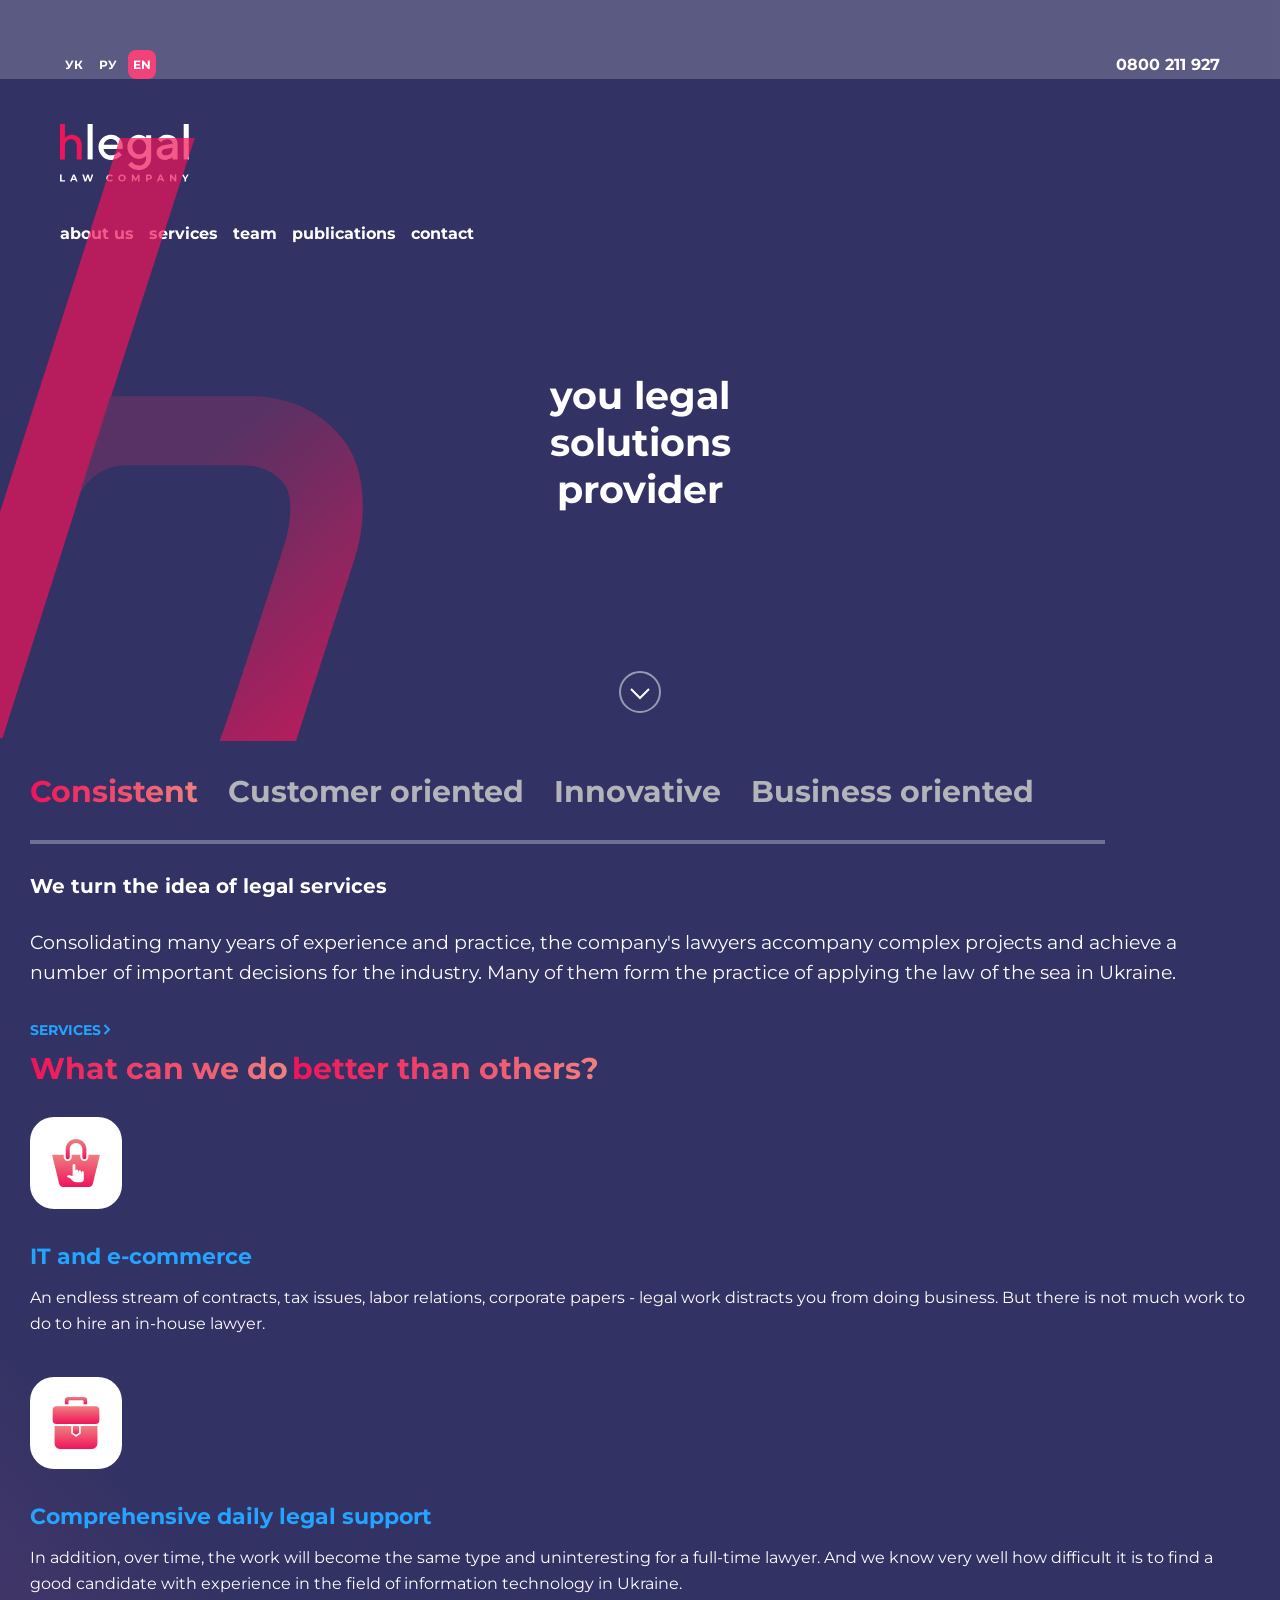
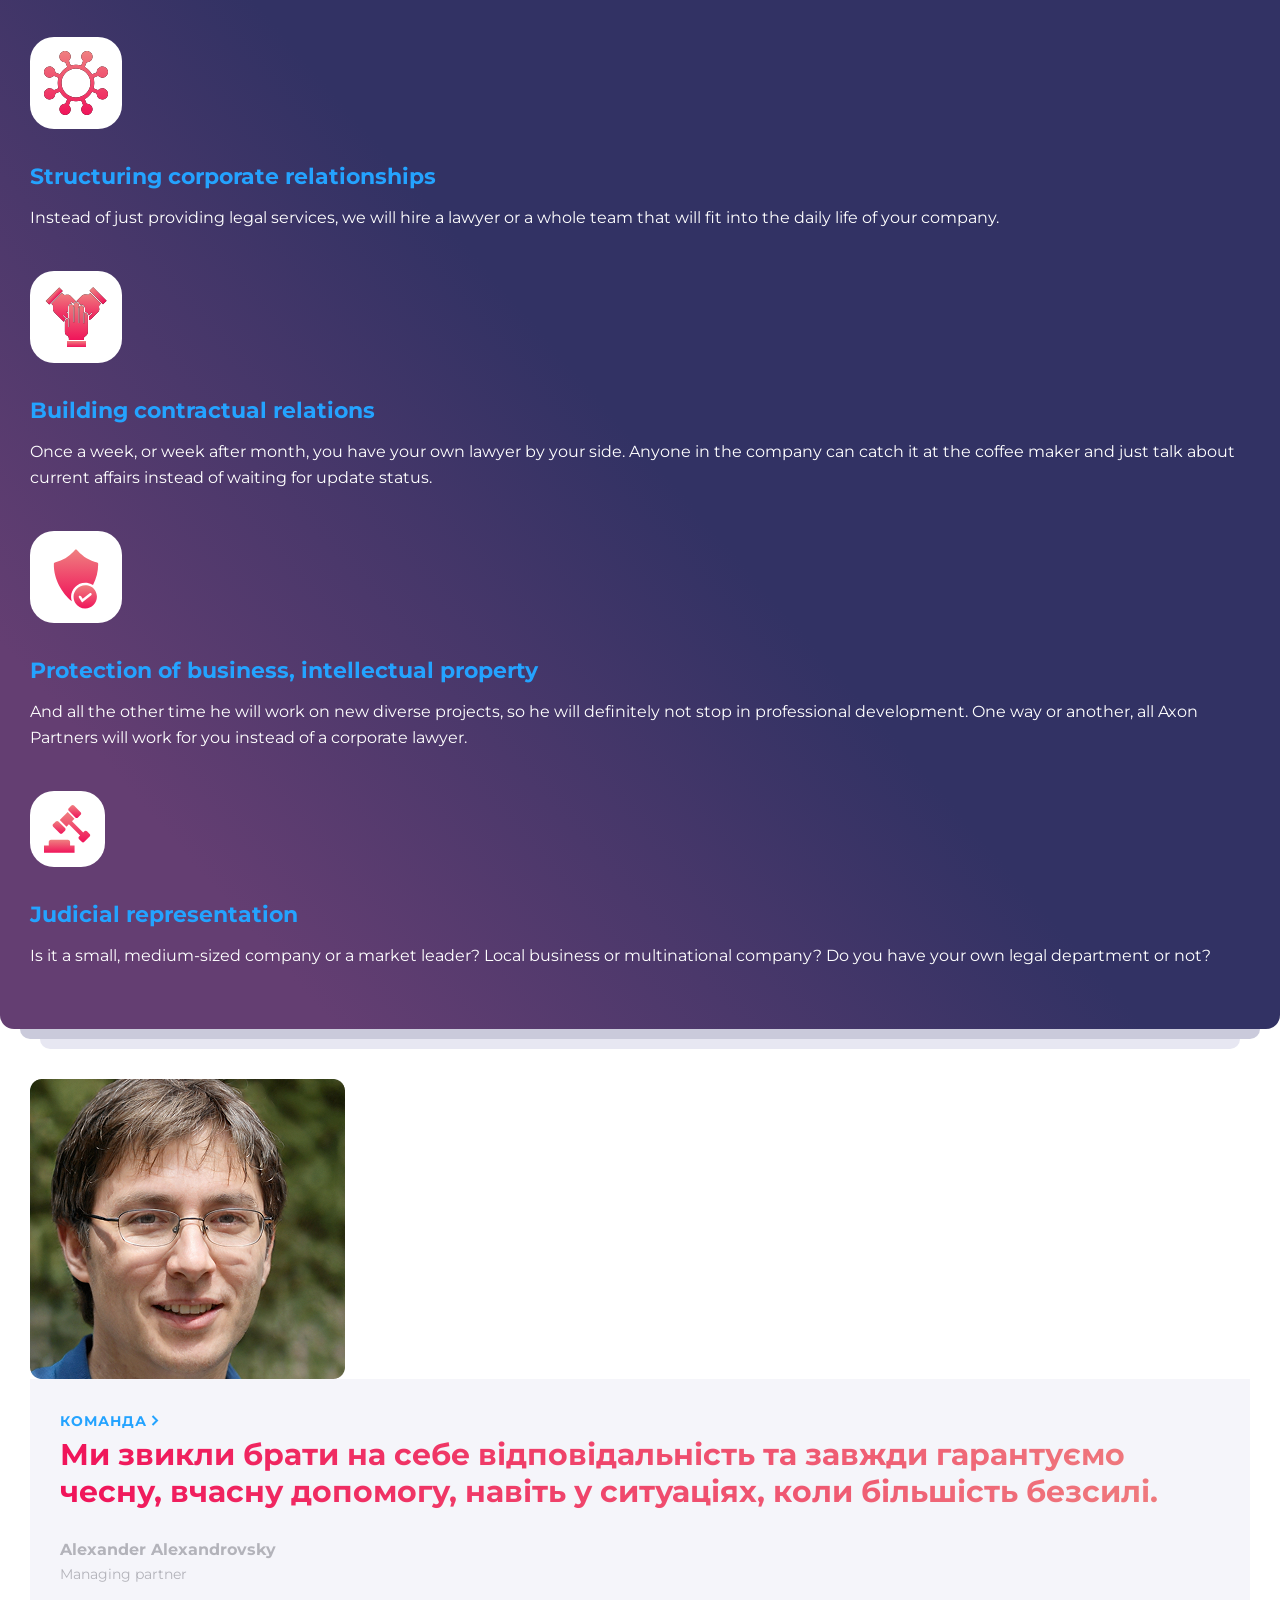
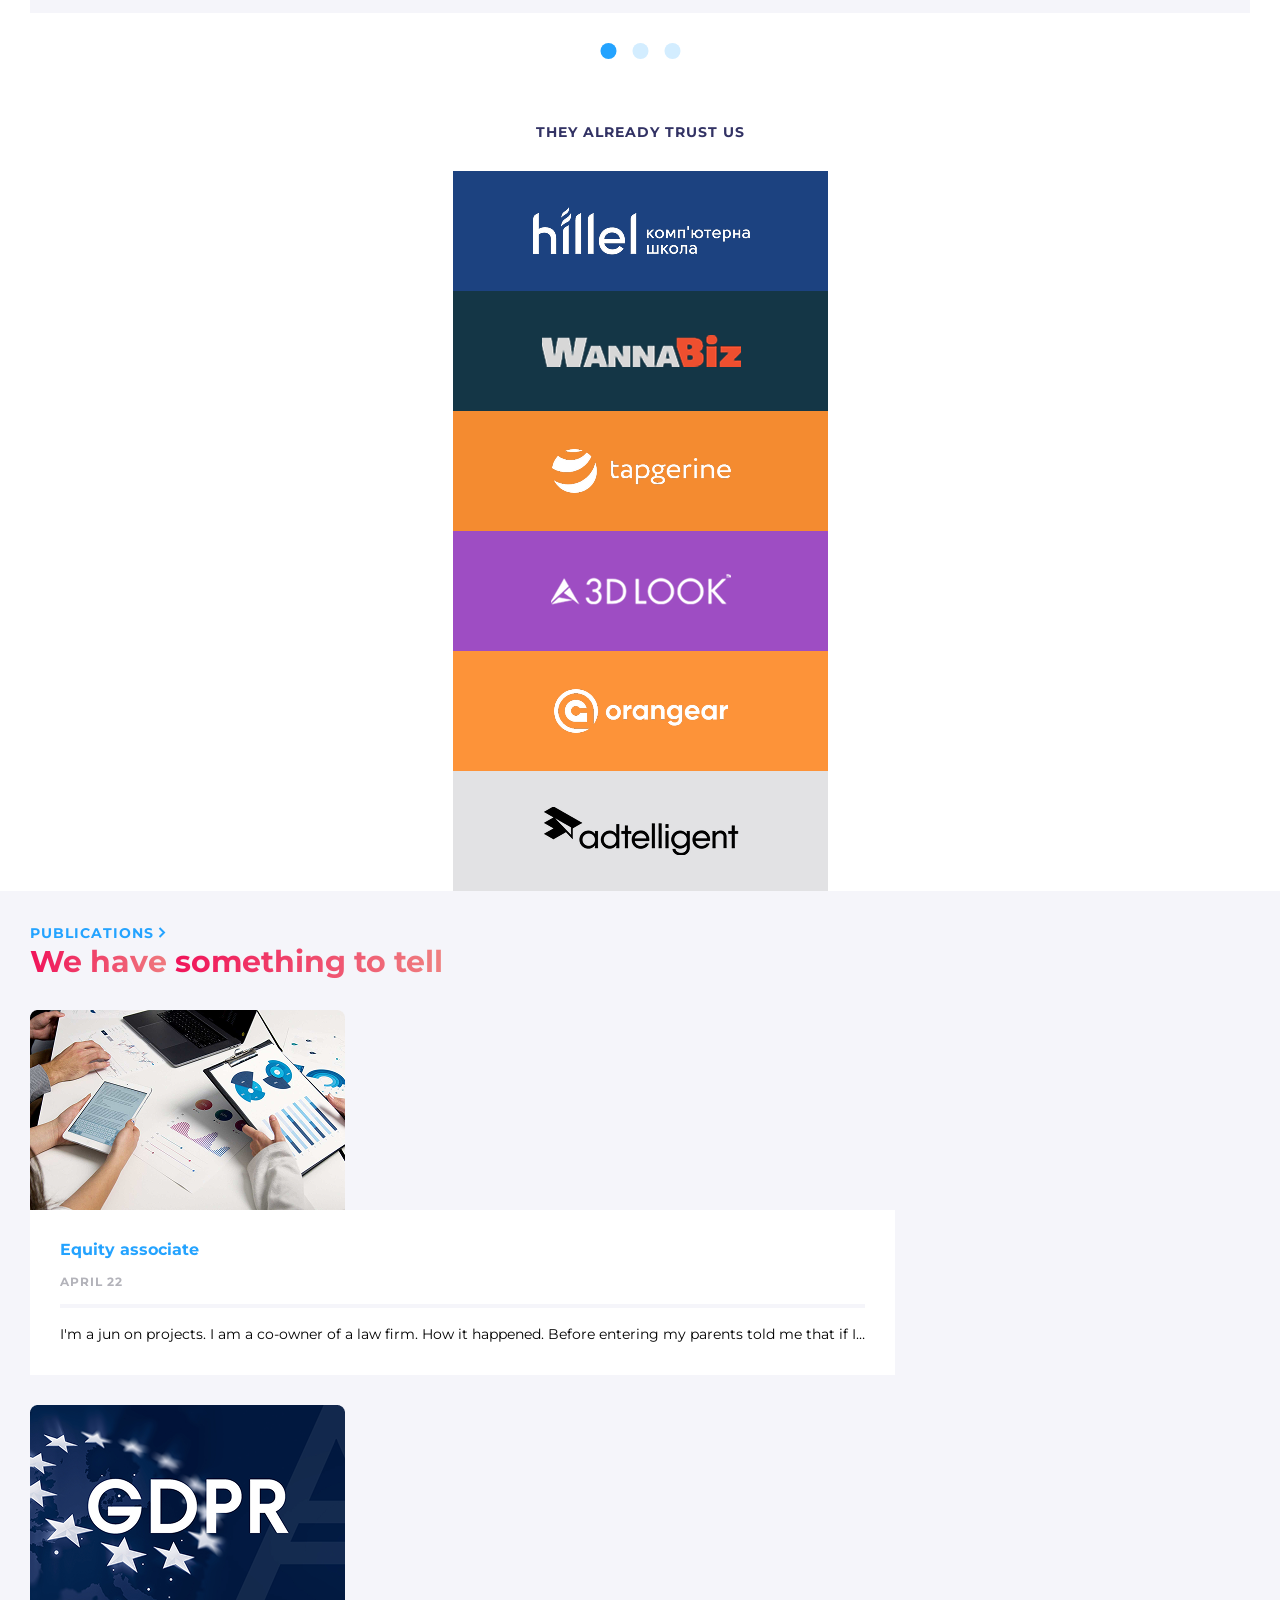
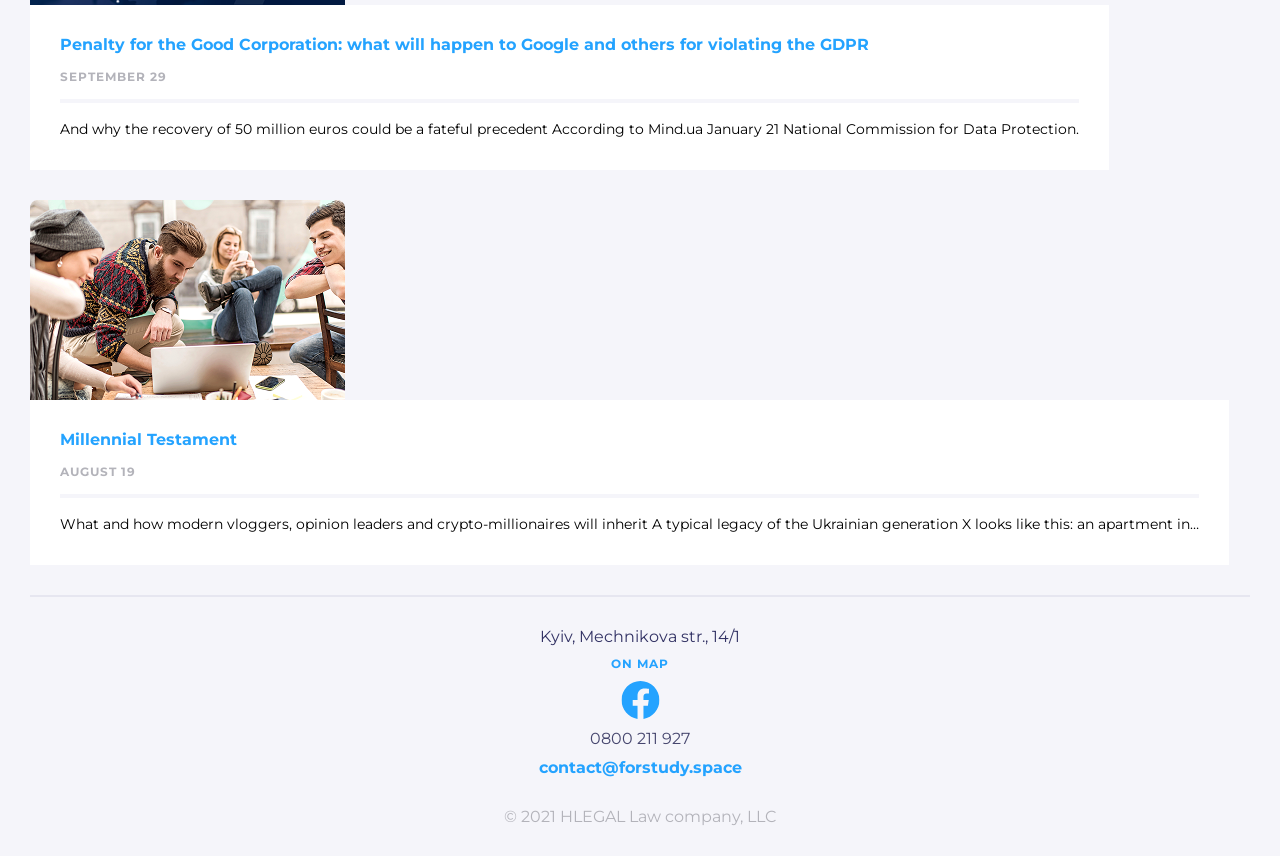
==== index.html @ 3825d6c9 "fix: restore hero svg letter positioning, replace two-part SVG with single home-symbol.svg fix: upda" ====
<!DOCTYPE html>
<html lang="en">

<head>
  <meta charset="UTF-8">
  <meta name="viewport" content="width=device-width, initial-scale=1.0">
  <title>hlegal</title>
  <link rel="stylesheet" href="./styles/style.css">
</head>

<body class="dark-theme">
  <header class="header">
    <div class="header__wrapper">
      <div class="header__lang">
        <a class="header__lang-link" href="#">УК</a>
        <a class="header__lang-link" href="#">РУ</a>
        <a class="header__lang-link active" href="#">EN</a>
      </div>
      <a class="header__phone" href="tel:+0800 211 927">0800 211 927</a>
    </div>
    <div class="header__logo">
      <div class="header__logo-wrapper">
        <div class="header__logo-svg">
          <svg class="header__logo-svg--a" xmlns="http://www.w3.org/2000/svg" width="70" height="25" viewBox="0 0 70 25"
            fill="none">
            <path
              d="M2.64358 0H0V19.0926H2.64358V12.0094C2.64358 10.8111 2.94164 9.86583 3.53774 9.20012C4.13384 8.53441 4.95024 8.18824 5.96102 8.18824C6.82926 8.18824 7.55495 8.50778 8.13809 9.12024C8.72124 9.74601 9.01929 10.5315 9.01929 11.4769V19.1059H11.6758V11.4769C11.6758 9.71938 11.1964 8.3347 10.2374 7.29619C9.27846 6.25768 8.02146 5.73843 6.49233 5.73843C6.05173 5.73843 5.61114 5.79168 5.1835 5.91151C4.7429 6.03134 4.39301 6.16448 4.10792 6.31094C3.82283 6.45739 3.5507 6.61717 3.30448 6.80356C3.05826 6.98996 2.8898 7.12311 2.81205 7.20299C2.7343 7.28288 2.6695 7.33613 2.64358 7.37608V0Z"
              fill="#F0145A" />
            <path d="M17.5856 0H14.8604V19.0767H17.5856V0Z" fill="white" />
            <path
              d="M33.6598 13.4896L33.796 12.127C33.796 10.3011 33.1965 8.77493 31.9701 7.54857C30.7438 6.32221 29.2176 5.72266 27.3917 5.72266C25.5658 5.72266 23.9851 6.37672 22.677 7.68483C21.3689 8.99295 20.7148 10.5463 20.7148 12.3995C20.7148 14.3072 21.3962 15.9423 22.7315 17.305C24.0669 18.6676 25.6748 19.3489 27.528 19.3489C28.2365 19.3489 28.8906 19.2399 29.5446 19.0491C30.1987 18.8311 30.7438 18.6131 31.1253 18.3951C31.5341 18.1498 31.9429 17.8773 32.2971 17.5775C32.6514 17.2777 32.8967 17.0597 33.0057 16.9234C33.1147 16.7872 33.1965 16.7054 33.251 16.6236L31.4796 14.8522L31.0708 15.37C30.7983 15.6971 30.335 16.0241 29.6809 16.3784C28.9996 16.7327 28.291 16.8962 27.528 16.8962C26.4651 16.8962 25.5658 16.5691 24.8027 15.8878C24.0396 15.2065 23.5764 14.4162 23.4401 13.4896H33.6598ZM27.3917 8.03912C28.4 8.03912 29.2176 8.33889 29.8989 8.9112C30.553 9.51075 30.9618 10.2466 31.1253 11.1732H23.5491C23.7944 10.2466 24.2304 9.51075 24.9117 8.9112C25.5658 8.33889 26.4106 8.03912 27.3917 8.03912Z"
              fill="white" />
            <path
              d="M46.3695 18.286C46.3695 19.4852 46.0153 20.4662 45.2794 21.2293C44.5709 21.9651 43.6715 22.3467 42.5542 22.3467C42.0637 22.3467 41.5731 22.2649 41.1098 22.1286C40.6465 21.9924 40.2922 21.8289 39.9925 21.6381C39.6927 21.4473 39.4202 21.2566 39.1476 21.0113C38.9024 20.766 38.7389 20.6025 38.6571 20.5207C38.5753 20.439 38.5208 20.3572 38.4663 20.3027L36.6949 22.0741L36.9129 22.3467C37.0492 22.5374 37.2945 22.7827 37.6215 23.0552C37.9485 23.3005 38.3301 23.573 38.7661 23.8455C39.2021 24.0908 39.7472 24.3088 40.4285 24.4996C41.1098 24.6904 41.8184 24.7994 42.5542 24.7994C44.4074 24.7994 45.9335 24.1726 47.2144 22.919C48.468 21.6381 49.0948 20.112 49.0948 18.2588V5.99518H46.3695V7.3578L45.9063 6.94902C45.6065 6.67649 45.1432 6.40397 44.4891 6.13144C43.8351 5.85892 43.1265 5.72266 42.4179 5.72266C40.7555 5.72266 39.3384 6.34946 38.112 7.63033C36.8857 8.9112 36.2861 10.4373 36.2861 12.2632C36.2861 14.0892 36.8857 15.6153 38.112 16.8962C39.3384 18.177 40.7555 18.8038 42.4179 18.8038C42.8812 18.8038 43.3173 18.7493 43.7806 18.6403C44.2166 18.5041 44.5709 18.3678 44.8707 18.2315C45.1704 18.0953 45.443 17.9318 45.6882 17.741C45.9335 17.5502 46.1243 17.414 46.1788 17.3595L46.3695 17.1687V18.286ZM39.0114 12.2632C39.0114 11.1186 39.3657 10.1648 40.1015 9.37449C40.8373 8.58417 41.7094 8.17538 42.6905 8.17538C43.6715 8.17538 44.5436 8.58417 45.2794 9.37449C45.988 10.1648 46.3695 11.1186 46.3695 12.2632C46.3695 13.4079 45.988 14.3617 45.2794 15.152C44.5436 15.9423 43.6715 16.3511 42.6905 16.3511C41.7094 16.3511 40.8373 15.9423 40.1015 15.152C39.3657 14.3617 39.0114 13.4079 39.0114 12.2632Z"
              fill="white" />
            <path
              d="M63.3195 19.0764V10.6281C63.3195 9.23823 62.8017 8.06637 61.7934 7.13979C60.7851 6.18595 59.4769 5.72266 57.869 5.72266C57.2422 5.72266 56.6154 5.80441 56.0159 5.96793C55.4163 6.1587 54.9258 6.34946 54.5715 6.56748C54.2172 6.7855 53.8629 7.03078 53.5359 7.33055C53.2089 7.60308 53.0181 7.79384 52.9091 7.90285C52.8273 8.01186 52.7456 8.09362 52.6911 8.17538L54.4625 9.94679L54.8168 9.4835C55.0348 9.18372 55.4163 8.9112 55.9886 8.61142C56.5609 8.31164 57.1877 8.17538 57.869 8.17538C58.6594 8.17538 59.3134 8.42065 59.8312 8.88394C60.349 9.34724 60.5943 9.94679 60.5943 10.6281L55.8251 11.4457C54.6533 11.6364 53.6994 12.0997 53.0454 12.8356C52.364 13.5714 52.0098 14.4707 52.0098 15.5335C52.0098 16.5419 52.4458 17.414 53.3179 18.177C54.2172 18.9674 55.3073 19.3489 56.6427 19.3489C57.106 19.3489 57.542 19.2944 57.9781 19.1581C58.4413 19.0491 58.7956 18.9129 59.0954 18.7766C59.3952 18.6403 59.6677 18.4768 59.913 18.286C60.1583 18.0953 60.3218 17.959 60.4308 17.9045C60.5125 17.8228 60.567 17.741 60.5943 17.7137V19.0764H63.3195ZM57.0515 16.8962C56.3429 16.8962 55.7706 16.7327 55.3618 16.4056C54.9258 16.0786 54.735 15.6971 54.735 15.261C54.735 14.7977 54.8713 14.3889 55.1711 14.0892C55.4708 13.7894 55.8796 13.5714 56.3702 13.4896L60.5943 12.8083V13.0808C60.5943 14.3072 60.2945 15.2338 59.6677 15.9151C59.0409 16.5691 58.1688 16.8962 57.0515 16.8962Z"
              fill="white" />
            <path d="M69.3337 0H66.6084V19.0767H69.3337V0Z" fill="white" />
          </svg>
          <svg class="header__logo-svg--b" xmlns="http://www.w3.org/2000/svg" width="70" height="5" viewBox="0 0 70 5"
            fill="none">
            <path d="M0 0.330754H0.852878V3.32109H2.70078V4.01603H0V0.330754Z" fill="white" />
            <path
              d="M8.26752 3.22633H6.5565L6.23009 4.01603H5.35615L6.99873 0.330754H7.84108L9.48893 4.01603H8.59393L8.26752 3.22633ZM7.99902 2.57877L7.41464 1.16784L6.83026 2.57877H7.99902Z"
              fill="white" />
            <path
              d="M17.8731 0.330754L16.6675 4.01603H15.7515L14.9407 1.52057L14.1036 4.01603H13.1928L11.982 0.330754H12.8664L13.6982 2.92098L14.5669 0.330754H15.3566L16.199 2.94204L17.0571 0.330754H17.8731Z"
              fill="white" />
            <path
              d="M26.9457 4.07921C26.5702 4.07921 26.2297 3.99848 25.9244 3.83703C25.6225 3.67207 25.3838 3.44569 25.2084 3.15789C25.0364 2.86658 24.9504 2.53841 24.9504 2.17339C24.9504 1.80838 25.0364 1.48196 25.2084 1.19416C25.3838 0.90285 25.6225 0.676469 25.9244 0.515018C26.2297 0.350058 26.5719 0.267578 26.951 0.267578C27.2704 0.267578 27.5582 0.323735 27.8144 0.436048C28.0741 0.548361 28.2917 0.709811 28.4672 0.920399L27.9197 1.42581C27.6705 1.13801 27.3616 0.994105 26.9931 0.994105C26.7649 0.994105 26.5614 1.045 26.3824 1.14678C26.2034 1.24505 26.063 1.38369 25.9612 1.56269C25.8629 1.74169 25.8138 1.94526 25.8138 2.17339C25.8138 2.40153 25.8629 2.6051 25.9612 2.7841C26.063 2.9631 26.2034 3.10349 26.3824 3.20527C26.5614 3.30355 26.7649 3.35268 26.9931 3.35268C27.3616 3.35268 27.6705 3.20703 27.9197 2.91571L28.4672 3.42112C28.2917 3.63522 28.0741 3.79843 27.8144 3.91074C27.5547 4.02305 27.2651 4.07921 26.9457 4.07921Z"
              fill="white" />
            <path
              d="M33.3831 4.07921C33.0005 4.07921 32.6548 3.99673 32.3459 3.83177C32.0406 3.66681 31.8002 3.44043 31.6247 3.15262C31.4527 2.86131 31.3667 2.5349 31.3667 2.17339C31.3667 1.81189 31.4527 1.48723 31.6247 1.19943C31.8002 0.908114 32.0406 0.679978 32.3459 0.515018C32.6548 0.350058 33.0005 0.267578 33.3831 0.267578C33.7657 0.267578 34.1096 0.350058 34.415 0.515018C34.7203 0.679978 34.9607 0.908114 35.1362 1.19943C35.3117 1.48723 35.3995 1.81189 35.3995 2.17339C35.3995 2.5349 35.3117 2.86131 35.1362 3.15262C34.9607 3.44043 34.7203 3.66681 34.415 3.83177C34.1096 3.99673 33.7657 4.07921 33.3831 4.07921ZM33.3831 3.35268C33.6007 3.35268 33.7972 3.30355 33.9727 3.20527C34.1482 3.10349 34.2851 2.9631 34.3834 2.7841C34.4852 2.6051 34.5361 2.40153 34.5361 2.17339C34.5361 1.94526 34.4852 1.74169 34.3834 1.56269C34.2851 1.38369 34.1482 1.24505 33.9727 1.14678C33.7972 1.045 33.6007 0.994105 33.3831 0.994105C33.1655 0.994105 32.9689 1.045 32.7934 1.14678C32.618 1.24505 32.4793 1.38369 32.3775 1.56269C32.2793 1.74169 32.2301 1.94526 32.2301 2.17339C32.2301 2.40153 32.2793 2.6051 32.3775 2.7841C32.4793 2.9631 32.618 3.10349 32.7934 3.20527C32.9689 3.30355 33.1655 3.35268 33.3831 3.35268Z"
              fill="white" />
            <path
              d="M42.0264 4.01603L42.0211 1.80487L40.9366 3.62645H40.5523L39.473 1.85225V4.01603H38.6728V0.330754H39.3782L40.7576 2.62089L42.1159 0.330754H42.8161L42.8266 4.01603H42.0264Z"
              fill="white" />
            <path
              d="M47.9285 0.330754C48.2549 0.330754 48.5374 0.385156 48.7761 0.493959C49.0183 0.602763 49.2043 0.757194 49.3342 0.957251C49.464 1.15731 49.529 1.39422 49.529 1.66798C49.529 1.93824 49.464 2.17515 49.3342 2.37872C49.2043 2.57877 49.0183 2.7332 48.7761 2.84201C48.5374 2.9473 48.2549 2.99995 47.9285 2.99995H47.1862V4.01603H46.3333V0.330754H47.9285ZM47.8811 2.30501C48.1373 2.30501 48.3321 2.25061 48.4655 2.14181C48.5989 2.02949 48.6656 1.87155 48.6656 1.66798C48.6656 1.46091 48.5989 1.30297 48.4655 1.19416C48.3321 1.08185 48.1373 1.02569 47.8811 1.02569H47.1862V2.30501H47.8811Z"
              fill="white" />
            <path
              d="M55.0121 3.22633H53.3011L52.9747 4.01603H52.1008L53.7433 0.330754H54.5857L56.2335 4.01603H55.3385L55.0121 3.22633ZM54.7436 2.57877L54.1592 1.16784L53.5749 2.57877H54.7436Z"
              fill="white" />
            <path
              d="M62.6281 0.330754V4.01603H61.9279L60.0906 1.77854V4.01603H59.2482V0.330754H59.9537L61.7858 2.56824V0.330754H62.6281Z"
              fill="white" />
            <path
              d="M67.9013 2.71039V4.01603H67.0485V2.69986L65.6217 0.330754H66.5273L67.5117 1.96807L68.4963 0.330754H69.3333L67.9013 2.71039Z"
              fill="white" />
          </svg>
        </div>
        <svg class="header__logo-svg--c" xmlns="http://www.w3.org/2000/svg" width="12" height="26" viewBox="0 0 12 26"
          fill="none">
          <path fill-rule="evenodd" clip-rule="evenodd" d="M8.72827 0H11.9505L3.55574 26H0.333496L8.72827 0Z"
            fill="#F0145A" />
        </svg>
        <h2 class="header__logo-serv">services</h2>
      </div>
      <nav class="header__menu">
        <button class="header__menu-btn">
          <svg xmlns="http://www.w3.org/2000/svg" width="32" height="33" viewBox="0 0 32 33" fill="none">
            <path d="M7 10.5H25" stroke="white" stroke-width="2" />
            <path d="M7 16.5H25" stroke="white" stroke-width="2" />
            <path d="M7 22.5H25" stroke="white" stroke-width="2" />
          </svg>
        </button>
        <ul class="header__menu-list">
          <button class="header__menu-close">
            <svg xmlns="http://www.w3.org/2000/svg" width="32" height="32" viewBox="0 0 32 32" fill="none">
              <path d="M7 7L25 25" stroke="#EC6F5D" stroke-width="2" />
              <path d="M25 7L7 25" stroke="#EC6F5D" stroke-width="2" />
            </svg>
          </button>
          <li class="header__menu-item"><a class="menu-link" href="./about.html">about us</a></li>
          <li class="header__menu-item"><a class="menu-link" href="./servises.html">services</a></li>
          <li class="header__menu-item"><a class="menu-link" href="./team.html">team</a></li>
          <li class="header__menu-item"><a class="menu-link" href="./publications.html">publications</a></li>
          <li class="header__menu-item"><a class="menu-link" href="./contacts.html">contact</a></li>
        </ul>
      </nav>
    </div>
  </header>

  <section class="hero">
    <div class="hero__svg-letter">
      <svg class="part part--1" xmlns="http://www.w3.org/2000/svg" width="193" height="600" viewBox="0 0 193 600"
        fill="none">
        <path fill-rule="evenodd" clip-rule="evenodd"
          d="M0.601656 600H-74.2773C-10.547 399.881 53.9069 199.998 118.014 0H192.79C192.475 1.00023 192.156 2.00313 191.832 3.0086C88.1019 322.175 123.486 214.391 0.601656 600Z"
          fill="#F0145A" />
      </svg>
      <svg class="part part--2" xmlns="http://www.w3.org/2000/svg" width="287" height="345" viewBox="0 0 287 345"
        fill="none">
        <path fill-rule="evenodd" clip-rule="evenodd"
          d="M34.064 0.318359H174.467C214.8 0.318359 248.461 17.5241 269.391 46.5988C290.305 75.6751 290.951 124.19 278.755 162.144L263.162 210.599C256.65 230.831 226.159 326.514 220.213 344.999H143.617C143.617 344.999 144.788 346.025 208.773 147.127C214.423 129.575 217.649 101.083 208.773 88.7615C199.914 76.4412 184.964 69.1495 165.182 69.1495H50.4146C27.8796 69.1495 7.90936 83.806 0.937988 105.454L34.064 0.318359Z"
          fill="url(#paint0_linear_169520_94)" />
        <defs>
          <lineargradient id="paint0_linear_169520_94" x1="241.857" y1="344.999" x2="51.629" y2="133.006"
            gradientUnits="userSpaceOnUse">
            <stop stop-color="#F0145A" />
            <stop offset="1" stop-color="#693264" />
          </lineargradient>
        </defs>
      </svg>
    </div>
    <h1 class="hero__title">you legal solutions provider</h1>
    <button class="hero__btn">
      <svg xmlns="http://www.w3.org/2000/svg" width="42" height="42" viewBox="0 0 42 42" fill="none">
        <g clip-path="url(#clip0_22728_12366)">
          <circle opacity="0.5" cx="21" cy="21" r="20" stroke="white" stroke-width="2" />
          <path d="M12 18L21 27L30 18" stroke="white" stroke-width="2" />
        </g>
        <defs>
          <clippath id="clip0_22728_12366">
            <rect width="42" height="42" fill="white" />
          </clippath>
        </defs>
      </svg>
    </button>
  </section>

  <section class="experience">
    <nav class="exp__nav">
      <ul class="exp__nav-list">
        <li class="exp__nav-list-item active">Consistent</li>
        <li class="exp__nav-list-item">Customer oriented</li>
        <li class="exp__nav-list-item">Innovative</li>
        <li class="exp__nav-list-item">Business oriented</li>
      </ul>
    </nav>
    <div class="exp__separator"></div>
    <h3 class="exp__title">We turn the idea of legal services</h3>
    <p class="exp__text">Consolidating many years of experience and practice, the company's lawyers accompany complex
      projects and achieve a number of important decisions for the industry. Many of them form the practice of
      applying
      the law of the sea in Ukraine.</p>
  </section>

  <section class="services">
    <div class="serv__wrapper">
      <h3 class="serv__title">
        <a class="serv__link" href="./services.html">
          <span>Services</span>
          <svg xmlns="http://www.w3.org/2000/svg" width="12" height="13" viewBox="0 0 12 13" fill="none">
            <path d="M3.5 2L8 6.5L3.5 11" stroke="#24A3FF" stroke-width="2" />
          </svg>
        </a>
      </h3>
    </div>
    <div class="serv__text-wrapper">
      <span class="serv__text">What can we do</span>
      <span class="serv__text"> better than others?</span>
    </div>
    <div class="serv__list">
      <div class="serv__list-card">
        <div class="serv__svg">
          <svg xmlns="http://www.w3.org/2000/svg" width="64" height="64" viewBox="0 0 64 64" fill="none">
            <path
              d="M23.7339 28.125C24.8379 28.125 25.7339 27.229 25.7339 26.125V18.325C25.7339 14.838 28.5709 12 32.0579 12C35.5449 12 38.3829 14.838 38.3829 18.325V26.125C38.3829 27.229 39.2779 28.125 40.3829 28.125C41.4869 28.125 42.3829 27.229 42.3829 26.125V18.325C42.3839 12.632 37.7519 8 32.0579 8C26.3659 8 21.7339 12.632 21.7339 18.325V26.125C21.7339 27.229 22.6299 28.125 23.7339 28.125Z"
              fill="url(#paint0_linear_22728_12613)" />
            <path
              d="M55 23.6309H44.384V26.1249C44.384 28.3309 42.59 30.1249 40.384 30.1249C38.178 30.1249 36.384 28.3309 36.384 26.1249V23.6309H27.735V26.1249C27.735 28.3309 25.941 30.1249 23.735 30.1249C21.529 30.1249 19.735 28.3309 19.735 26.1249V23.6309H8.99997C8.44797 23.6309 8.10697 24.0659 8.23797 24.6019L15.236 53.0989C15.658 54.7009 17.344 55.9999 19 55.9999H45C46.658 55.9999 48.342 54.7009 48.766 53.0989L55.762 24.6019C55.893 24.0649 55.553 23.6309 55 23.6309Z"
              fill="url(#paint1_linear_22728_12613)" />
            <path
              d="M28.6001 34.4C28.6001 33.6265 29.2266 33 30.0001 33C30.7736 33 31.4001 33.6265 31.4001 34.4V41.35L31.4001 40C31.4001 39.2265 32.0266 38.6 32.8001 38.6C33.5736 38.6 34.2001 39.2265 34.2001 40V41.6764C34.2127 40.9141 34.8346 39.3 35.6 39.3C36.3731 39.3 36.9999 39.9268 37 40.7C37 40.7 37.0411 41.7411 37.1332 41.8033C37.3572 41.3285 37.8402 40 38.4 40C39.1732 40 39.8 40.6268 39.8 41.4V48.4C39.8 49.9463 38.5463 51.2 37 51.2H32.3198C30.8344 51.2 29.4099 50.6099 28.3599 49.5599L26.15 47.35L23 45.9402C23.0051 44.6033 24.0526 44.2 25.1 44.2C26.0023 44.2 26.8136 44.3407 28.6 45.25L28.6001 34.4Z"
              fill="white" />
            <defs>
              <lineargradient id="paint0_linear_22728_12613" x1="32.0584" y1="8" x2="32.0584" y2="28.125"
                gradientUnits="userSpaceOnUse">
                <stop stop-color="#EF8080" />
                <stop offset="1" stop-color="#F0145A" />
              </lineargradient>
              <lineargradient id="paint1_linear_22728_12613" x1="32" y1="23.6309" x2="32" y2="55.9999"
                gradientUnits="userSpaceOnUse">
                <stop stop-color="#EF8080" />
                <stop offset="1" stop-color="#F0145A" />
              </lineargradient>
            </defs>
          </svg>
        </div>
        <h4 class="serv__list-card-title">
          <a href="#">IT and e-commerce</a>
        </h4>
        <p class="serv__list-card-text">An endless stream of contracts, tax issues, labor relations, corporate papers -
          legal work distracts you from doing business. But there is not much work to do to hire an in-house lawyer.</p>
      </div>
      <div class="serv__list-card">
        <div class="serv__svg">
          <svg xmlns="http://www.w3.org/2000/svg" width="64" height="64" viewBox="0 0 64 64" fill="none">
            <path fill-rule="evenodd" clip-rule="evenodd"
              d="M53.4512 35.0781V52.3733C53.4512 55.4666 51.0269 58.0017 48.0631 58.0017H15.9701C13.0063 58.0017 10.582 55.4666 10.582 52.3733V35.0781H27.2481V42.5889L32.0166 45.7224L36.7851 42.5889V35.0781H53.4512Z"
              fill="url(#paint0_linear_22728_12620)" />
            <path fill-rule="evenodd" clip-rule="evenodd"
              d="M28.9185 35.0781V41.6866L32.0166 43.7222L35.1146 41.6866V35.0781H28.9185Z"
              fill="url(#paint1_linear_22728_12620)" />
            <path fill-rule="evenodd" clip-rule="evenodd"
              d="M12.0732 15.1445H51.9597C53.8421 15.1445 55.3805 16.8526 55.3805 18.94V29.1931C55.3805 31.2805 53.8421 32.9886 51.9597 32.9886H36.3137H27.7192H12.0732C10.1908 32.9886 8.65234 31.2805 8.65234 29.1931V18.94C8.65234 16.8526 10.1908 15.1445 12.0732 15.1445Z"
              fill="url(#paint2_linear_22728_12620)" />
            <path fill-rule="evenodd" clip-rule="evenodd"
              d="M23.7117 5.95508H40.3213C41.8644 5.95508 43.1272 7.21788 43.1272 8.76103V13.1384H39.5697V10.5516C39.5697 9.8542 38.9996 9.2817 38.3022 9.2817H25.7308C25.0334 9.2817 24.4633 9.8542 24.4633 10.5516V13.1384H20.9058V8.76103C20.9058 7.21788 22.1686 5.95508 23.7117 5.95508Z"
              fill="url(#paint3_linear_22728_12620)" />
            <defs>
              <lineargradient id="paint0_linear_22728_12620" x1="32.0166" y1="35.0781" x2="32.0166" y2="58.0017"
                gradientUnits="userSpaceOnUse">
                <stop stop-color="#EF8080" />
                <stop offset="1" stop-color="#F0145A" />
              </lineargradient>
              <lineargradient id="paint1_linear_22728_12620" x1="32.0166" y1="35.0781" x2="32.0166" y2="43.7222"
                gradientUnits="userSpaceOnUse">
                <stop stop-color="#EF8080" />
                <stop offset="1" stop-color="#F0145A" />
              </lineargradient>
              <lineargradient id="paint2_linear_22728_12620" x1="32.0164" y1="15.1445" x2="32.0164" y2="32.9886"
                gradientUnits="userSpaceOnUse">
                <stop stop-color="#EF8080" />
                <stop offset="1" stop-color="#F0145A" />
              </lineargradient>
              <lineargradient id="paint3_linear_22728_12620" x1="32.0165" y1="5.95508" x2="32.0165" y2="13.1384"
                gradientUnits="userSpaceOnUse">
                <stop stop-color="#EF8080" />
                <stop offset="1" stop-color="#F0145A" />
              </lineargradient>
            </defs>
          </svg>
        </div>
        <h4 class="serv__list-card-title">
          <a href="#">Comprehensive daily legal support</a>
        </h4>
        <p class="serv__list-card-text">In addition, over time, the work will become the same type and uninteresting for
          a full-time lawyer. And we know very well how difficult it is to find a good candidate with experience in the
          field of information technology in Ukraine.</p>
      </div>
      <div class="serv__list-card">
        <div class="serv__svg">
          <svg xmlns="http://www.w3.org/2000/svg" width="64" height="64" viewBox="0 0 64 64" fill="none">
            <path
              d="M60.5262 37.7273C59.8387 37.4426 59.115 37.2982 58.3751 37.2982C56.7434 37.2982 55.2361 37.9946 54.1895 39.1615L52.9695 38.6562L49.4894 37.2147C49.9833 35.5616 50.2498 33.8113 50.2498 31.9998C50.2498 30.1883 49.9831 28.4381 49.4894 26.7849L52.9695 25.3435L54.1895 24.8381C55.2361 26.0051 56.7434 26.7014 58.3751 26.7014C59.115 26.7014 59.8387 26.5571 60.5262 26.2722C63.3916 25.0852 64.7574 21.7883 63.5704 18.9227C62.6964 16.8128 60.6559 15.4493 58.3721 15.4493C57.6322 15.4493 56.9085 15.5937 56.221 15.8786C53.9627 16.814 52.6372 19.0598 52.7572 21.3722L51.5301 21.8805L48.0511 23.3215C46.361 20.208 43.7915 17.6383 40.678 15.9483L42.119 12.4694L42.6268 11.2436C42.7251 11.2487 42.8238 11.2517 42.9228 11.2517C45.2066 11.2517 47.247 9.88836 48.1211 7.77836C49.308 4.91287 47.9424 1.61587 45.0769 0.428874C44.3893 0.144375 43.6656 0 42.9258 0C40.6419 0 38.6015 1.36337 37.7274 3.47337C36.792 5.73161 37.4428 8.25698 39.1628 9.80723L38.6563 11.0301L37.2148 14.5102C35.5617 14.0165 33.8114 13.7498 31.9999 13.7498C30.1884 13.7498 28.4382 14.0165 26.785 14.5102L25.3435 11.0301L24.8371 9.80723C26.557 8.25698 27.2078 5.73161 26.2724 3.47324C25.3983 1.36337 23.3577 0 21.0739 0C20.3341 0 19.6103 0.144375 18.9228 0.429249C16.0574 1.61625 14.6917 4.91312 15.8787 7.77874C16.7527 9.88861 18.7932 11.2521 21.0769 11.2521C21.1759 11.2521 21.2746 11.2491 21.3729 11.244L21.8807 12.4697L23.3217 15.9487C20.2082 17.6388 17.6386 20.2083 15.9486 23.3218L12.4696 21.8808L11.2425 21.3726C11.3625 19.0602 10.037 16.8143 7.77871 15.8788C7.09121 15.5941 6.36746 15.4497 5.62759 15.4497C3.34372 15.4497 1.30335 16.8131 0.429222 18.9231C-0.757651 21.7886 0.607971 25.0856 3.47347 26.2726C4.16096 26.5573 4.88471 26.7017 5.62459 26.7017C7.25633 26.7017 8.76358 26.0053 9.8102 24.8383L11.0302 25.3437L14.5103 26.7852C14.0164 28.4383 13.7499 30.1886 13.7499 32.0001C13.7499 33.8116 14.0166 35.5618 14.5103 37.2149L11.0301 38.6562L9.81008 39.1615C8.76346 37.9946 7.25621 37.2982 5.62446 37.2982C4.88459 37.2982 4.16084 37.4426 3.47334 37.7274C0.607971 38.9144 -0.757776 42.2113 0.429222 45.0769C1.30322 47.1868 3.34372 48.5503 5.62746 48.5503C6.36734 48.5503 7.09108 48.4059 7.77858 48.121C10.0368 47.1857 11.3623 44.9398 11.2423 42.6274L12.4694 42.1192L15.9484 40.6782C17.6386 43.7917 20.2081 46.3613 23.3216 48.0513L21.8806 51.5303L21.3728 52.756C21.2744 52.7509 21.1758 52.7479 21.0768 52.7479C18.7929 52.7479 16.7526 54.1113 15.8784 56.2213C14.6916 59.0868 16.0572 62.3838 18.9227 63.5708C19.6102 63.8555 20.3339 63.9999 21.0738 63.9999C23.3577 63.9999 25.3981 62.6365 26.2722 60.5265C27.2075 58.2683 26.5568 55.7429 24.8368 54.1926L25.3433 52.9698L26.7848 49.4897C28.4379 49.9834 30.1882 50.25 31.9997 50.25C33.8112 50.25 35.5614 49.9834 37.2145 49.4897L38.656 52.9698L39.1625 54.1926C37.4425 55.7429 36.7918 58.2683 37.7272 60.5266C38.6012 62.6365 40.6416 64 42.9254 64C43.6653 64 44.389 63.8556 45.0765 63.5708C47.9419 62.3838 49.3076 59.0869 48.1206 56.2213C47.2466 54.1114 45.2061 52.7479 42.9224 52.7479C42.8234 52.7479 42.7248 52.7509 42.6264 52.756L42.1186 51.5303L40.6776 48.0513C43.7911 46.3612 46.3608 43.7917 48.0508 40.6782L51.5298 42.1192L52.7569 42.6274C52.6369 44.9398 53.9624 47.1857 56.2206 48.1212C56.9081 48.4059 57.6319 48.5503 58.3717 48.5503C60.6556 48.5503 62.696 47.1869 63.5701 45.0769C64.7574 42.2113 63.3919 38.9143 60.5262 37.7273ZM31.9999 46.4998C24.0047 46.4998 17.4999 39.995 17.4999 31.9998C17.4999 24.0046 24.0047 17.4998 31.9999 17.4998C39.9952 17.4998 46.4999 24.0046 46.4999 31.9998C46.4999 39.995 39.995 46.4998 31.9999 46.4998Z"
              fill="black" />
            <path
              d="M60.5262 37.7273C59.8387 37.4426 59.115 37.2982 58.3751 37.2982C56.7434 37.2982 55.2361 37.9946 54.1895 39.1615L52.9695 38.6562L49.4894 37.2147C49.9833 35.5616 50.2498 33.8113 50.2498 31.9998C50.2498 30.1883 49.9831 28.4381 49.4894 26.7849L52.9695 25.3435L54.1895 24.8381C55.2361 26.0051 56.7434 26.7014 58.3751 26.7014C59.115 26.7014 59.8387 26.5571 60.5262 26.2722C63.3916 25.0852 64.7574 21.7883 63.5704 18.9227C62.6964 16.8128 60.6559 15.4493 58.3721 15.4493C57.6322 15.4493 56.9085 15.5937 56.221 15.8786C53.9627 16.814 52.6372 19.0598 52.7572 21.3722L51.5301 21.8805L48.0511 23.3215C46.361 20.208 43.7915 17.6383 40.678 15.9483L42.119 12.4694L42.6268 11.2436C42.7251 11.2487 42.8238 11.2517 42.9228 11.2517C45.2066 11.2517 47.247 9.88836 48.1211 7.77836C49.308 4.91287 47.9424 1.61587 45.0769 0.428874C44.3893 0.144375 43.6656 0 42.9258 0C40.6419 0 38.6015 1.36337 37.7274 3.47337C36.792 5.73161 37.4428 8.25698 39.1628 9.80723L38.6563 11.0301L37.2148 14.5102C35.5617 14.0165 33.8114 13.7498 31.9999 13.7498C30.1884 13.7498 28.4382 14.0165 26.785 14.5102L25.3435 11.0301L24.8371 9.80723C26.557 8.25698 27.2078 5.73161 26.2724 3.47324C25.3983 1.36337 23.3577 0 21.0739 0C20.3341 0 19.6103 0.144375 18.9228 0.429249C16.0574 1.61625 14.6917 4.91312 15.8787 7.77874C16.7527 9.88861 18.7932 11.2521 21.0769 11.2521C21.1759 11.2521 21.2746 11.2491 21.3729 11.244L21.8807 12.4697L23.3217 15.9487C20.2082 17.6388 17.6386 20.2083 15.9486 23.3218L12.4696 21.8808L11.2425 21.3726C11.3625 19.0602 10.037 16.8143 7.77871 15.8788C7.09121 15.5941 6.36746 15.4497 5.62759 15.4497C3.34372 15.4497 1.30335 16.8131 0.429222 18.9231C-0.757651 21.7886 0.607971 25.0856 3.47347 26.2726C4.16096 26.5573 4.88471 26.7017 5.62459 26.7017C7.25633 26.7017 8.76358 26.0053 9.8102 24.8383L11.0302 25.3437L14.5103 26.7852C14.0164 28.4383 13.7499 30.1886 13.7499 32.0001C13.7499 33.8116 14.0166 35.5618 14.5103 37.2149L11.0301 38.6562L9.81008 39.1615C8.76346 37.9946 7.25621 37.2982 5.62446 37.2982C4.88459 37.2982 4.16084 37.4426 3.47334 37.7274C0.607971 38.9144 -0.757776 42.2113 0.429222 45.0769C1.30322 47.1868 3.34372 48.5503 5.62746 48.5503C6.36734 48.5503 7.09108 48.4059 7.77858 48.121C10.0368 47.1857 11.3623 44.9398 11.2423 42.6274L12.4694 42.1192L15.9484 40.6782C17.6386 43.7917 20.2081 46.3613 23.3216 48.0513L21.8806 51.5303L21.3728 52.756C21.2744 52.7509 21.1758 52.7479 21.0768 52.7479C18.7929 52.7479 16.7526 54.1113 15.8784 56.2213C14.6916 59.0868 16.0572 62.3838 18.9227 63.5708C19.6102 63.8555 20.3339 63.9999 21.0738 63.9999C23.3577 63.9999 25.3981 62.6365 26.2722 60.5265C27.2075 58.2683 26.5568 55.7429 24.8368 54.1926L25.3433 52.9698L26.7848 49.4897C28.4379 49.9834 30.1882 50.25 31.9997 50.25C33.8112 50.25 35.5614 49.9834 37.2145 49.4897L38.656 52.9698L39.1625 54.1926C37.4425 55.7429 36.7918 58.2683 37.7272 60.5266C38.6012 62.6365 40.6416 64 42.9254 64C43.6653 64 44.389 63.8556 45.0765 63.5708C47.9419 62.3838 49.3076 59.0869 48.1206 56.2213C47.2466 54.1114 45.2061 52.7479 42.9224 52.7479C42.8234 52.7479 42.7248 52.7509 42.6264 52.756L42.1186 51.5303L40.6776 48.0513C43.7911 46.3612 46.3608 43.7917 48.0508 40.6782L51.5298 42.1192L52.7569 42.6274C52.6369 44.9398 53.9624 47.1857 56.2206 48.1212C56.9081 48.4059 57.6319 48.5503 58.3717 48.5503C60.6556 48.5503 62.696 47.1869 63.5701 45.0769C64.7574 42.2113 63.3919 38.9143 60.5262 37.7273ZM31.9999 46.4998C24.0047 46.4998 17.4999 39.995 17.4999 31.9998C17.4999 24.0046 24.0047 17.4998 31.9999 17.4998C39.9952 17.4998 46.4999 24.0046 46.4999 31.9998C46.4999 39.995 39.995 46.4998 31.9999 46.4998Z"
              fill="url(#paint0_linear_169520_1854)" />
            <defs>
              <lineargradient id="paint0_linear_169520_1854" x1="31.9998" y1="0" x2="31.9998" y2="64"
                gradientUnits="userSpaceOnUse">
                <stop stop-color="#EF8080" />
                <stop offset="1" stop-color="#F0145A" />
              </lineargradient>
            </defs>
          </svg>
        </div>
        <h4 class="serv__list-card-title">
          <a href="#">Structuring corporate relationships</a>
        </h4>
        <p class="serv__list-card-text">Instead of just providing legal services, we will hire a lawyer or a whole team
          that will fit into the daily life of your company.</p>
      </div>
      <div class="serv__list-card">
        <div class="serv__svg">
          <svg xmlns="http://www.w3.org/2000/svg" width="64" height="64" viewBox="0 0 64 64" fill="none">
            <path d="M42.0059 56H23.0059V62H42.0059V56Z" fill="black" />
            <path d="M42.0059 56H23.0059V62H42.0059V56Z" fill="url(#paint0_linear_22728_12634)" />
            <path d="M15.1728 2.45168L1.73779 15.8867L5.27333 19.4223L18.7084 5.98722L15.1728 2.45168Z" fill="black" />
            <path d="M15.1728 2.45168L1.73779 15.8867L5.27333 19.4223L18.7084 5.98722L15.1728 2.45168Z"
              fill="url(#paint1_linear_22728_12634)" />
            <path d="M49.1127 2.31995L45.5771 5.85547L59.0122 19.2905L62.5477 15.755L49.1127 2.31995Z" fill="black" />
            <path d="M49.1127 2.31995L45.5771 5.85547L59.0122 19.2905L62.5477 15.755L49.1127 2.31995Z"
              fill="url(#paint2_linear_22728_12634)" />
            <path
              d="M44.5564 9.70843L41.8651 9.59436C41.089 9.48482 40.2981 9.55713 39.5548 9.80558C38.8115 10.054 38.1361 10.4718 37.5819 11.026L32.0775 16.5305L26.3239 10.7769C25.8244 10.2888 25.2011 9.94628 24.5214 9.78612C23.8416 9.62596 23.131 9.65426 22.4661 9.86798C21.8388 10.0587 21.1715 10.0755 20.5355 9.9164C19.8995 9.75732 19.3186 9.42842 18.8551 8.96483L18.0012 8.11095L7.39453 18.7175L9.12253 20.4455L9.00845 23.1368C8.89891 23.9128 8.97122 24.7037 9.21966 25.447C9.46811 26.1903 9.8859 26.8657 10.4401 27.4199L20.0525 37.0324C20.181 35.7705 20.7856 34.6051 21.7432 33.7734L18.7482 30.7785L19.4553 30.0714L22.5836 33.1996C23.027 32.9472 23.5068 32.7649 24.0059 32.6591V28.9651L22.2838 27.243L22.9908 26.5358L24.0059 27.5509V22.201C23.9948 21.3168 24.3086 20.4592 24.8879 19.791C25.4672 19.1228 26.2716 18.6904 27.1485 18.576C27.4792 18.544 27.8128 18.559 28.1393 18.6208L26.9098 17.3914L27.6169 16.6843L29.4131 18.4804C29.7312 17.864 30.2233 17.3547 30.8283 17.0154C31.4333 16.6762 32.1246 16.5221 32.8165 16.5721C33.6513 16.6697 34.4258 17.0562 35.0057 17.6647C35.5855 18.2733 35.9342 19.0655 35.9913 19.9041C36.5596 19.634 37.1894 19.5194 37.8165 19.5721C38.7075 19.6788 39.5273 20.1126 40.1166 20.7895C40.7059 21.4663 41.0229 22.3379 41.0059 23.2352V26.6591C41.916 26.8491 42.7551 27.289 43.4292 27.9293C44.1032 28.5696 44.5855 29.3851 44.822 30.2842L47.6105 27.4957L48.3176 28.2029L45.0023 31.5181C45.0024 31.5319 45.0059 31.5447 45.0059 31.5585V34.8785C45.9043 34.7845 46.7437 34.3864 47.3848 33.7501L54.225 26.9099C54.7131 26.4104 55.0556 25.7871 55.2158 25.1073C55.3759 24.4276 55.3476 23.7169 55.1339 23.0521C54.9431 22.4248 54.9264 21.7575 55.0855 21.1215C55.2445 20.4854 55.5735 19.9046 56.0371 19.441L56.8909 18.5871L46.2844 7.98047L44.5564 9.70843Z"
              fill="black" />
            <path
              d="M44.5564 9.70843L41.8651 9.59436C41.089 9.48482 40.2981 9.55713 39.5548 9.80558C38.8115 10.054 38.1361 10.4718 37.5819 11.026L32.0775 16.5305L26.3239 10.7769C25.8244 10.2888 25.2011 9.94628 24.5214 9.78612C23.8416 9.62596 23.131 9.65426 22.4661 9.86798C21.8388 10.0587 21.1715 10.0755 20.5355 9.9164C19.8995 9.75732 19.3186 9.42842 18.8551 8.96483L18.0012 8.11095L7.39453 18.7175L9.12253 20.4455L9.00845 23.1368C8.89891 23.9128 8.97122 24.7037 9.21966 25.447C9.46811 26.1903 9.8859 26.8657 10.4401 27.4199L20.0525 37.0324C20.181 35.7705 20.7856 34.6051 21.7432 33.7734L18.7482 30.7785L19.4553 30.0714L22.5836 33.1996C23.027 32.9472 23.5068 32.7649 24.0059 32.6591V28.9651L22.2838 27.243L22.9908 26.5358L24.0059 27.5509V22.201C23.9948 21.3168 24.3086 20.4592 24.8879 19.791C25.4672 19.1228 26.2716 18.6904 27.1485 18.576C27.4792 18.544 27.8128 18.559 28.1393 18.6208L26.9098 17.3914L27.6169 16.6843L29.4131 18.4804C29.7312 17.864 30.2233 17.3547 30.8283 17.0154C31.4333 16.6762 32.1246 16.5221 32.8165 16.5721C33.6513 16.6697 34.4258 17.0562 35.0057 17.6647C35.5855 18.2733 35.9342 19.0655 35.9913 19.9041C36.5596 19.634 37.1894 19.5194 37.8165 19.5721C38.7075 19.6788 39.5273 20.1126 40.1166 20.7895C40.7059 21.4663 41.0229 22.3379 41.0059 23.2352V26.6591C41.916 26.8491 42.7551 27.289 43.4292 27.9293C44.1032 28.5696 44.5855 29.3851 44.822 30.2842L47.6105 27.4957L48.3176 28.2029L45.0023 31.5181C45.0024 31.5319 45.0059 31.5447 45.0059 31.5585V34.8785C45.9043 34.7845 46.7437 34.3864 47.3848 33.7501L54.225 26.9099C54.7131 26.4104 55.0556 25.7871 55.2158 25.1073C55.3759 24.4276 55.3476 23.7169 55.1339 23.0521C54.9431 22.4248 54.9264 21.7575 55.0855 21.1215C55.2445 20.4854 55.5735 19.9046 56.0371 19.441L56.8909 18.5871L46.2844 7.98047L44.5564 9.70843Z"
              fill="url(#paint3_linear_22728_12634)" />
            <path
              d="M29.8802 21.6901C29.8042 21.0405 29.4757 20.4468 28.9657 20.0373C28.4557 19.6278 27.8051 19.4353 27.1544 19.5015C26.5232 19.5886 25.946 19.9046 25.5326 20.3894C25.1192 20.8742 24.8984 21.4941 24.9121 22.1311V33.4885C23.8512 33.4885 22.8338 33.9099 22.0837 34.66C21.3335 35.4102 20.9121 36.4276 20.9121 37.4885V47.1619C20.9202 47.8603 21.1187 48.5432 21.4861 49.1371C21.8536 49.7311 22.376 50.2135 22.9973 50.5325C23.5757 50.8412 24.0594 51.3012 24.3967 51.8634C24.734 52.4256 24.9121 53.0689 24.9121 53.7245V54.9321H39.9121V52.4885L41.8958 50.6661C42.522 50.1948 43.0301 49.5844 43.38 48.8831C43.73 48.1818 43.9121 47.4088 43.9121 46.6251V31.4885C43.9121 30.4276 43.4907 29.4102 42.7405 28.66C41.9904 27.9099 40.973 27.4885 39.9121 27.4885V23.1659C39.9291 22.5187 39.706 21.888 39.2857 21.3955C38.8655 20.903 38.2778 20.5834 37.636 20.4983C37.006 20.4426 36.3785 20.6285 35.8804 21.0183C35.3824 21.408 35.0511 21.9725 34.9537 22.5974H35.4121V38.0407H34.4121V22.5974H34.9121V20.1659C34.9291 19.5187 34.706 18.888 34.2857 18.3955C33.8655 17.903 33.2778 17.5834 32.636 17.4983C32.2902 17.4673 31.9417 17.5086 31.6128 17.6196C31.2838 17.7306 30.9816 17.909 30.7254 18.1432C30.4691 18.3775 30.2645 18.6625 30.1245 18.9802C29.9845 19.2979 29.9121 19.6413 29.9121 19.9885V21.6901H30.4121V37.1335H29.4121V21.6901H29.8802ZM25.3113 42.0407H24.3113V34.0407H25.3113V42.0407ZM39.4121 27.799H40.4121V38.2423H39.4121V27.799Z"
              fill="black" />
            <path
              d="M29.8802 21.6901C29.8042 21.0405 29.4757 20.4468 28.9657 20.0373C28.4557 19.6278 27.8051 19.4353 27.1544 19.5015C26.5232 19.5886 25.946 19.9046 25.5326 20.3894C25.1192 20.8742 24.8984 21.4941 24.9121 22.1311V33.4885C23.8512 33.4885 22.8338 33.9099 22.0837 34.66C21.3335 35.4102 20.9121 36.4276 20.9121 37.4885V47.1619C20.9202 47.8603 21.1187 48.5432 21.4861 49.1371C21.8536 49.7311 22.376 50.2135 22.9973 50.5325C23.5757 50.8412 24.0594 51.3012 24.3967 51.8634C24.734 52.4256 24.9121 53.0689 24.9121 53.7245V54.9321H39.9121V52.4885L41.8958 50.6661C42.522 50.1948 43.0301 49.5844 43.38 48.8831C43.73 48.1818 43.9121 47.4088 43.9121 46.6251V31.4885C43.9121 30.4276 43.4907 29.4102 42.7405 28.66C41.9904 27.9099 40.973 27.4885 39.9121 27.4885V23.1659C39.9291 22.5187 39.706 21.888 39.2857 21.3955C38.8655 20.903 38.2778 20.5834 37.636 20.4983C37.006 20.4426 36.3785 20.6285 35.8804 21.0183C35.3824 21.408 35.0511 21.9725 34.9537 22.5974H35.4121V38.0407H34.4121V22.5974H34.9121V20.1659C34.9291 19.5187 34.706 18.888 34.2857 18.3955C33.8655 17.903 33.2778 17.5834 32.636 17.4983C32.2902 17.4673 31.9417 17.5086 31.6128 17.6196C31.2838 17.7306 30.9816 17.909 30.7254 18.1432C30.4691 18.3775 30.2645 18.6625 30.1245 18.9802C29.9845 19.2979 29.9121 19.6413 29.9121 19.9885V21.6901H30.4121V37.1335H29.4121V21.6901H29.8802ZM25.3113 42.0407H24.3113V34.0407H25.3113V42.0407ZM39.4121 27.799H40.4121V38.2423H39.4121V27.799Z"
              fill="url(#paint4_linear_22728_12634)" />
            <defs>
              <lineargradient id="paint0_linear_22728_12634" x1="32.5059" y1="56" x2="32.5059" y2="62"
                gradientUnits="userSpaceOnUse">
                <stop stop-color="#EF8080" />
                <stop offset="1" stop-color="#F0145A" />
              </lineargradient>
              <lineargradient id="paint1_linear_22728_12634" x1="8.45531" y1="9.1692" x2="11.9909" y2="12.7047"
                gradientUnits="userSpaceOnUse">
                <stop stop-color="#EF8080" />
                <stop offset="1" stop-color="#F0145A" />
              </lineargradient>
              <lineargradient id="paint2_linear_22728_12634" x1="47.3449" y1="4.08771" x2="60.78" y2="17.5228"
                gradientUnits="userSpaceOnUse">
                <stop stop-color="#EF8080" />
                <stop offset="1" stop-color="#F0145A" />
              </lineargradient>
              <lineargradient id="paint3_linear_22728_12634" x1="32.1427" y1="7.98047" x2="32.1427" y2="37.0324"
                gradientUnits="userSpaceOnUse">
                <stop stop-color="#EF8080" />
                <stop offset="1" stop-color="#F0145A" />
              </lineargradient>
              <lineargradient id="paint4_linear_22728_12634" x1="32.4121" y1="17.4883" x2="32.4121" y2="54.9321"
                gradientUnits="userSpaceOnUse">
                <stop stop-color="#EF8080" />
                <stop offset="1" stop-color="#F0145A" />
              </lineargradient>
            </defs>
          </svg>
        </div>
        <h4 class="serv__list-card-title">
          <a href="#">Building contractual relations</a>
        </h4>
        <p class="serv__list-card-text">Once a week, or week after month, you have your own lawyer by your side. Anyone
          in the company can catch it at the coffee maker and just talk about current affairs instead of waiting for
          update status.</p>
      </div>
      <div class="serv__list-card">
        <div class="serv__svg">
          <svg xmlns="http://www.w3.org/2000/svg" width="64" height="64" viewBox="0 0 64 64" fill="none">
            <path
              d="M41.2317 37.6961C43.5839 37.6961 45.9096 38.2844 47.9577 39.3974C48.3296 39.5979 48.6709 39.8368 49.0194 40.0667C52.3807 33.4869 54.1545 26.5278 54.1545 19.7388C54.1545 19.3573 54.1545 18.9634 54.1423 18.5696C54.1177 18.0158 53.7238 17.5358 53.1699 17.4127C45.7361 15.7881 39.0038 11.7634 33.7115 5.78193L32.9238 4.88342C32.6899 4.61268 32.3577 4.465 32.0007 4.465C31.6192 4.41579 31.3238 4.60036 31.0899 4.85885L29.8838 6.1881C24.8623 11.7142 18.5361 15.5296 11.5946 17.2281L10.7946 17.425C10.253 17.5481 9.8715 18.0281 9.85918 18.5819C9.41612 35.8865 19.6315 48.3296 24.0377 52.8834C25.2306 54.1082 26.5606 55.3256 27.8253 56.3319C27.3509 54.9011 27.0779 53.3957 27.0779 51.8499C27.0779 44.0452 33.427 37.6961 41.2317 37.6961Z"
              fill="url(#paint0_linear_22728_12641)" />
            <path
              d="M46.7822 41.5593C45.0837 40.6363 43.1637 40.1562 41.2314 40.1562C34.7822 40.1562 29.5391 45.3993 29.5391 51.8486C29.5391 54.027 30.1299 56.1562 31.2622 57.9778C33.416 61.4609 37.133 63.5409 41.2314 63.5409C47.6683 63.5409 52.9237 58.2978 52.9237 51.8486C52.9237 47.5409 50.5729 43.6024 46.7822 41.5593ZM47.2196 50.2918L38.0747 57.4084L34.9527 52.5249C34.5862 51.9522 34.7538 51.1914 35.3265 50.8254C35.8999 50.4588 36.6613 50.6277 37.0261 51.1992L38.6937 53.8074L45.7076 48.3495C46.243 47.9318 47.0171 48.0273 47.4347 48.5646C47.8524 49.1013 47.7556 49.8747 47.2196 50.2918Z"
              fill="url(#paint1_linear_22728_12641)" />
            <defs>
              <lineargradient id="paint0_linear_22728_12641" x1="31.9999" y1="4.45703" x2="31.9999" y2="56.3319"
                gradientUnits="userSpaceOnUse">
                <stop stop-color="#EF8080" />
                <stop offset="1" stop-color="#F0145A" />
              </lineargradient>
              <lineargradient id="paint1_linear_22728_12641" x1="41.2314" y1="40.1562" x2="41.2314" y2="63.5409"
                gradientUnits="userSpaceOnUse">
                <stop stop-color="#EF8080" />
                <stop offset="1" stop-color="#F0145A" />
              </lineargradient>
            </defs>
          </svg>
        </div>
        <h4 class="serv__list-card-title">
          <a href="#">Protection of business, intellectual property</a>
        </h4>
        <p class="serv__list-card-text">And all the other time he will work on new diverse projects, so he will
          definitely not stop in professional development. One way or another, all Axon Partners will work for you
          instead of a corporate lawyer.</p>
      </div>
      <div class="serv__list-card">
        <div class="serv__svg">
          <svg xmlns="http://www.w3.org/2000/svg" width="47" height="48" viewBox="0 0 47 48" fill="none">
            <path
              d="M31.3522 12.389C32.0842 13.121 33.2702 13.123 34.0022 12.389L36.6102 9.781C37.3412 9.049 37.3392 7.863 36.6102 7.13L30.0272 0.549C29.2972 -0.183 28.1112 -0.183 27.3792 0.549L24.7702 3.157C24.0402 3.889 24.0402 5.075 24.7702 5.805L31.3522 12.389Z"
              fill="url(#paint0_linear_169520_253)" />
            <path
              d="M15.766 28.2652C16.497 28.9942 17.683 28.9942 18.414 28.2652L21.023 25.6553C21.755 24.9253 21.755 23.7383 21.023 23.0063L14.44 16.4233C13.709 15.6933 12.523 15.6913 11.791 16.4233L9.18302 19.0312C8.45102 19.7632 8.45302 20.9492 9.18302 21.6812L15.766 28.2652Z"
              fill="url(#paint1_linear_169520_253)" />
            <path
              d="M45.6481 28.8912L43.0011 26.2412C42.2671 25.5112 41.0841 25.5112 40.3531 26.2412L39.1921 27.4012L27.9871 16.1942L30.4141 13.7662L23.6811 7.03516L21.2531 9.46316L18.1611 12.5532L15.7871 14.9272L22.5191 21.6602L24.8961 19.2872L36.0991 30.4922L35.0511 31.5412C34.3191 32.2702 34.3171 33.4572 35.0511 34.1892L37.6981 36.8372C38.4321 37.5712 39.6171 37.5712 40.3481 36.8372L45.6471 31.5402C46.3801 30.8072 46.3801 29.6232 45.6481 28.8912Z"
              fill="url(#paint2_linear_169520_253)" />
            <path
              d="M26.077 36.9425C26.077 35.7435 25.105 34.7695 23.904 34.7695H6.936C5.736 34.7695 4.763 35.7435 4.763 36.9425V40.4695H0V47.8585H30.558V40.4695H26.077V36.9425Z"
              fill="url(#paint3_linear_169520_253)" />
            <defs>
              <lineargradient id="paint0_linear_169520_253" x1="30.6902" y1="0" x2="30.6902" y2="12.9388"
                gradientUnits="userSpaceOnUse">
                <stop stop-color="#EF8080" />
                <stop offset="1" stop-color="#F0145A" />
              </lineargradient>
              <lineargradient id="paint1_linear_169520_253" x1="15.1034" y1="15.875" x2="15.1034" y2="28.812"
                gradientUnits="userSpaceOnUse">
                <stop stop-color="#EF8080" />
                <stop offset="1" stop-color="#F0145A" />
              </lineargradient>
              <lineargradient id="paint2_linear_169520_253" x1="30.992" y1="7.03516" x2="30.992" y2="37.3877"
                gradientUnits="userSpaceOnUse">
                <stop stop-color="#EF8080" />
                <stop offset="1" stop-color="#F0145A" />
              </lineargradient>
              <lineargradient id="paint3_linear_169520_253" x1="15.279" y1="34.7695" x2="15.279" y2="47.8585"
                gradientUnits="userSpaceOnUse">
                <stop stop-color="#EF8080" />
                <stop offset="1" stop-color="#F0145A" />
              </lineargradient>
            </defs>
          </svg>
        </div>
        <h4 class="serv__list-card-title">
          <a href="#">Judicial representation</a>
        </h4>
        <p class="serv__list-card-text">Is it a small, medium-sized company or a market leader? Local business or
          multinational company? Do you have your own legal department or not?</p>
      </div>
    </div>
  </section>

  <div class="serv__bg1"></div>
  <div class="serv__bg2"></div>
  <div class="serv__spacer"></div>
  <section class="team">
    <img class="team__img" src="./image/team/team-1.jpg" alt="Team Photo">
    <div class="team__desc">
      <div class="team__desc-wrapper">
        <h3 class="team__desc-title">
          <a href="/team.html" class="team__desc-link">
            <span>команда</span>
            <svg xmlns="http://www.w3.org/2000/svg" width="12" height="13" viewBox="0 0 12 13" fill="none">
              <path d="M3.5 2L8 6.5L3.5 11" stroke="#24A3FF" stroke-width="2" />
            </svg>
          </a>
        </h3>
      </div>
      <p class="team__desc-text">Ми звикли брати на себе відповідальність та завжди гарантуємо чесну, вчасну
        допомогу, навіть у ситуаціях, коли більшість безсилі.</p>
      <h4 class="team__desc-name">Alexander Alexandrovsky</h4>
      <p class="team__desc-position">Managing partner</p>
    </div>
    <div class="team__slider" aria-label="Слайдер — оберіть участника">
      <li>
        <button class="team__slider-dot team__slider-dot--active" aria-label="Слайд 1" aria-current="true">
          <svg xmlns="http://www.w3.org/2000/svg" width="17" height="16" viewBox="0 0 17 16" fill="none">
            <circle cx="8.5" cy="8" r="8" fill="#24A3FF" />
          </svg>
        </button>
      </li>
      <li>
        <button class="team__slider-dot" aria-label="Слайд 2">
          <svg xmlns="http://www.w3.org/2000/svg" width="17" height="16" viewBox="0 0 17 16" fill="none">
            <circle opacity="0.2" cx="8.5" cy="8" r="8" fill="#24A3FF" />
          </svg>
        </button>
      </li>
      <li>
        <button class="team__slider-dot" aria-label="Слайд 3">
          <svg xmlns="http://www.w3.org/2000/svg" width="17" height="16" viewBox="0 0 17 16" fill="none">
            <circle opacity="0.2" cx="8.5" cy="8" r="8" fill="#24A3FF" />
          </svg>
        </button>
      </li>
    </div>
    <div class="team__spacer"></div>
  </section>
  <section class="clients">
    <h3 class="clients__title">They already trust us</h3>
    <ul class="clients__list">
      <li class="clients__item">
        <img src="./image/hillel-logo.png" alt="Hillel Logo" class="clients__logo">
      </li>
      <li class="clients__item">
        <img src="./image/wanna-logo.png" alt="Wanna Logo" class="clients__logo">
      </li>
      <li class="clients__item">
        <img src="./image/tapgerine-logo.png" alt="Tapgerine Logo" class="clients__logo">
      </li>
      <li class="clients__item">
        <img src="./image/3dlook-logo.png" alt="3D Look Logo" class="clients__logo">
      </li>
      <li class="clients__item">
        <img src="./image/orangear-logo.png" alt="Orangear Logo" class="clients__logo">
      </li>
      <li class="clients__item">
        <img src="./image/adtel-logo.png" alt="Adtelligent Logo" class="clients__logo">
      </li>
      <li class="clients__item hidden">
        <img src="./image/city-logo.png" alt="CityPark Logo" class="clients__logo">
      </li>
      <li class="clients__item hidden">
        <img src="./image/artprint-logo.png" alt="Artprint Logo" class="clients__logo">
      </li>
      <li class="clients__item hidden">
        <img src="./image/ultimate-logo.png" alt="Ultimate Logo" class="clients__logo">
      </li>
    </ul>
  </section>
  <section class="publications">
    <div class="publications__wrapper">
      <h3 class="publications__title">
        <a href="/publications.html" class="publications__link">
          <span>Publications</span>
          <svg xmlns="http://www.w3.org/2000/svg" width="12" height="13" viewBox="0 0 12 13" fill="none">
            <path d="M3.5 2L8 6.5L3.5 11" stroke="#24A3FF" stroke-width="2" />
          </svg>
        </a>
      </h3>
    </div>
    <div class="publications__text-wrapper">
      <span class="publications__text">We have </span>
      <span class="publications__text">something to tell</span>
    </div>
    <div class="pub__list">
      <article class="pub__list-item">
        <img class="pub__list-img" src="./image/publ-1.png" alt="Publication associate">
        <div class="pub__list-wrapper">
          <a class="pub__list-link" href="/publications.html">Equity associate</a>
          <p class="pub__list-date">April 22</p>
          <span class="pub__list-separator"></span>
          <p class="pub__list-text">I'm a jun on projects. I am a co-owner of a law firm. How it happened. Before
            entering
            my parents told me that if I…</p>
        </div>
      </article>
      <article class="pub__list-item">
        <img class="pub__list-img" src="./image/publ-2.png" alt="Publication Penalty for the Good Corporation">
        <div class="pub__list-wrapper">
          <a class="pub__list-link" href="/publications.html">Penalty for the Good Corporation: what will happen to
            Google
            and others for violating the GDPR</a>
          <p class="pub__list-date">September 29</p>
          <span class="pub__list-separator"></span>
          <p class="pub__list-text">And why the recovery of 50 million euros could be a fateful precedent According to
            Mind.ua January 21 National Commission for Data Protection.</p>
        </div>
      </article>
      <article class="pub__list-item">
        <img class="pub__list-img" src="./image/publ-3.png" alt="Publication Millennial Testament">
        <div class="pub__list-wrapper">
          <a class="pub__list-link" href="/publications.html">Millennial Testament</a>
          <p class="pub__list-date">August 19</p>
          <span class="pub__list-separator"></span>
          <p class="pub__list-text">What and how modern vloggers, opinion leaders and crypto-millionaires will inherit A
            typical legacy of the Ukrainian generation X looks like this: an apartment in…</p>
        </div>
      </article>
    </div>
  </section>
  <footer class="footer">
    <div class="footer__separator"></div>
    <div class="footer__wrapper">
      <h3 class="footer__address">Kyiv, Mechnikova str., 14/1</h3>
      <a class="footer__link" href="https://www.google.com/maps?q=Kyiv,+Mechnikova+str.,+14/1" target="_blank"
        rel="noopener noreferrer">On map</a>
      <svg xmlns="http://www.w3.org/2000/svg" width="39" height="38" viewBox="0 0 39 38" fill="none">
        <g clip-path="url(#clip0_169520_2011)">
          <path
            d="M38.5 19.1161C38.5 8.55857 29.9934 0 19.5 0C9.00658 0 0.5 8.55857 0.5 19.1161C0.5 28.6575 7.44803 36.5659 16.5312 38V24.6419H11.707V19.1161H16.5312V14.9046C16.5312 10.1136 19.3678 7.46723 23.7078 7.46723C25.7866 7.46723 27.9609 7.84059 27.9609 7.84059V12.545H25.5651C23.2048 12.545 22.4688 14.0185 22.4688 15.5302V19.1161H27.7383L26.8959 24.6419H22.4688V38C31.552 36.5659 38.5 28.6575 38.5 19.1161Z"
            fill="#24A3FF" />
        </g>
        <defs>
          <clippath id="clip0_169520_2011">
            <rect width="38" height="38" fill="white" transform="translate(0.5)" />
          </clippath>
        </defs>
      </svg>
      <a class="footer__phone" href="tel:0800 211 927">0800 211 927</a>
      <a class="footer__email" href="mailto:contact@forstudy.space">contact@forstudy.space</a>
    </div>
    <div class="footer__rignts">© 2021 HLEGAL Law company, LLC</div>
  </footer>

  <script src="./js/script.js"></script>
</body>

</html>
---- styles/style.css ----
@import url("https://fonts.googleapis.com/css2?family=Montserrat:ital,wght@0,100..900;1,100..900&display=swap");
/* 1. Use a more-intuitive box-sizing model */
*,
*::before,
*::after {
  margin: 0;
  padding: 0;
  list-style: none;
  text-decoration: none;
  font-style: normal;
  box-sizing: border-box;
}

/* 2. Remove list styles */
ul,
ol {
  list-style: none;
  text-decoration: none;
}

/* 3, Remove default button styles */
button {
  background: none;
  border: none;
  cursor: pointer;
}

/* 4. Set default font inheritance */
body,
input,
button,
textarea {
  font-family: sans-serif;
  font-size: 100%;
  color: inherit;
}

/* 5. Improve media defaults */
img,
picture,
video,
canvas,
svg {
  display: block;
  max-width: 100%;
}

/* 6. Inherit fonts for form controls */
input,
button,
textarea,
select {
  font: inherit;
}

/* 7. Avoid text overflows */
p,
h1,
h2,
h3,
h4,
h5,
h6 {
  overflow-wrap: break-word;
}

/* 8. Improve line wrapping */
p {
  text-wrap: pretty;
}

h1,
h2,
h3,
h4,
h5,
h6 {
  text-wrap: balance;
}

a {
  text-decoration: none;
  list-style: none;
}

/* 9. Create a root stacking context */
#root,
#__next {
  isolation: isolate;
}

.header__wrapper {
  display: flex;
  justify-content: space-between;
  align-items: center;
  flex-direction: row;
  gap: 0px;
  padding: 10px 15px;
  background-color: #323264;
  opacity: 0.8;
  overflow: hidden;
}

.light-theme .header__wrapper {
  background-color: #F5F5FA;
  opacity: 1;
}

.header__lang {
  display: flex;
  gap: 6px;
}

.header__lang-link {
  padding: 7px 5px;
  color: #fff;
  font-weight: 700;
  font-size: 12px;
  font-family: "Montserrat", "Arial", sans-serif;
}
.header__lang-link.active {
  border-radius: 8px;
  background-color: #f0145a;
}
.header__lang-link:hover {
  border-radius: 8px;
  background-color: #0085FF;
}

.light-theme .header__lang-link {
  color: #B3B3BA;
}
.light-theme .header__lang-link.active {
  color: #fff;
}

.header__phone {
  color: #fff;
  font-weight: 700;
  font-size: 16px;
  font-family: "Montserrat", "Arial", sans-serif;
}

.light-theme .header__phone {
  color: #B3B3BA;
}

.header__logo {
  display: flex;
  justify-content: space-between;
  align-items: center;
  flex-direction: row;
  gap: 0px;
  background-color: #323264;
  padding: 0 15px;
  z-index: 4;
}
.header__logo-wrapper {
  display: flex;
  justify-content: space-between;
  align-items: center;
  flex-direction: row;
  gap: 4px;
  padding: 15px 0 10px;
}
.header__logo-svg {
  display: flex;
  justify-content: space-between;
  align-items: center;
  flex-direction: column;
  gap: 4px;
}
.header__logo-serv {
  color: #fff;
  font-weight: 400;
  font-size: 20px;
  font-family: "Montserrat", "Arial", sans-serif;
  z-index: 3;
}

.light-theme .header__logo {
  background-color: #fff;
}
.light-theme .header__logo-serv {
  color: #323264;
}

.light-theme .header__logo-svg--a path:not(:first-child),
.light-theme .header__logo-svg--b path {
  fill: #323264;
}

.header__menu {
  position: relative;
}
.header__menu::before {
  content: "";
  position: fixed;
  inset: 0;
  background: #686887;
  z-index: 999;
  opacity: 0;
  pointer-events: none;
  transition: opacity 0.3s ease;
}
.header__menu-btn {
  display: block;
}
.header__menu-list {
  display: flex;
  justify-content: space-between;
  align-items: stretch;
  flex-direction: column;
  gap: 15px;
  position: fixed;
  bottom: 0;
  left: 8px;
  right: 8px;
  width: auto;
  background: #fff;
  border-radius: 12px 12px 0 0;
  padding: 64px 12px 12px 12px;
  z-index: 1000;
  visibility: hidden;
  opacity: 0;
  transform: translateY(20px);
  pointer-events: none;
  transition: opacity 0.3s ease, transform 0.3s ease;
}
.header__menu-item {
  color: #fff;
  font-weight: 700;
  font-size: 16px;
  font-family: "Montserrat", "Arial", sans-serif;
  background: #F5F5FA;
  border-radius: 12px;
  padding: 7px;
  text-align: center;
}
.header__menu-item:hover {
  background: #E6E6F0;
}
.header__menu a {
  display: block;
  width: 100%;
}
.header__menu a:hover {
  color: #0085FF;
}
.header__menu-close {
  position: absolute;
  top: 12px;
  right: 12px;
  color: #f0145a;
  background: transparent;
  cursor: pointer;
  z-index: 1001;
}
.header__menu--open .header__menu-list {
  visibility: visible;
  opacity: 1;
  transform: translateY(0);
  pointer-events: all;
}
.header__menu--open::before {
  opacity: 1;
  pointer-events: all;
}

.light-theme.header__menu-btn {
  color: #323264;
}

@media (min-width: 768px) {
  .header__logo {
    display: flex;
    justify-content: space-between;
    align-items: flex-start;
    flex-direction: column;
    gap: 30px;
    padding: 30px 60px 0;
  }
  .header__logo-svg--a, .header__logo-svg--b {
    width: 130px;
    height: auto;
  }
  .header__logo-svg--c, .header__logo-serv {
    display: none;
  }
  .header__wrapper {
    padding: 50px 60px 0;
    background: #323264;
  }
  .header__wrapper::before {
    display: none;
  }
  .header__menu {
    position: static;
  }
  .header__menu::before {
    display: none;
  }
  .header__menu-btn, .header__menu-close {
    display: none;
  }
  .header__menu-list {
    display: flex;
    justify-content: flex-end;
    align-items: center;
    flex-direction: row;
    gap: 15px;
    position: static;
    visibility: visible;
    opacity: 1;
    transform: none;
    pointer-events: auto;
    background: none;
    padding: 0;
    border-radius: 0;
    height: auto;
  }
  .header__menu-item {
    background: transparent;
    padding: 0;
  }
  .header__menu-item:hover {
    background: transparent;
    color: #f0145a;
  }
  .header__menu a {
    color: #fff;
  }
  .header__wrapper {
    display: flex;
    justify-content: space-between;
    align-items: center;
    flex-direction: row;
    gap: 0px;
  }
}
.hero {
  display: flex;
  justify-content: space-between;
  align-items: center;
  flex-direction: column;
  gap: 0px;
  background-color: #323264;
  position: relative;
  min-height: 500px;
}
.hero__title {
  font-weight: 700;
  font-size: 38px;
  color: #fff;
  font-family: "Montserrat", "Arial", sans-serif;
  max-width: 315px;
  text-align: center;
  z-index: 2;
  margin-top: 129px;
}
.hero__btn {
  padding-bottom: 30px;
  z-index: 2;
}
.hero__svg-letter {
  position: absolute;
  top: -105px;
  left: -35px;
  z-index: 2;
  pointer-events: none;
  min-width: 375px;
}
.hero__svg-letter .part {
  position: absolute;
  opacity: 0.7;
}
.hero__svg-letter .part--1 {
  top: 0;
  left: 0;
  width: 267px;
}
.hero__svg-letter .part--2 {
  top: 258px;
  left: 111px;
}

.experience {
  background-color: #323264;
}

.exp__nav {
  overflow-x: auto;
  width: 100%;
}
.exp__nav::-webkit-scrollbar {
  display: none;
}
.exp__nav-list {
  display: flex;
  padding: 30px;
  margin: 0;
  gap: 30px;
}
.exp__nav-list-item {
  white-space: nowrap;
  color: #B3B3BA;
  font-weight: 700;
  font-size: 30px;
  font-family: "Montserrat", "Arial", sans-serif;
  cursor: pointer;
  flex: 0 0 auto;
  transition: background-color 0.3s ease;
}
.exp__nav-list-item.active {
  background: linear-gradient(90deg, #f0145a 0.84%, #ef8080 99.96%);
  background-clip: text;
  -webkit-background-clip: text;
  color: transparent;
  -webkit-text-fill-color: transparent;
}

.exp__separator {
  height: 4px;
  margin: 0 30px;
  width: 84%;
  background-color: rgba(255, 255, 255, 0.3);
}

.exp__title {
  color: #fff;
  font-weight: 700;
  font-size: 20px;
  font-family: "Montserrat", "Arial", sans-serif;
  padding: 0 30px;
  margin: 30px 0;
}

.exp__text {
  color: #fff;
  font-weight: 400;
  font-size: 19px;
  font-family: "Montserrat", "Arial", sans-serif;
  line-height: 30px;
  padding: 0 30px 30px;
}

.services {
  padding: 0 30px 60px 30px;
  border-bottom-right-radius: 14px;
  border-bottom-left-radius: 14px;
  background: linear-gradient(229deg, #323264 11.93%, #323264 57.17%, #643e72 87.46%);
}

.serv__wrapper {
  color: #24A3FF;
}

.serv__link {
  display: inline-flex;
  align-items: center;
  color: #24A3FF;
  font-weight: 700;
  font-size: 14px;
  font-family: "Montserrat", "Arial", sans-serif;
  text-transform: uppercase;
}
.serv__link:hover {
  color: #0085FF;
}
.serv__link:hover path {
  stroke: #0085FF;
}
.serv__link:hover svg {
  transform: translateX(2px);
  transition: transform 0.2s;
}

.serv__text-wrapper {
  padding-top: 10px;
}

.serv__text {
  font-weight: 700;
  font-size: 30px;
  font-family: "Montserrat", "Arial", sans-serif;
  background: linear-gradient(90deg, #f0145a 0.84%, #ef8080 99.96%);
  -webkit-background-clip: text;
  background-clip: text;
  -webkit-text-fill-color: transparent;
}

.serv__svg {
  background: #fff;
  padding: 14px;
  border-radius: 24px;
  display: inline-block;
}

.serv__list {
  display: grid;
  gap: 40px;
  padding-top: 30px;
}
.serv__list-card-title {
  font-weight: 700;
  font-size: 22px;
  font-family: "Montserrat", "Arial", sans-serif;
  color: #24A3FF;
  margin: 30px 0 15px;
}
.serv__list-card-title a {
  color: inherit;
}
.serv__list-card-text {
  font-weight: 400;
  font-size: 16px;
  font-family: "Montserrat", "Arial", sans-serif;
  color: #fff;
  line-height: 26px;
}

.serv__bg1 {
  border-bottom-left-radius: 14px;
  border-bottom-right-radius: 14px;
  background: #CACADB;
  margin: 0 20px;
  height: 10px;
  max-width: calc(100% - 40px);
}

.serv__bg2 {
  border-bottom-left-radius: 14px;
  border-bottom-right-radius: 14px;
  background: #E7E7F2;
  margin: 0 40px;
  height: 10px;
  max-width: calc(100% - 80px);
}

.serv__spacer {
  height: 30px;
  width: 100%;
}

.team {
  padding: 0 30px;
  background: #fff;
  border-radius: 12px;
}
.team__btn {
  color: #24A3FF;
  cursor: pointer;
}
.team__btn svg path {
  transition: stroke 0.3s ease;
}
.team__btn:hover {
  color: #f0145a;
}
.team__btn:hover svg {
  transform: scale(1.1) translateX(2px);
}
.team__wrapper {
  display: flex;
  justify-content: center;
  align-items: center;
  flex-direction: column;
  gap: 30px;
}
.team__card {
  display: flex;
  justify-content: space-between;
  align-items: flex-start;
  flex-direction: column;
  gap: 0px;
  border-radius: 12px;
  width: 100%;
  height: 100%;
}
.team__name {
  font-weight: 700;
  font-size: 16px;
  font-family: "Montserrat", "Arial", sans-serif;
  color: #323264;
  margin-top: 15px;
}
.team__desc {
  padding: 30px;
  background: #F5F5FA;
}
.team__desc-wrapper {
  display: flex;
  justify-content: space-between;
  align-items: center;
  flex-direction: row;
  gap: 15px;
  width: 100%;
}
.team__desc-link {
  display: inline-flex;
  align-items: center;
  gap: 2px;
  color: #24A3FF;
  font-weight: 700;
  font-size: 14px;
  font-family: "Montserrat", "Arial", sans-serif;
  letter-spacing: 1px;
  text-transform: uppercase;
}
.team__desc-link:hover {
  color: #0085FF;
}
.team__desc-link:hover path {
  stroke: #0085FF;
}
.team__desc-link:hover svg {
  transform: translateX(2px);
  transition: transform 0.2s;
}
.team__desc-text {
  font-weight: 700;
  font-size: 30px;
  font-family: "Montserrat", "Arial", sans-serif;
  background: linear-gradient(90deg, #f0145a 0.84%, #ef8080 99.96%);
  -webkit-background-clip: text;
  background-clip: text;
  -webkit-text-fill-color: transparent;
  margin-top: 5px;
}
.team__desc-name {
  font-weight: 700;
  font-size: 16px;
  font-family: "Montserrat", "Arial", sans-serif;
  color: #B3B3BA;
  margin-top: 30px;
}
.team__desc-position {
  font-weight: 400;
  font-size: 14px;
  font-family: "Montserrat", "Arial", sans-serif;
  color: #B3B3BA;
  margin-top: 6px;
}

.team__slider {
  display: flex;
  justify-content: center;
  align-items: center;
  flex-direction: row;
  gap: 15px;
  margin-top: 30px;
}

.team__title {
  font-weight: 700;
  font-size: 20px;
  font-family: "Montserrat", "Arial", sans-serif;
  background: linear-gradient(90deg, #f0145a 0.84%, #ef8080 99.96%);
  -webkit-background-clip: text;
  background-clip: text;
  -webkit-text-fill-color: transparent;
}

.team__spacer {
  width: 100%;
  height: 60px;
}

.clients__title {
  display: flex;
  justify-content: center;
  color: #323264;
  font-weight: 700;
  font-size: 14px;
  font-family: "Montserrat", "Arial", sans-serif;
  letter-spacing: 1px;
  text-transform: uppercase;
  margin-bottom: 30px;
}
.clients__list {
  display: flex;
  justify-content: center;
  align-items: center;
  flex-direction: column;
  gap: 0px;
}

.hidden {
  display: none;
}

.publications {
  padding: 30px 30px 0 30px;
  background: #F5F5FA;
}
.publications__link {
  display: inline-flex;
  align-items: center;
  gap: 2px;
  color: #24A3FF;
  font-weight: 700;
  font-size: 14px;
  font-family: "Montserrat", "Arial", sans-serif;
  letter-spacing: 1px;
  text-transform: uppercase;
}
.publications__link:hover {
  color: #0085FF;
}
.publications__link:hover path {
  stroke: #0085FF;
}
.publications__link:hover svg {
  transform: translateX(2px);
  transition: transform 0.2s;
}
.publications__text {
  font-weight: 700;
  font-size: 30px;
  font-family: "Montserrat", "Arial", sans-serif;
  background: linear-gradient(90deg, #f0145a 0.84%, #ef8080 99.96%);
  -webkit-background-clip: text;
  background-clip: text;
  -webkit-text-fill-color: transparent;
  margin-top: 5px;
}

.pub__list {
  display: flex;
  flex-direction: column;
  gap: 30px;
  margin-top: 30px;
}
.pub__list-item {
  display: flex;
  justify-content: flex-start;
  align-items: flex-start;
  flex-direction: column;
  gap: 0px;
}
.pub__list-link {
  font-weight: 700;
  font-size: 16px;
  font-family: "Montserrat", "Arial", sans-serif;
  color: #24A3FF;
}
.pub__list-date {
  color: #B3B3BA;
  font-weight: 700;
  font-size: 12px;
  font-family: "Montserrat", "Arial", sans-serif;
  letter-spacing: 1px;
  text-transform: uppercase;
}
.pub__list-separator {
  width: 100%;
  height: 4px;
  background: #F5F5FA;
}
.pub__list-text {
  color: #000;
  font-weight: 400;
  font-size: 14px;
  font-family: "Montserrat", "Arial", sans-serif;
  line-height: 22px;
}
.pub__list-wrapper {
  padding: 30px;
  display: flex;
  justify-content: flex-start;
  align-items: flex-start;
  flex-direction: column;
  gap: 15px;
  background: #fff;
}

.footer {
  padding: 30px;
  background: #F5F5FA;
}
.footer__separator {
  background: #E6E6F0;
  width: 100%;
  height: 2px;
}
.footer__wrapper {
  display: flex;
  justify-content: space-between;
  align-items: center;
  flex-direction: column;
  gap: 10px;
  margin-top: 30px;
}
.footer__address {
  color: #323264;
  font-weight: 400;
  font-size: 16px;
  font-family: "Montserrat", "Arial", sans-serif;
}
.footer__link {
  color: #24A3FF;
  font-weight: 700;
  font-size: 12px;
  font-family: "Montserrat", "Arial", sans-serif;
  letter-spacing: 1px;
  text-transform: uppercase;
}
.footer__phone {
  color: #46466E;
  font-weight: 400;
  font-size: 16px;
  font-family: "Montserrat", "Arial", sans-serif;
}
.footer__email {
  color: #24A3FF;
  font-weight: 700;
  font-size: 16px;
  font-family: "Montserrat", "Arial", sans-serif;
}
.footer__rignts {
  display: flex;
  justify-content: center;
  margin-top: 30px;
  color: #B3B3BA;
  font-weight: 400;
  font-size: 16px;
  font-family: "Montserrat", "Arial", sans-serif;
}/*# sourceMappingURL=style.css.map */
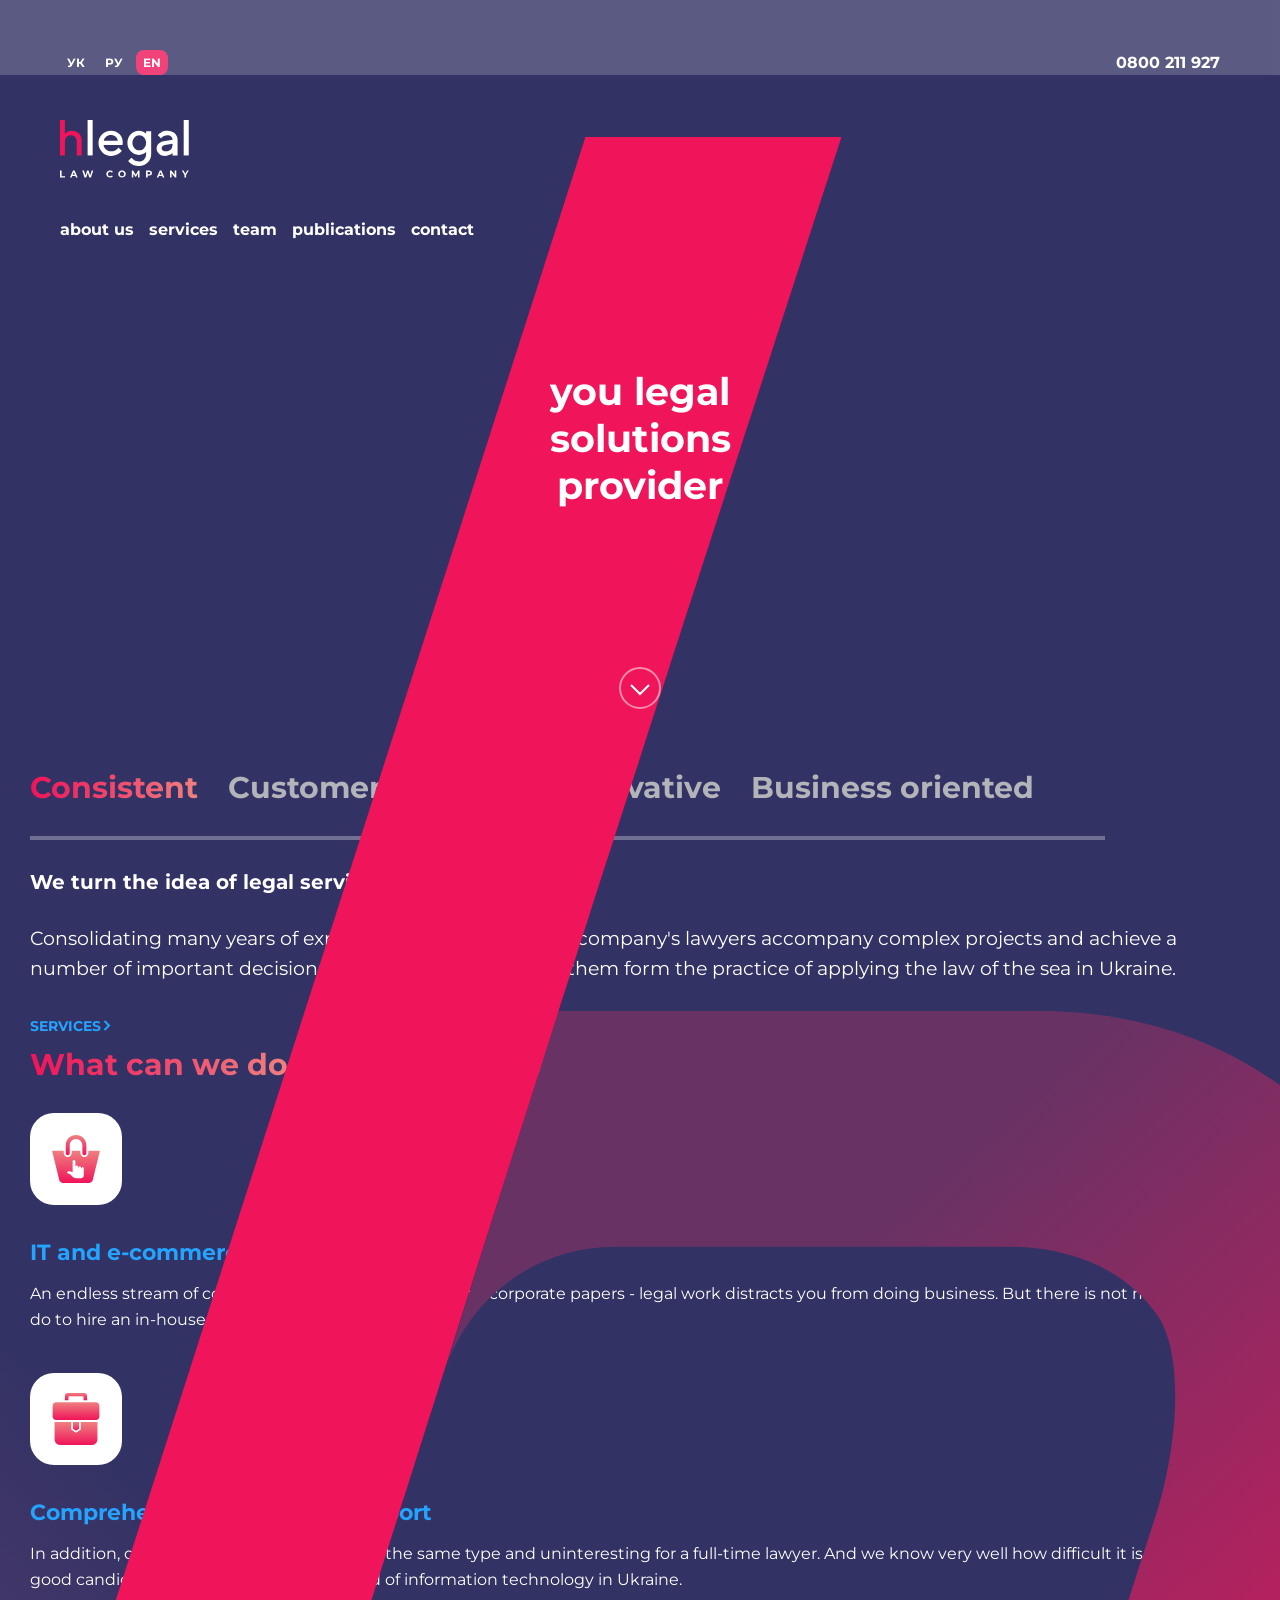
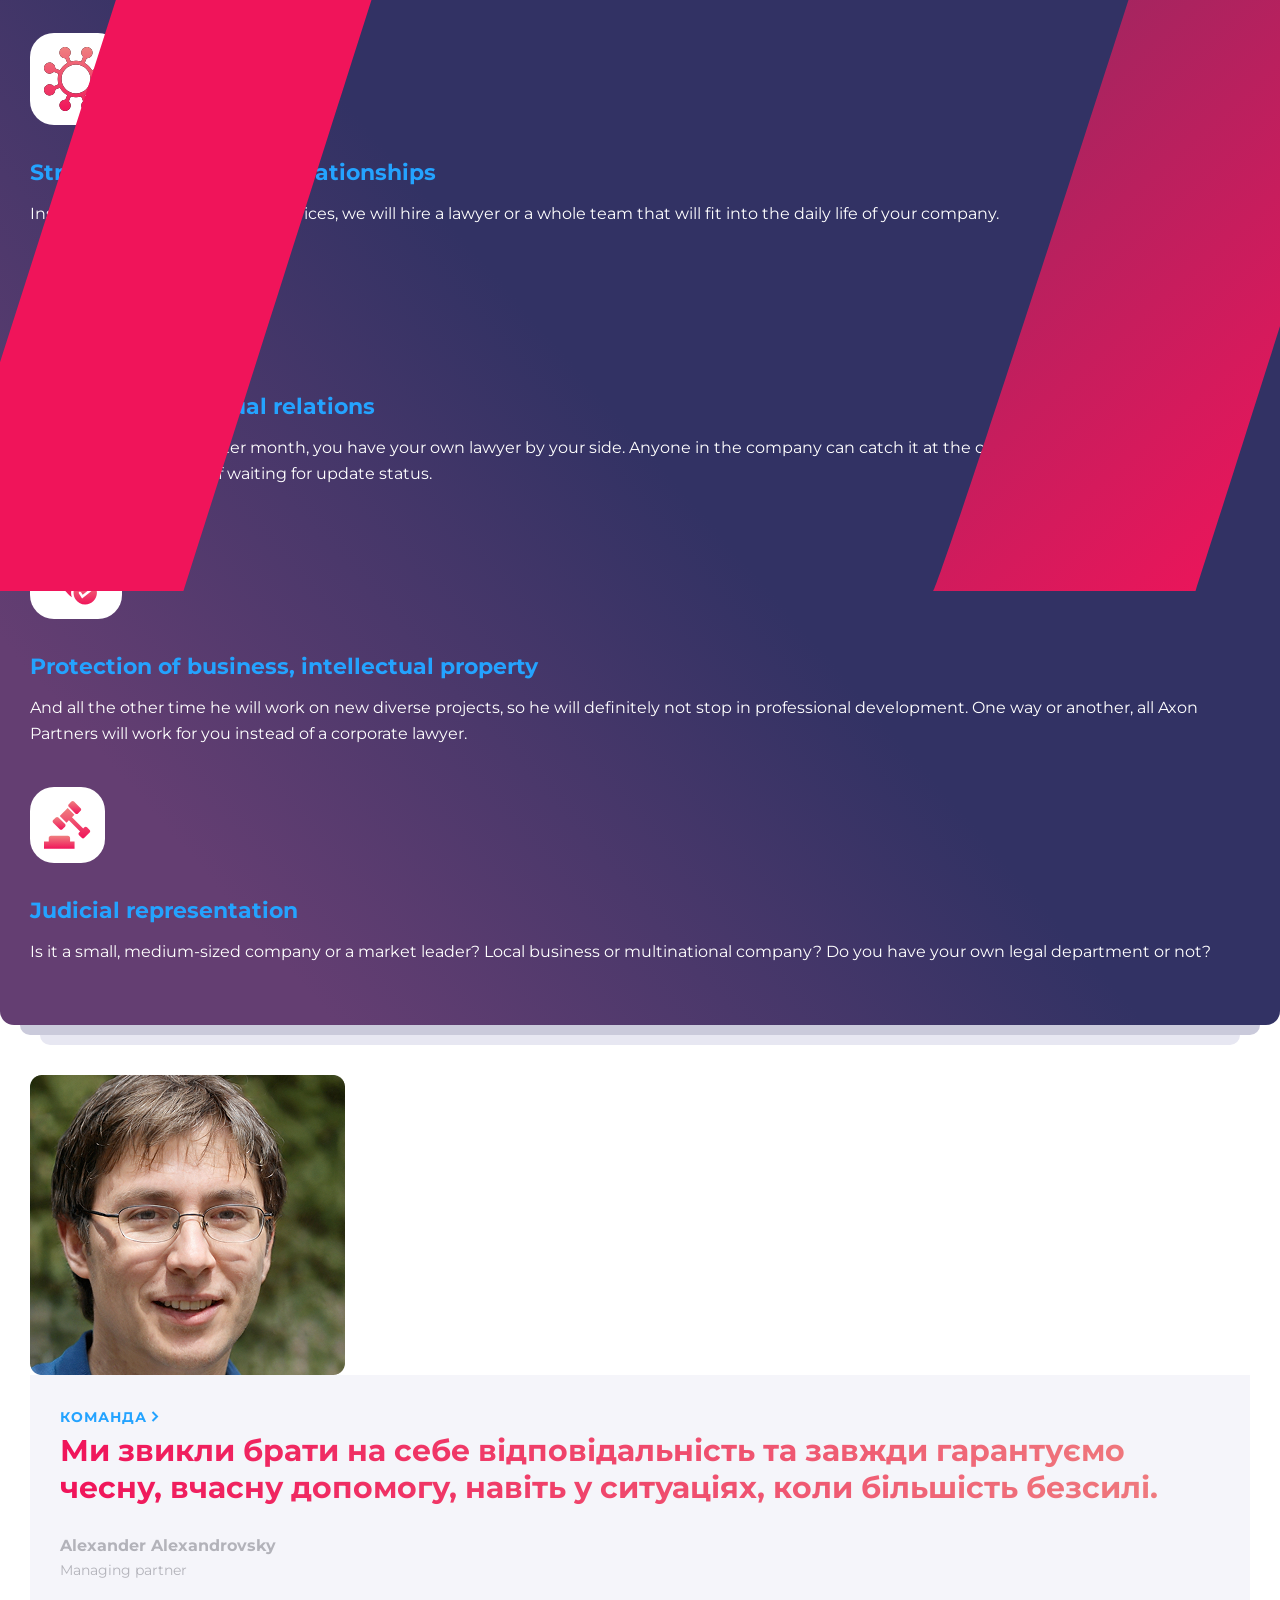
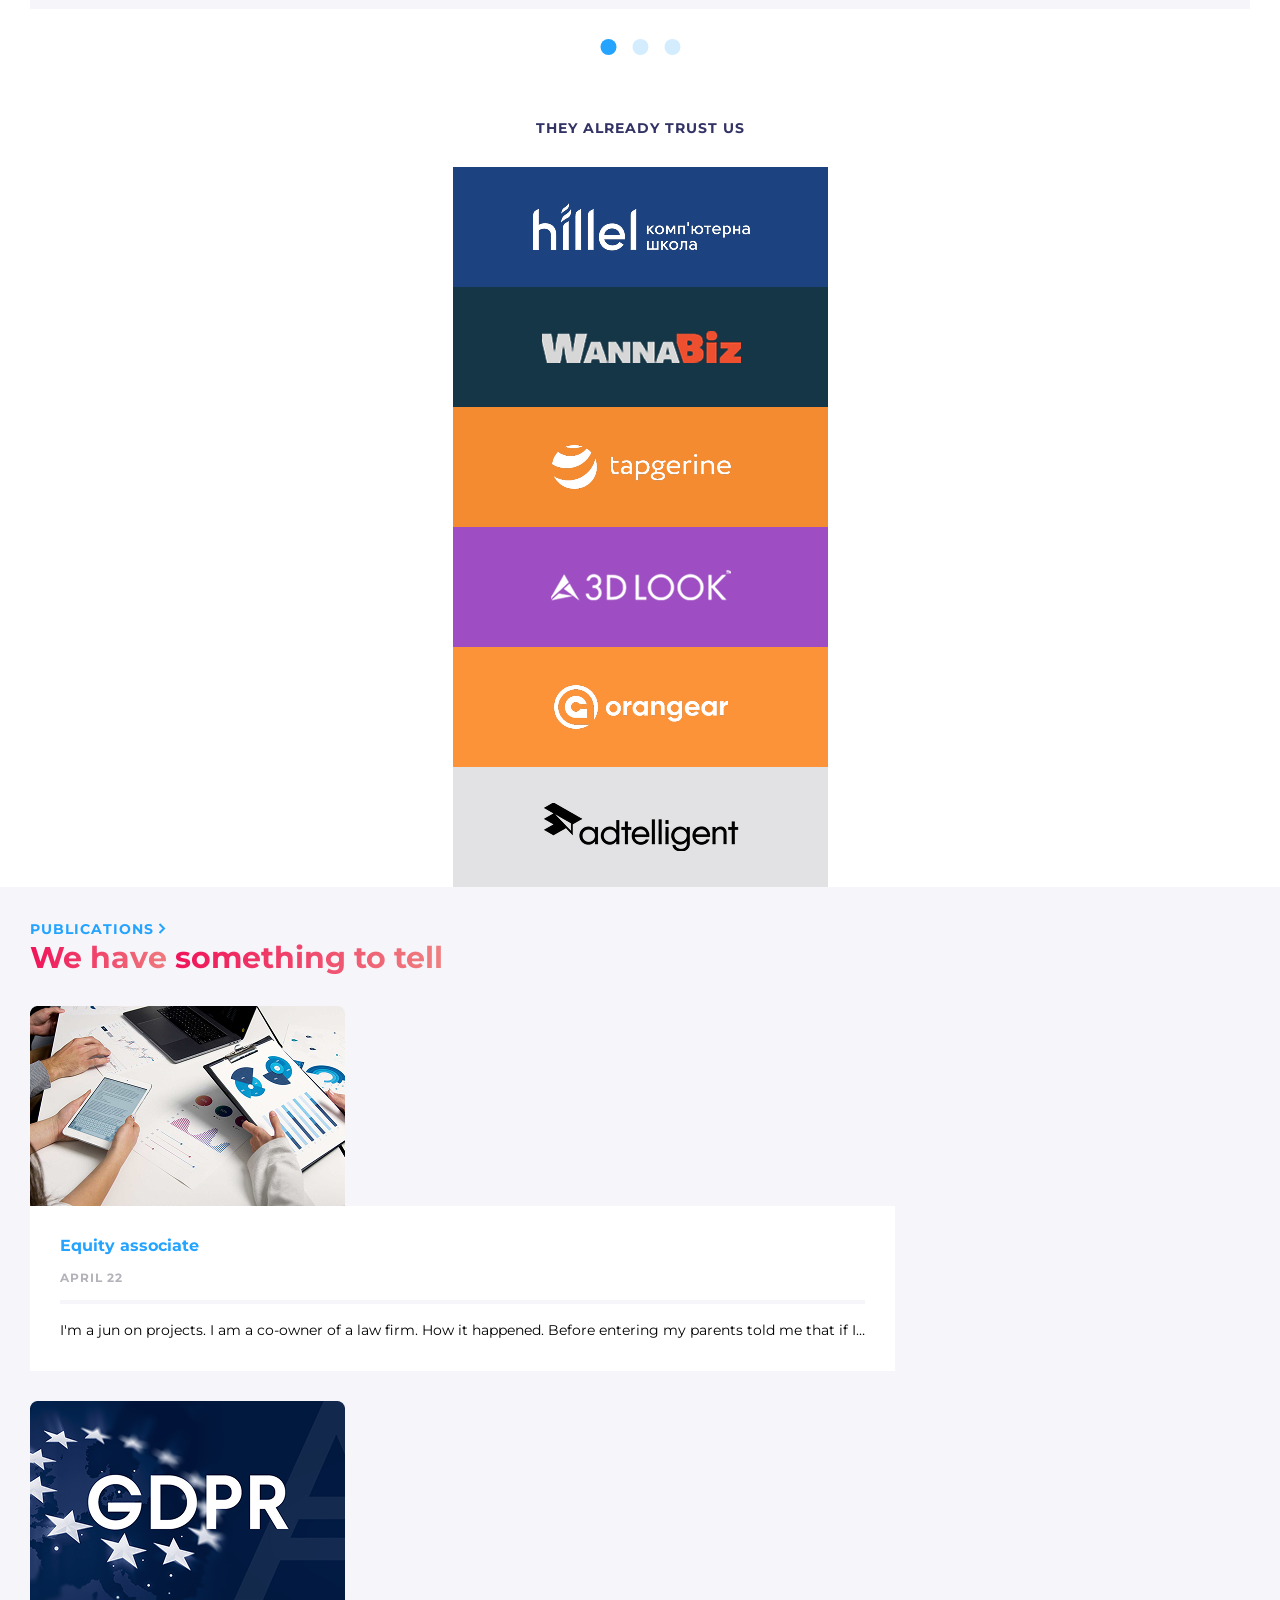
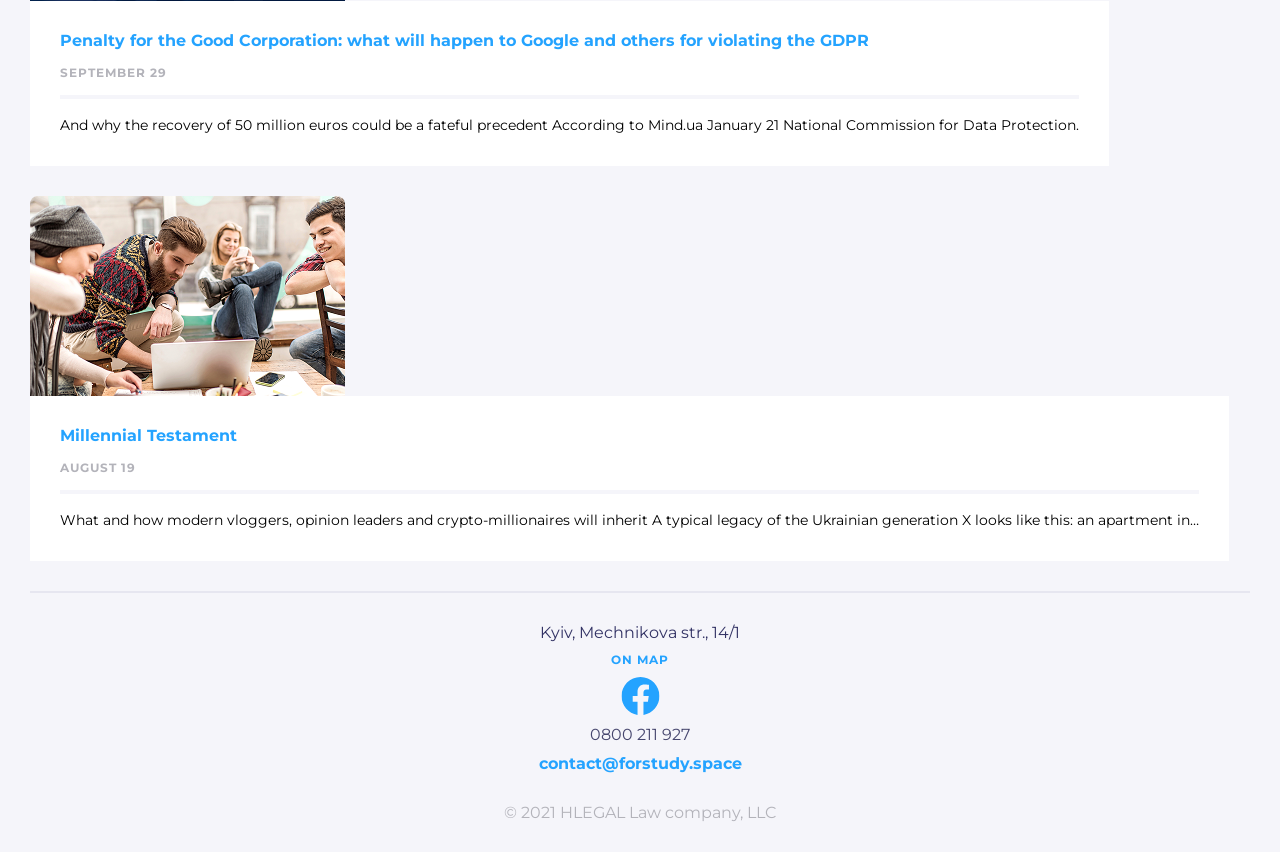
==== commit 031027ac: "fix: update hero svg letter, header styles and CSS path in all HTML files" ====
--- a/index.html
+++ b/index.html
@@ -5,7 +5,7 @@
   <meta charset="UTF-8">
   <meta name="viewport" content="width=device-width, initial-scale=1.0">
   <title>hlegal</title>
-  <link rel="stylesheet" href="./styles/style.css">
+  <link rel="stylesheet" href="./css/style.css">
 </head>
 
 <body class="dark-theme">
@@ -104,25 +104,7 @@
 
   <section class="hero">
     <div class="hero__svg-letter">
-      <svg class="part part--1" xmlns="http://www.w3.org/2000/svg" width="193" height="600" viewBox="0 0 193 600"
-        fill="none">
-        <path fill-rule="evenodd" clip-rule="evenodd"
-          d="M0.601656 600H-74.2773C-10.547 399.881 53.9069 199.998 118.014 0H192.79C192.475 1.00023 192.156 2.00313 191.832 3.0086C88.1019 322.175 123.486 214.391 0.601656 600Z"
-          fill="#F0145A" />
-      </svg>
-      <svg class="part part--2" xmlns="http://www.w3.org/2000/svg" width="287" height="345" viewBox="0 0 287 345"
-        fill="none">
-        <path fill-rule="evenodd" clip-rule="evenodd"
-          d="M34.064 0.318359H174.467C214.8 0.318359 248.461 17.5241 269.391 46.5988C290.305 75.6751 290.951 124.19 278.755 162.144L263.162 210.599C256.65 230.831 226.159 326.514 220.213 344.999H143.617C143.617 344.999 144.788 346.025 208.773 147.127C214.423 129.575 217.649 101.083 208.773 88.7615C199.914 76.4412 184.964 69.1495 165.182 69.1495H50.4146C27.8796 69.1495 7.90936 83.806 0.937988 105.454L34.064 0.318359Z"
-          fill="url(#paint0_linear_169520_94)" />
-        <defs>
-          <lineargradient id="paint0_linear_169520_94" x1="241.857" y1="344.999" x2="51.629" y2="133.006"
-            gradientUnits="userSpaceOnUse">
-            <stop stop-color="#F0145A" />
-            <stop offset="1" stop-color="#693264" />
-          </lineargradient>
-        </defs>
-      </svg>
+      <img src="./image/home-symbol.svg" alt="">
     </div>
     <h1 class="hero__title">you legal solutions provider</h1>
     <button class="hero__btn">
--- a/css/style.css
+++ b/css/style.css
@@ -0,0 +1,821 @@
+@import url("https://fonts.googleapis.com/css2?family=Montserrat:ital,wght@0,100..900;1,100..900&display=swap");
+/* 1. Use a more-intuitive box-sizing model */
+*,
+*::before,
+*::after {
+  margin: 0;
+  padding: 0;
+  list-style: none;
+  text-decoration: none;
+  font-style: normal;
+  box-sizing: border-box;
+}
+
+/* 2. Remove list styles */
+ul,
+ol {
+  list-style: none;
+  text-decoration: none;
+}
+
+/* 3, Remove default button styles */
+button {
+  background: none;
+  border: none;
+  cursor: pointer;
+}
+
+/* 4. Set default font inheritance */
+body,
+input,
+button,
+textarea {
+  font-family: sans-serif;
+  font-size: 100%;
+  color: inherit;
+}
+
+/* 5. Improve media defaults */
+img,
+picture,
+video,
+canvas,
+svg {
+  display: block;
+  max-width: 100%;
+}
+
+/* 6. Inherit fonts for form controls */
+input,
+button,
+textarea,
+select {
+  font: inherit;
+}
+
+/* 7. Avoid text overflows */
+p,
+h1,
+h2,
+h3,
+h4,
+h5,
+h6 {
+  overflow-wrap: break-word;
+}
+
+/* 8. Improve line wrapping */
+p {
+  text-wrap: pretty;
+}
+
+h1,
+h2,
+h3,
+h4,
+h5,
+h6 {
+  text-wrap: balance;
+}
+
+a {
+  text-decoration: none;
+  list-style: none;
+}
+
+/* 9. Create a root stacking context */
+#root,
+#__next {
+  isolation: isolate;
+}
+
+.header__wrapper {
+  display: flex;
+  justify-content: space-between;
+  align-items: center;
+  flex-direction: row;
+  gap: 0px;
+  padding: 10px 15px;
+  background-color: #323264;
+  opacity: 0.8;
+  overflow: hidden;
+}
+
+.light-theme .header__wrapper {
+  background-color: #F5F5FA;
+  opacity: 1;
+}
+
+.header__lang {
+  display: flex;
+  gap: 6px;
+}
+
+.header__lang-link {
+  padding: 5px 7px;
+  color: #fff;
+  font-weight: 700;
+  font-size: 12px;
+  font-family: "Montserrat", "Arial", sans-serif;
+  z-index: 3;
+}
+.header__lang-link.active {
+  border-radius: 8px;
+  background-color: #f0145a;
+}
+.header__lang-link:hover {
+  border-radius: 8px;
+  background-color: #0085FF;
+}
+
+.light-theme .header__lang-link {
+  color: #B3B3BA;
+}
+.light-theme .header__lang-link.active {
+  color: #fff;
+}
+
+.header__phone {
+  color: #fff;
+  font-weight: 700;
+  font-size: 16px;
+  font-family: "Montserrat", "Arial", sans-serif;
+}
+
+.light-theme .header__phone {
+  color: #B3B3BA;
+}
+
+.header__logo {
+  display: flex;
+  justify-content: space-between;
+  align-items: center;
+  flex-direction: row;
+  gap: 0px;
+  background-color: #323264;
+  padding: 0 15px;
+  z-index: 4;
+}
+.header__logo-wrapper {
+  display: flex;
+  justify-content: space-between;
+  align-items: center;
+  flex-direction: row;
+  gap: 4px;
+  padding: 15px 0 10px;
+}
+.header__logo-svg {
+  display: flex;
+  justify-content: space-between;
+  align-items: center;
+  flex-direction: column;
+  gap: 4px;
+}
+.header__logo-serv {
+  color: #fff;
+  font-weight: 400;
+  font-size: 20px;
+  font-family: "Montserrat", "Arial", sans-serif;
+  z-index: 3;
+}
+
+.light-theme .header__logo {
+  background-color: #fff;
+}
+.light-theme .header__logo-serv {
+  color: #323264;
+}
+
+.light-theme .header__logo-svg--a path:not(:first-child),
+.light-theme .header__logo-svg--b path {
+  fill: #323264;
+}
+
+.header__menu {
+  position: relative;
+}
+.header__menu::before {
+  content: "";
+  position: fixed;
+  inset: 0;
+  background: #686887;
+  z-index: 999;
+  opacity: 0;
+  pointer-events: none;
+  transition: opacity 0.3s ease;
+}
+.header__menu-btn {
+  display: block;
+}
+.header__menu-list {
+  display: flex;
+  justify-content: space-between;
+  align-items: stretch;
+  flex-direction: column;
+  gap: 15px;
+  position: fixed;
+  bottom: 0;
+  left: 8px;
+  right: 8px;
+  width: auto;
+  background: #fff;
+  border-radius: 12px 12px 0 0;
+  padding: 64px 12px 12px 12px;
+  z-index: 1000;
+  visibility: hidden;
+  opacity: 0;
+  transform: translateY(20px);
+  pointer-events: none;
+  transition: opacity 0.3s ease, transform 0.3s ease;
+}
+.header__menu-item {
+  color: #fff;
+  font-weight: 700;
+  font-size: 16px;
+  font-family: "Montserrat", "Arial", sans-serif;
+  background: #F5F5FA;
+  border-radius: 12px;
+  padding: 7px;
+  text-align: center;
+}
+.header__menu-item:hover {
+  background: #E6E6F0;
+}
+.header__menu a {
+  display: block;
+  width: 100%;
+}
+.header__menu a:hover {
+  color: #0085FF;
+}
+.header__menu-close {
+  position: absolute;
+  top: 12px;
+  right: 12px;
+  color: #f0145a;
+  background: transparent;
+  cursor: pointer;
+  z-index: 1001;
+}
+.header__menu--open .header__menu-list {
+  visibility: visible;
+  opacity: 1;
+  transform: translateY(0);
+  pointer-events: all;
+}
+.header__menu--open::before {
+  opacity: 1;
+  pointer-events: all;
+}
+
+.light-theme.header__menu-btn {
+  color: #323264;
+}
+
+@media (min-width: 768px) {
+  .header__logo {
+    display: flex;
+    justify-content: space-between;
+    align-items: flex-start;
+    flex-direction: column;
+    gap: 30px;
+    padding: 30px 60px 0;
+  }
+  .header__logo-svg--a, .header__logo-svg--b {
+    width: 130px;
+    height: auto;
+  }
+  .header__logo-svg--c, .header__logo-serv {
+    display: none;
+  }
+  .header__wrapper {
+    padding: 50px 60px 0;
+    background: #323264;
+  }
+  .header__wrapper::before {
+    display: none;
+  }
+  .header__menu {
+    position: static;
+  }
+  .header__menu::before {
+    display: none;
+  }
+  .header__menu-btn, .header__menu-close {
+    display: none;
+  }
+  .header__menu-list {
+    display: flex;
+    justify-content: flex-end;
+    align-items: center;
+    flex-direction: row;
+    gap: 15px;
+    position: static;
+    visibility: visible;
+    opacity: 1;
+    transform: none;
+    pointer-events: auto;
+    background: none;
+    padding: 0;
+    border-radius: 0;
+    height: auto;
+  }
+  .header__menu-item {
+    background: transparent;
+    padding: 0;
+  }
+  .header__menu-item:hover {
+    background: transparent;
+    color: #f0145a;
+  }
+  .header__menu a {
+    color: #fff;
+  }
+  .header__wrapper {
+    display: flex;
+    justify-content: space-between;
+    align-items: center;
+    flex-direction: row;
+    gap: 0px;
+  }
+}
+.hero {
+  display: flex;
+  justify-content: space-between;
+  align-items: center;
+  flex-direction: column;
+  gap: 0px;
+  background-color: #323264;
+  position: relative;
+  min-height: 500px;
+}
+.hero__title {
+  font-weight: 700;
+  font-size: 38px;
+  color: #fff;
+  font-family: "Montserrat", "Arial", sans-serif;
+  max-width: 315px;
+  text-align: center;
+  z-index: 2;
+  margin-top: 129px;
+}
+.hero__btn {
+  padding-bottom: 30px;
+  z-index: 2;
+}
+.hero__svg-letter {
+  position: absolute;
+  top: -102px;
+  left: -72px;
+  width: 140%;
+  pointer-events: none;
+  min-width: 375px;
+}
+.hero__svg-letter img {
+  width: 100%;
+  height: auto;
+  display: block;
+}
+
+.experience {
+  background-color: #323264;
+}
+
+.exp__nav {
+  overflow-x: auto;
+  width: 100%;
+}
+.exp__nav::-webkit-scrollbar {
+  display: none;
+}
+.exp__nav-list {
+  display: flex;
+  padding: 30px;
+  margin: 0;
+  gap: 30px;
+}
+.exp__nav-list-item {
+  white-space: nowrap;
+  color: #B3B3BA;
+  font-weight: 700;
+  font-size: 30px;
+  font-family: "Montserrat", "Arial", sans-serif;
+  cursor: pointer;
+  flex: 0 0 auto;
+  transition: background-color 0.3s ease;
+}
+.exp__nav-list-item.active {
+  background: linear-gradient(90deg, #f0145a 0.84%, #ef8080 99.96%);
+  background-clip: text;
+  -webkit-background-clip: text;
+  color: transparent;
+  -webkit-text-fill-color: transparent;
+}
+
+.exp__separator {
+  height: 4px;
+  margin: 0 30px;
+  width: 84%;
+  background-color: rgba(255, 255, 255, 0.3);
+}
+
+.exp__title {
+  color: #fff;
+  font-weight: 700;
+  font-size: 20px;
+  font-family: "Montserrat", "Arial", sans-serif;
+  padding: 0 30px;
+  margin: 30px 0;
+}
+
+.exp__text {
+  color: #fff;
+  font-weight: 400;
+  font-size: 19px;
+  font-family: "Montserrat", "Arial", sans-serif;
+  line-height: 30px;
+  padding: 0 30px 30px;
+}
+
+.services {
+  padding: 0 30px 60px 30px;
+  border-bottom-right-radius: 14px;
+  border-bottom-left-radius: 14px;
+  background: linear-gradient(229deg, #323264 11.93%, #323264 57.17%, #643e72 87.46%);
+}
+
+.serv__wrapper {
+  color: #24A3FF;
+}
+
+.serv__link {
+  display: inline-flex;
+  align-items: center;
+  color: #24A3FF;
+  font-weight: 700;
+  font-size: 14px;
+  font-family: "Montserrat", "Arial", sans-serif;
+  text-transform: uppercase;
+}
+.serv__link:hover {
+  color: #0085FF;
+}
+.serv__link:hover path {
+  stroke: #0085FF;
+}
+.serv__link:hover svg {
+  transform: translateX(2px);
+  transition: transform 0.2s;
+}
+
+.serv__text-wrapper {
+  padding-top: 10px;
+}
+
+.serv__text {
+  font-weight: 700;
+  font-size: 30px;
+  font-family: "Montserrat", "Arial", sans-serif;
+  background: linear-gradient(90deg, #f0145a 0.84%, #ef8080 99.96%);
+  -webkit-background-clip: text;
+  background-clip: text;
+  -webkit-text-fill-color: transparent;
+}
+
+.serv__svg {
+  background: #fff;
+  padding: 14px;
+  border-radius: 24px;
+  display: inline-block;
+}
+
+.serv__list {
+  display: grid;
+  gap: 40px;
+  padding-top: 30px;
+}
+.serv__list-card-title {
+  font-weight: 700;
+  font-size: 22px;
+  font-family: "Montserrat", "Arial", sans-serif;
+  color: #24A3FF;
+  margin: 30px 0 15px;
+}
+.serv__list-card-title a {
+  color: inherit;
+}
+.serv__list-card-text {
+  font-weight: 400;
+  font-size: 16px;
+  font-family: "Montserrat", "Arial", sans-serif;
+  color: #fff;
+  line-height: 26px;
+}
+
+.serv__bg1 {
+  border-bottom-left-radius: 14px;
+  border-bottom-right-radius: 14px;
+  background: #CACADB;
+  margin: 0 20px;
+  height: 10px;
+  max-width: calc(100% - 40px);
+}
+
+.serv__bg2 {
+  border-bottom-left-radius: 14px;
+  border-bottom-right-radius: 14px;
+  background: #E7E7F2;
+  margin: 0 40px;
+  height: 10px;
+  max-width: calc(100% - 80px);
+}
+
+.serv__spacer {
+  height: 30px;
+  width: 100%;
+}
+
+.team {
+  padding: 0 30px;
+  background: #fff;
+  border-radius: 12px;
+}
+.team__btn {
+  color: #24A3FF;
+  cursor: pointer;
+}
+.team__btn svg path {
+  transition: stroke 0.3s ease;
+}
+.team__btn:hover {
+  color: #f0145a;
+}
+.team__btn:hover svg {
+  transform: scale(1.1) translateX(2px);
+}
+.team__wrapper {
+  display: flex;
+  justify-content: center;
+  align-items: center;
+  flex-direction: column;
+  gap: 30px;
+}
+.team__card {
+  display: flex;
+  justify-content: space-between;
+  align-items: flex-start;
+  flex-direction: column;
+  gap: 0px;
+  border-radius: 12px;
+  width: 100%;
+  height: 100%;
+}
+.team__name {
+  font-weight: 700;
+  font-size: 16px;
+  font-family: "Montserrat", "Arial", sans-serif;
+  color: #323264;
+  margin-top: 15px;
+}
+.team__desc {
+  padding: 30px;
+  background: #F5F5FA;
+}
+.team__desc-wrapper {
+  display: flex;
+  justify-content: space-between;
+  align-items: center;
+  flex-direction: row;
+  gap: 15px;
+  width: 100%;
+}
+.team__desc-link {
+  display: inline-flex;
+  align-items: center;
+  gap: 2px;
+  color: #24A3FF;
+  font-weight: 700;
+  font-size: 14px;
+  font-family: "Montserrat", "Arial", sans-serif;
+  letter-spacing: 1px;
+  text-transform: uppercase;
+}
+.team__desc-link:hover {
+  color: #0085FF;
+}
+.team__desc-link:hover path {
+  stroke: #0085FF;
+}
+.team__desc-link:hover svg {
+  transform: translateX(2px);
+  transition: transform 0.2s;
+}
+.team__desc-text {
+  font-weight: 700;
+  font-size: 30px;
+  font-family: "Montserrat", "Arial", sans-serif;
+  background: linear-gradient(90deg, #f0145a 0.84%, #ef8080 99.96%);
+  -webkit-background-clip: text;
+  background-clip: text;
+  -webkit-text-fill-color: transparent;
+  margin-top: 5px;
+}
+.team__desc-name {
+  font-weight: 700;
+  font-size: 16px;
+  font-family: "Montserrat", "Arial", sans-serif;
+  color: #B3B3BA;
+  margin-top: 30px;
+}
+.team__desc-position {
+  font-weight: 400;
+  font-size: 14px;
+  font-family: "Montserrat", "Arial", sans-serif;
+  color: #B3B3BA;
+  margin-top: 6px;
+}
+
+.team__slider {
+  display: flex;
+  justify-content: center;
+  align-items: center;
+  flex-direction: row;
+  gap: 15px;
+  margin-top: 30px;
+}
+
+.team__title {
+  font-weight: 700;
+  font-size: 20px;
+  font-family: "Montserrat", "Arial", sans-serif;
+  background: linear-gradient(90deg, #f0145a 0.84%, #ef8080 99.96%);
+  -webkit-background-clip: text;
+  background-clip: text;
+  -webkit-text-fill-color: transparent;
+}
+
+.team__spacer {
+  width: 100%;
+  height: 60px;
+}
+
+.clients__title {
+  display: flex;
+  justify-content: center;
+  color: #323264;
+  font-weight: 700;
+  font-size: 14px;
+  font-family: "Montserrat", "Arial", sans-serif;
+  letter-spacing: 1px;
+  text-transform: uppercase;
+  margin-bottom: 30px;
+}
+.clients__list {
+  display: flex;
+  justify-content: center;
+  align-items: center;
+  flex-direction: column;
+  gap: 0px;
+}
+
+.hidden {
+  display: none;
+}
+
+.publications {
+  padding: 30px 30px 0 30px;
+  background: #F5F5FA;
+}
+.publications__link {
+  display: inline-flex;
+  align-items: center;
+  gap: 2px;
+  color: #24A3FF;
+  font-weight: 700;
+  font-size: 14px;
+  font-family: "Montserrat", "Arial", sans-serif;
+  letter-spacing: 1px;
+  text-transform: uppercase;
+}
+.publications__link:hover {
+  color: #0085FF;
+}
+.publications__link:hover path {
+  stroke: #0085FF;
+}
+.publications__link:hover svg {
+  transform: translateX(2px);
+  transition: transform 0.2s;
+}
+.publications__text {
+  font-weight: 700;
+  font-size: 30px;
+  font-family: "Montserrat", "Arial", sans-serif;
+  background: linear-gradient(90deg, #f0145a 0.84%, #ef8080 99.96%);
+  -webkit-background-clip: text;
+  background-clip: text;
+  -webkit-text-fill-color: transparent;
+  margin-top: 5px;
+}
+
+.pub__list {
+  display: flex;
+  flex-direction: column;
+  gap: 30px;
+  margin-top: 30px;
+}
+.pub__list-item {
+  display: flex;
+  justify-content: flex-start;
+  align-items: flex-start;
+  flex-direction: column;
+  gap: 0px;
+}
+.pub__list-link {
+  font-weight: 700;
+  font-size: 16px;
+  font-family: "Montserrat", "Arial", sans-serif;
+  color: #24A3FF;
+}
+.pub__list-date {
+  color: #B3B3BA;
+  font-weight: 700;
+  font-size: 12px;
+  font-family: "Montserrat", "Arial", sans-serif;
+  letter-spacing: 1px;
+  text-transform: uppercase;
+}
+.pub__list-separator {
+  width: 100%;
+  height: 4px;
+  background: #F5F5FA;
+}
+.pub__list-text {
+  color: #000;
+  font-weight: 400;
+  font-size: 14px;
+  font-family: "Montserrat", "Arial", sans-serif;
+  line-height: 22px;
+}
+.pub__list-wrapper {
+  padding: 30px;
+  display: flex;
+  justify-content: flex-start;
+  align-items: flex-start;
+  flex-direction: column;
+  gap: 15px;
+  background: #fff;
+}
+
+.footer {
+  padding: 30px;
+  background: #F5F5FA;
+}
+.footer__separator {
+  background: #E6E6F0;
+  width: 100%;
+  height: 2px;
+}
+.footer__wrapper {
+  display: flex;
+  justify-content: space-between;
+  align-items: center;
+  flex-direction: column;
+  gap: 10px;
+  margin-top: 30px;
+}
+.footer__address {
+  color: #323264;
+  font-weight: 400;
+  font-size: 16px;
+  font-family: "Montserrat", "Arial", sans-serif;
+}
+.footer__link {
+  color: #24A3FF;
+  font-weight: 700;
+  font-size: 12px;
+  font-family: "Montserrat", "Arial", sans-serif;
+  letter-spacing: 1px;
+  text-transform: uppercase;
+}
+.footer__phone {
+  color: #46466E;
+  font-weight: 400;
+  font-size: 16px;
+  font-family: "Montserrat", "Arial", sans-serif;
+}
+.footer__email {
+  color: #24A3FF;
+  font-weight: 700;
+  font-size: 16px;
+  font-family: "Montserrat", "Arial", sans-serif;
+}
+.footer__rignts {
+  display: flex;
+  justify-content: center;
+  margin-top: 30px;
+  color: #B3B3BA;
+  font-weight: 400;
+  font-size: 16px;
+  font-family: "Montserrat", "Arial", sans-serif;
+}/*# sourceMappingURL=style.css.map */
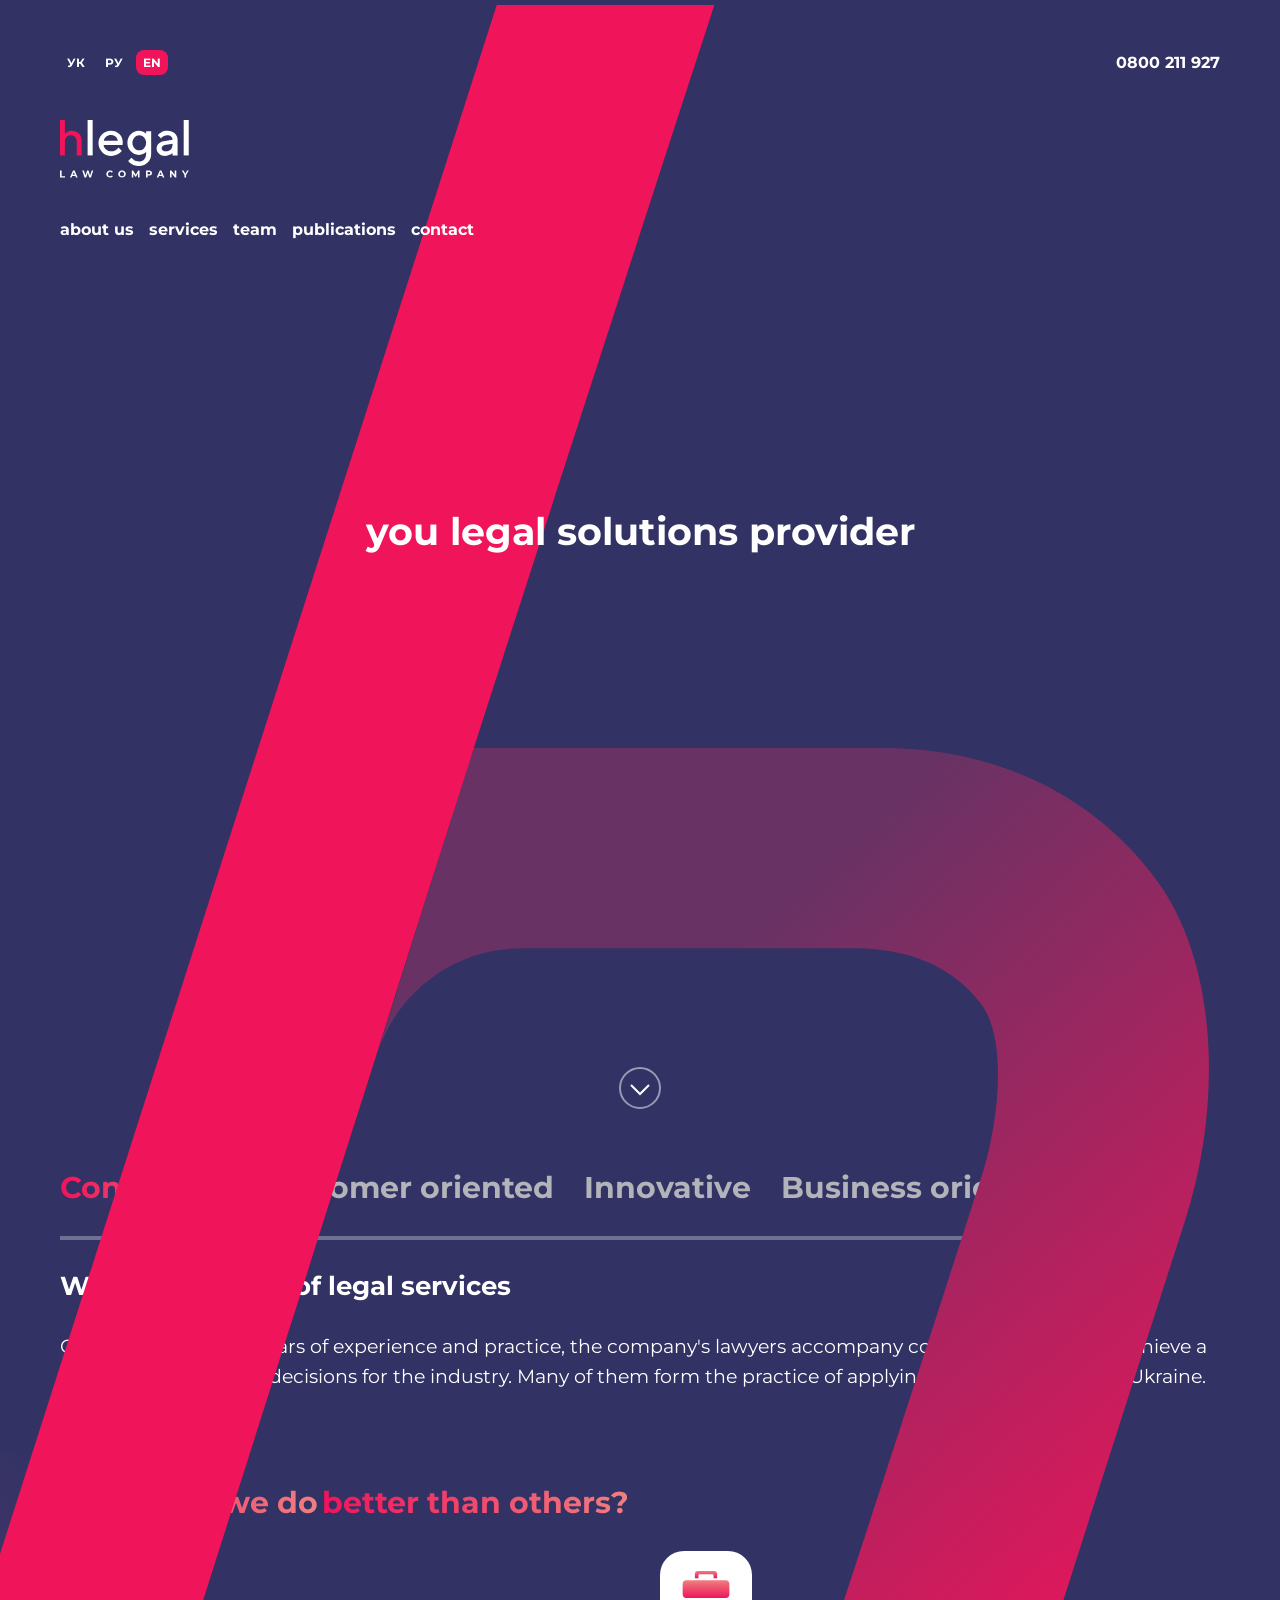
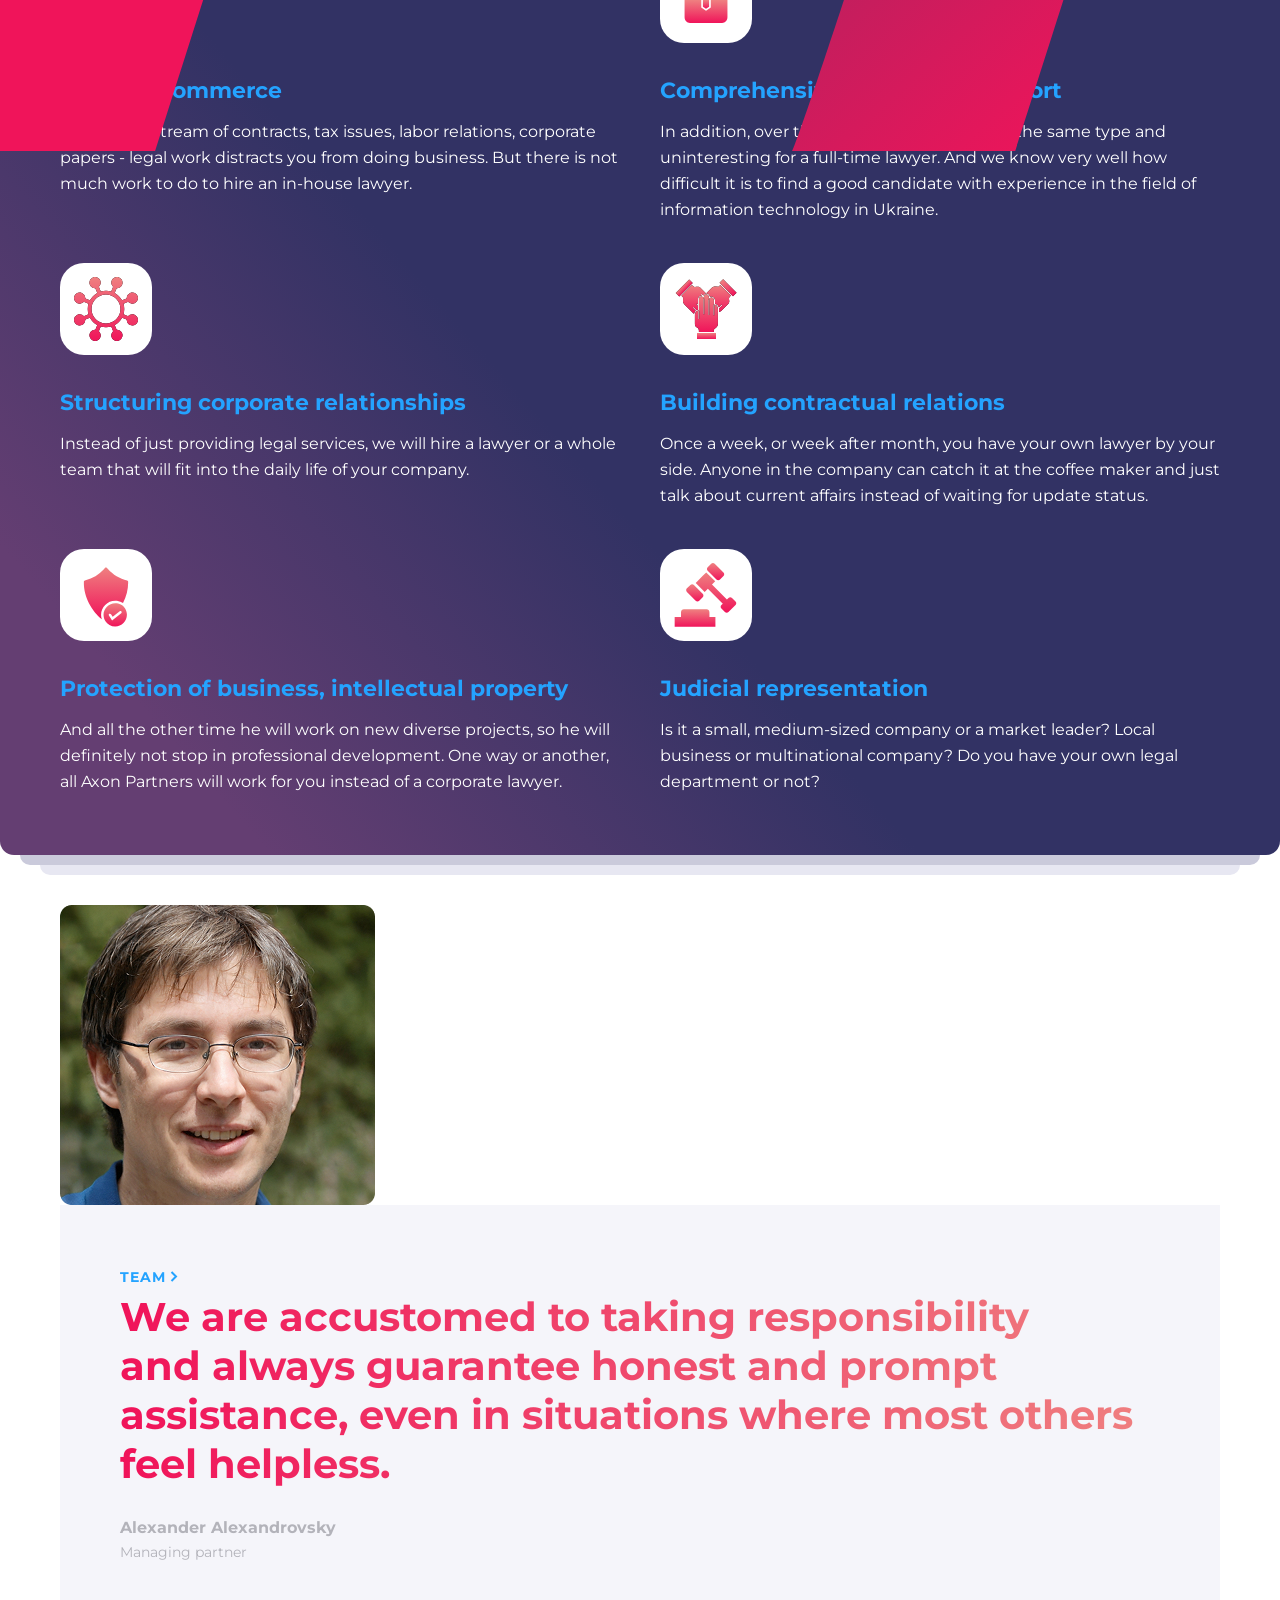
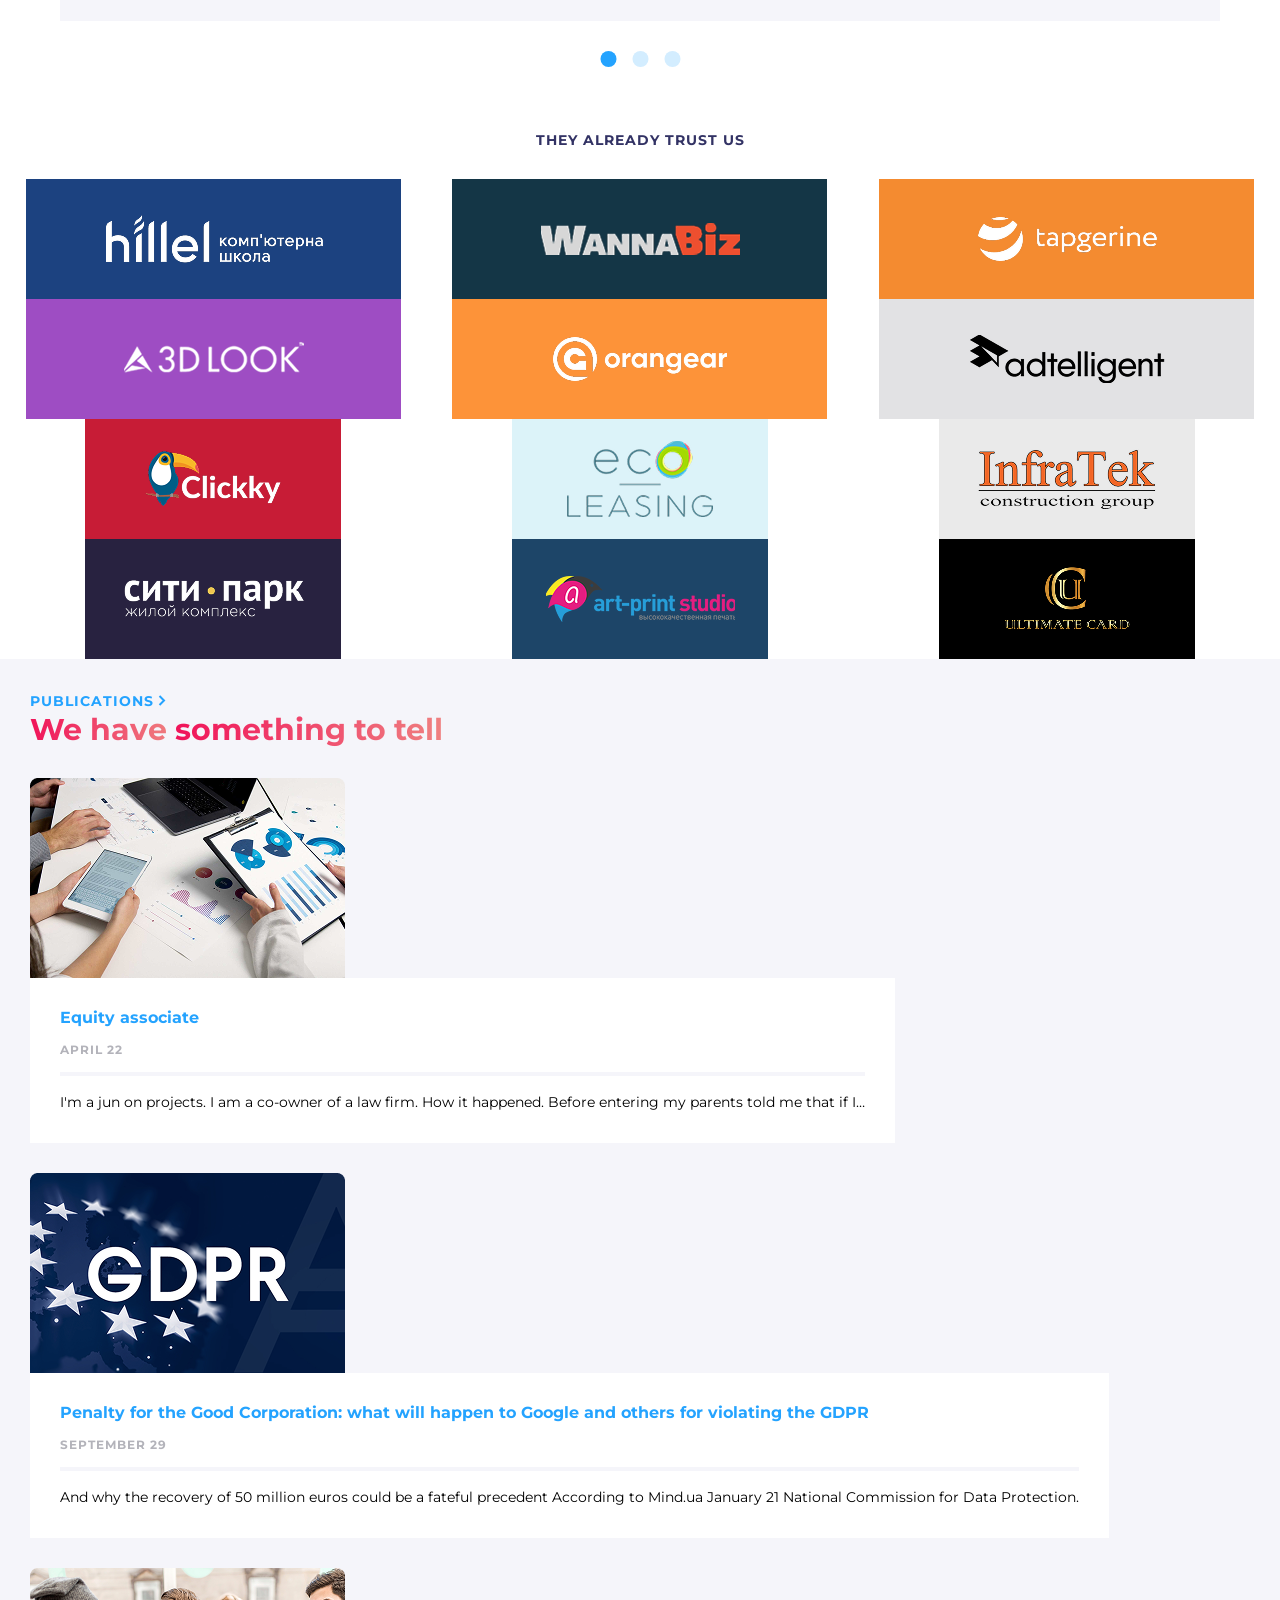
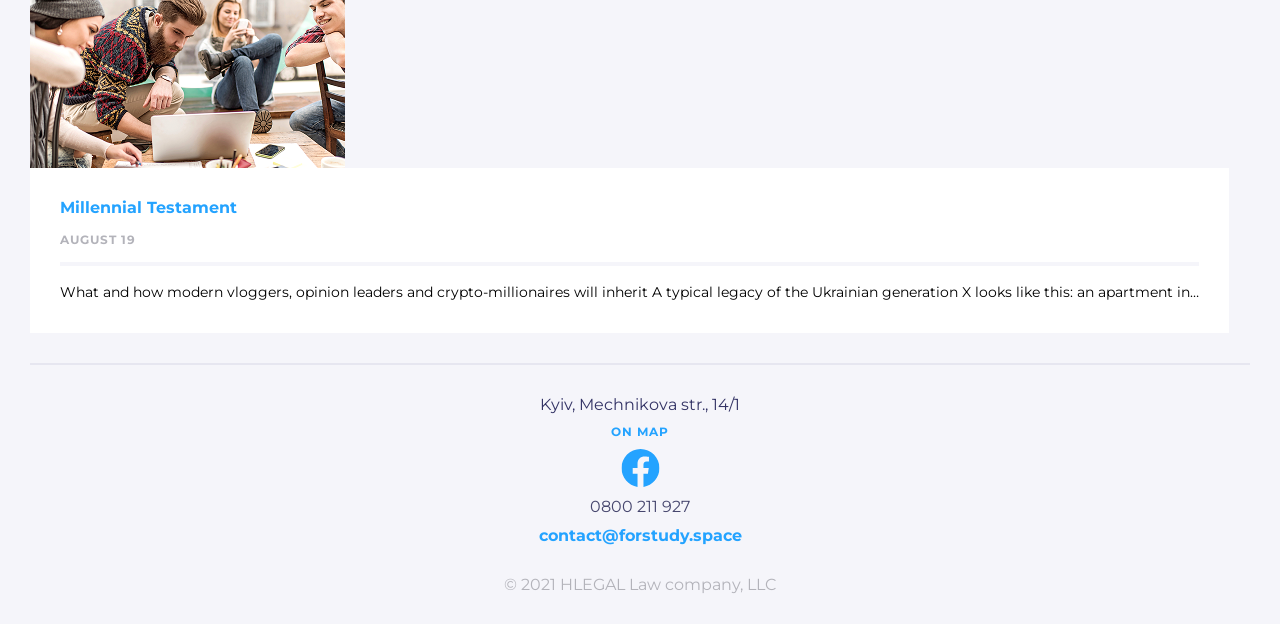
==== commit afec2e04: "Remove unused CSS and associated source map files to streamline project assets" ====
--- a/index.html
+++ b/index.html
@@ -348,7 +348,7 @@
       </div>
       <div class="serv__list-card">
         <div class="serv__svg">
-          <svg xmlns="http://www.w3.org/2000/svg" width="47" height="48" viewBox="0 0 47 48" fill="none">
+          <svg xmlns="http://www.w3.org/2000/svg" width="64" height="64" viewBox="0 0 47 48" fill="none">
             <path
               d="M31.3522 12.389C32.0842 13.121 33.2702 13.123 34.0022 12.389L36.6102 9.781C37.3412 9.049 37.3392 7.863 36.6102 7.13L30.0272 0.549C29.2972 -0.183 28.1112 -0.183 27.3792 0.549L24.7702 3.157C24.0402 3.889 24.0402 5.075 24.7702 5.805L31.3522 12.389Z"
               fill="url(#paint0_linear_169520_253)" />
@@ -403,15 +403,16 @@
       <div class="team__desc-wrapper">
         <h3 class="team__desc-title">
           <a href="/team.html" class="team__desc-link">
-            <span>команда</span>
+            <span>team</span>
             <svg xmlns="http://www.w3.org/2000/svg" width="12" height="13" viewBox="0 0 12 13" fill="none">
               <path d="M3.5 2L8 6.5L3.5 11" stroke="#24A3FF" stroke-width="2" />
             </svg>
           </a>
         </h3>
       </div>
-      <p class="team__desc-text">Ми звикли брати на себе відповідальність та завжди гарантуємо чесну, вчасну
-        допомогу, навіть у ситуаціях, коли більшість безсилі.</p>
+      <p class="team__desc-text">We are accustomed to taking responsibility and always guarantee honest and prompt
+        assistance, even in situations where
+        most others feel helpless.</p>
       <h4 class="team__desc-name">Alexander Alexandrovsky</h4>
       <p class="team__desc-position">Managing partner</p>
     </div>
@@ -460,6 +461,15 @@
       </li>
       <li class="clients__item">
         <img src="./image/adtel-logo.png" alt="Adtelligent Logo" class="clients__logo">
+      </li>
+      <li class="clients__item hidden">
+        <img src="./image/clickky-logo.png" alt="Clickky Logo" class="clients__logo">
+      </li>
+      <li class="clients__item hidden">
+        <img src="./image/ecolease-logo.png" alt="EcoLeasing Logo" class="clients__logo">
+      </li>
+      <li class="clients__item hidden">
+        <img src="./image/infratek-logo.png" alt="InfraTek Logo" class="clients__logo">
       </li>
       <li class="clients__item hidden">
         <img src="./image/city-logo.png" alt="CityPark Logo" class="clients__logo">
--- a/css/style.css
+++ b/css/style.css
@@ -89,6 +89,11 @@
   isolation: isolate;
 }
 
+html,
+body {
+  overflow-x: hidden;
+}
+
 .header__wrapper {
   display: flex;
   justify-content: space-between;
@@ -98,7 +103,6 @@
   padding: 10px 15px;
   background-color: #323264;
   opacity: 0.8;
-  overflow: hidden;
 }
 
 .light-theme .header__wrapper {
@@ -273,6 +277,9 @@
 }
 
 @media (min-width: 768px) {
+  .header__wrapper {
+    opacity: 1;
+  }
   .header__logo {
     display: flex;
     justify-content: space-between;
@@ -323,6 +330,7 @@
   .header__menu-item {
     background: transparent;
     padding: 0;
+    z-index: 3;
   }
   .header__menu-item:hover {
     background: transparent;
@@ -377,6 +385,21 @@
   display: block;
 }
 
+@media (min-width: 768px) {
+  .hero {
+    min-height: 100vh;
+  }
+  .hero__title {
+    font-size: 38px;
+    max-width: 800px;
+    margin-top: 269px;
+  }
+  .hero__svg-letter {
+    top: -234px;
+    left: -62px;
+    width: 119%;
+  }
+}
 .experience {
   background-color: #323264;
 }
@@ -437,6 +460,21 @@
   padding: 0 30px 30px;
 }
 
+@media (min-width: 768px) {
+  .exp__nav-list {
+    padding: 30px 60px;
+  }
+  .exp__separator {
+    margin: 0 60px;
+  }
+  .exp__title {
+    font-size: 26px;
+    padding: 0 60px;
+  }
+  .exp__text {
+    padding: 0 60px 60px;
+  }
+}
 .services {
   padding: 0 30px 60px 30px;
   border-bottom-right-radius: 14px;
@@ -535,6 +573,15 @@
   width: 100%;
 }
 
+@media (min-width: 768px) {
+  .services {
+    padding: 0 60px 60px;
+  }
+  .serv__list {
+    grid-template-columns: repeat(2, 1fr);
+    gap: 40px;
+  }
+}
 .team {
   padding: 0 30px;
   background: #fff;
@@ -659,6 +706,17 @@
   height: 60px;
 }
 
+@media (min-width: 768px) {
+  .team {
+    padding: 0 60px;
+  }
+  .team__desc {
+    padding: 60px;
+  }
+  .team__desc-text {
+    font-size: 40px;
+  }
+}
 .clients__title {
   display: flex;
   justify-content: center;
@@ -677,9 +735,35 @@
   flex-direction: column;
   gap: 0px;
 }
-
-.hidden {
-  display: none;
+@media (min-width: 768px) {
+  .clients__list {
+    display: grid;
+    grid-template-columns: repeat(3, 1fr);
+    grid-template-rows: repeat(4, auto);
+    gap: 0px;
+  }
+}
+@media (max-width: 767px) {
+  .clients__item.hidden {
+    display: none;
+  }
+}
+@media (min-width: 768px) {
+  .clients__item {
+    display: flex;
+    justify-content: center;
+    align-items: center;
+    flex-direction: row;
+    gap: 0px;
+  }
+  .clients__item.hidden {
+    display: flex;
+  }
+}
+.clients__logo {
+  max-width: 100%;
+  height: auto;
+  display: block;
 }
 
 .publications {
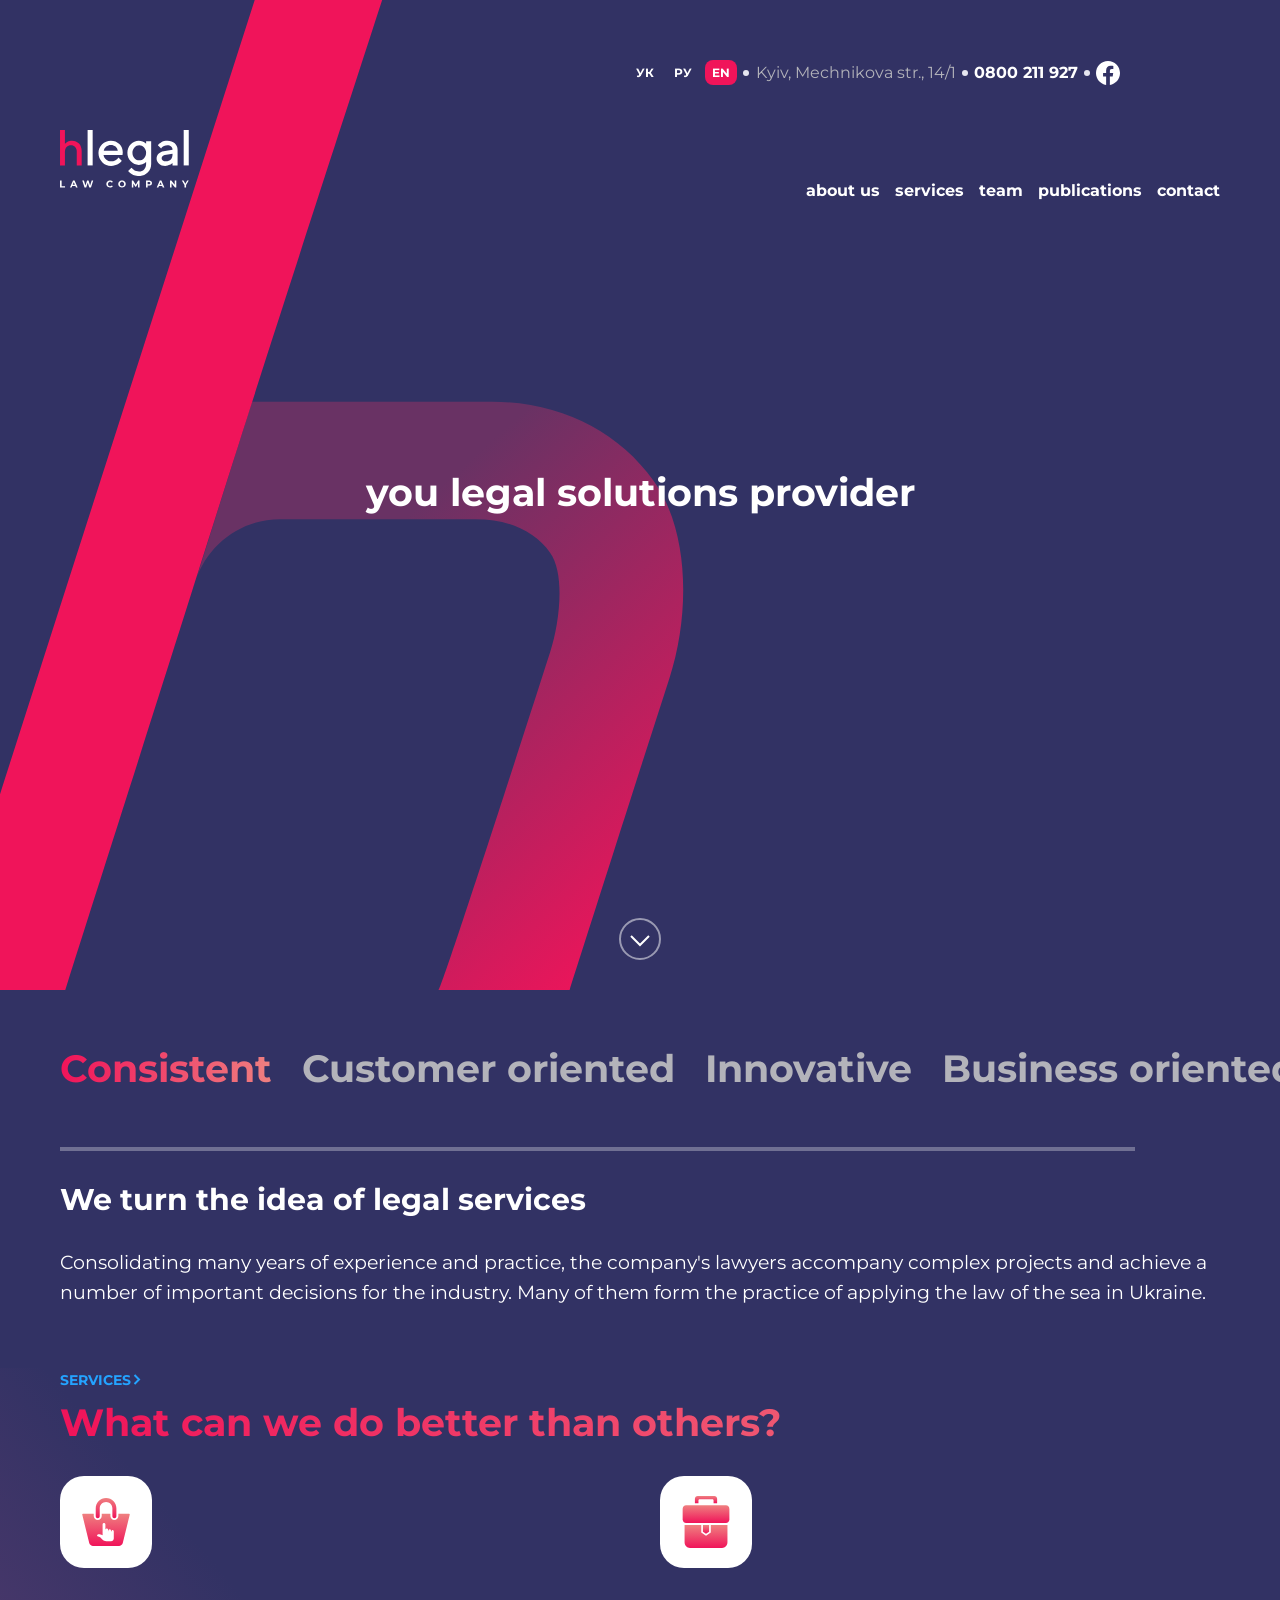
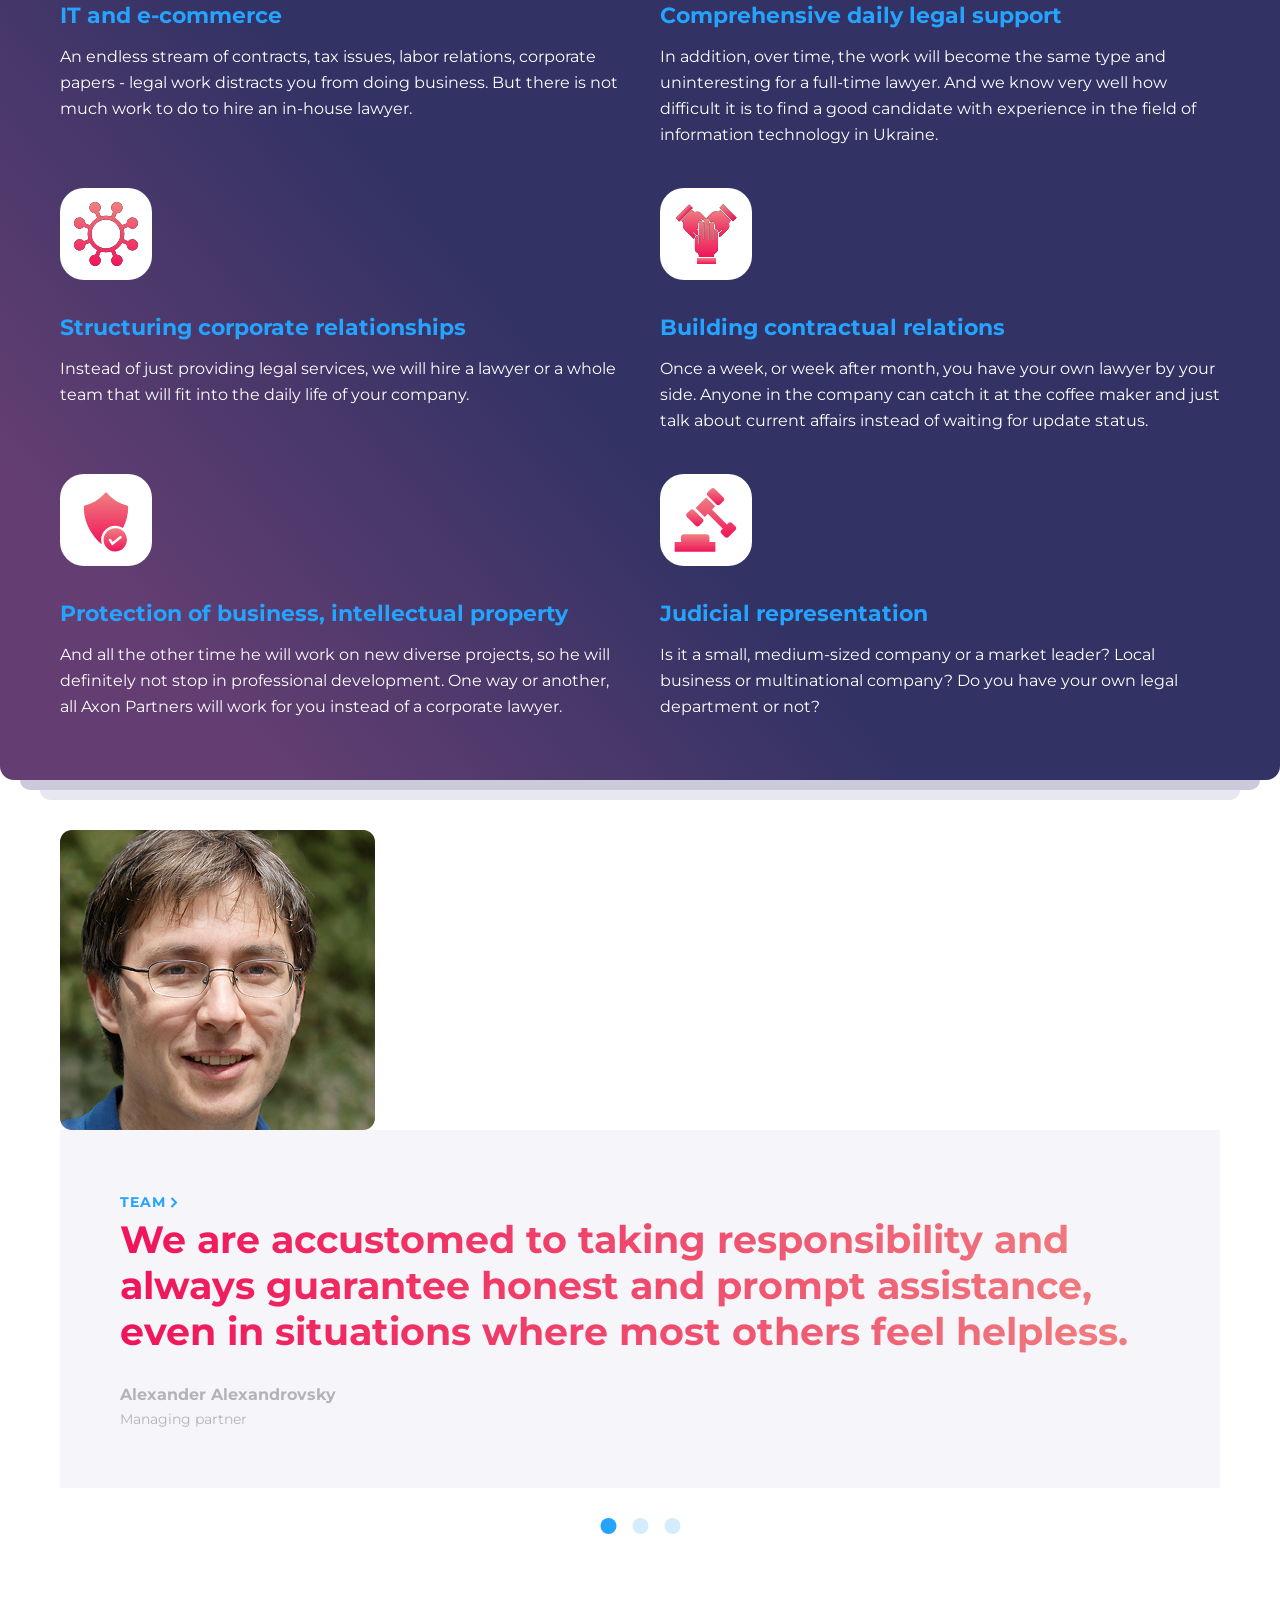
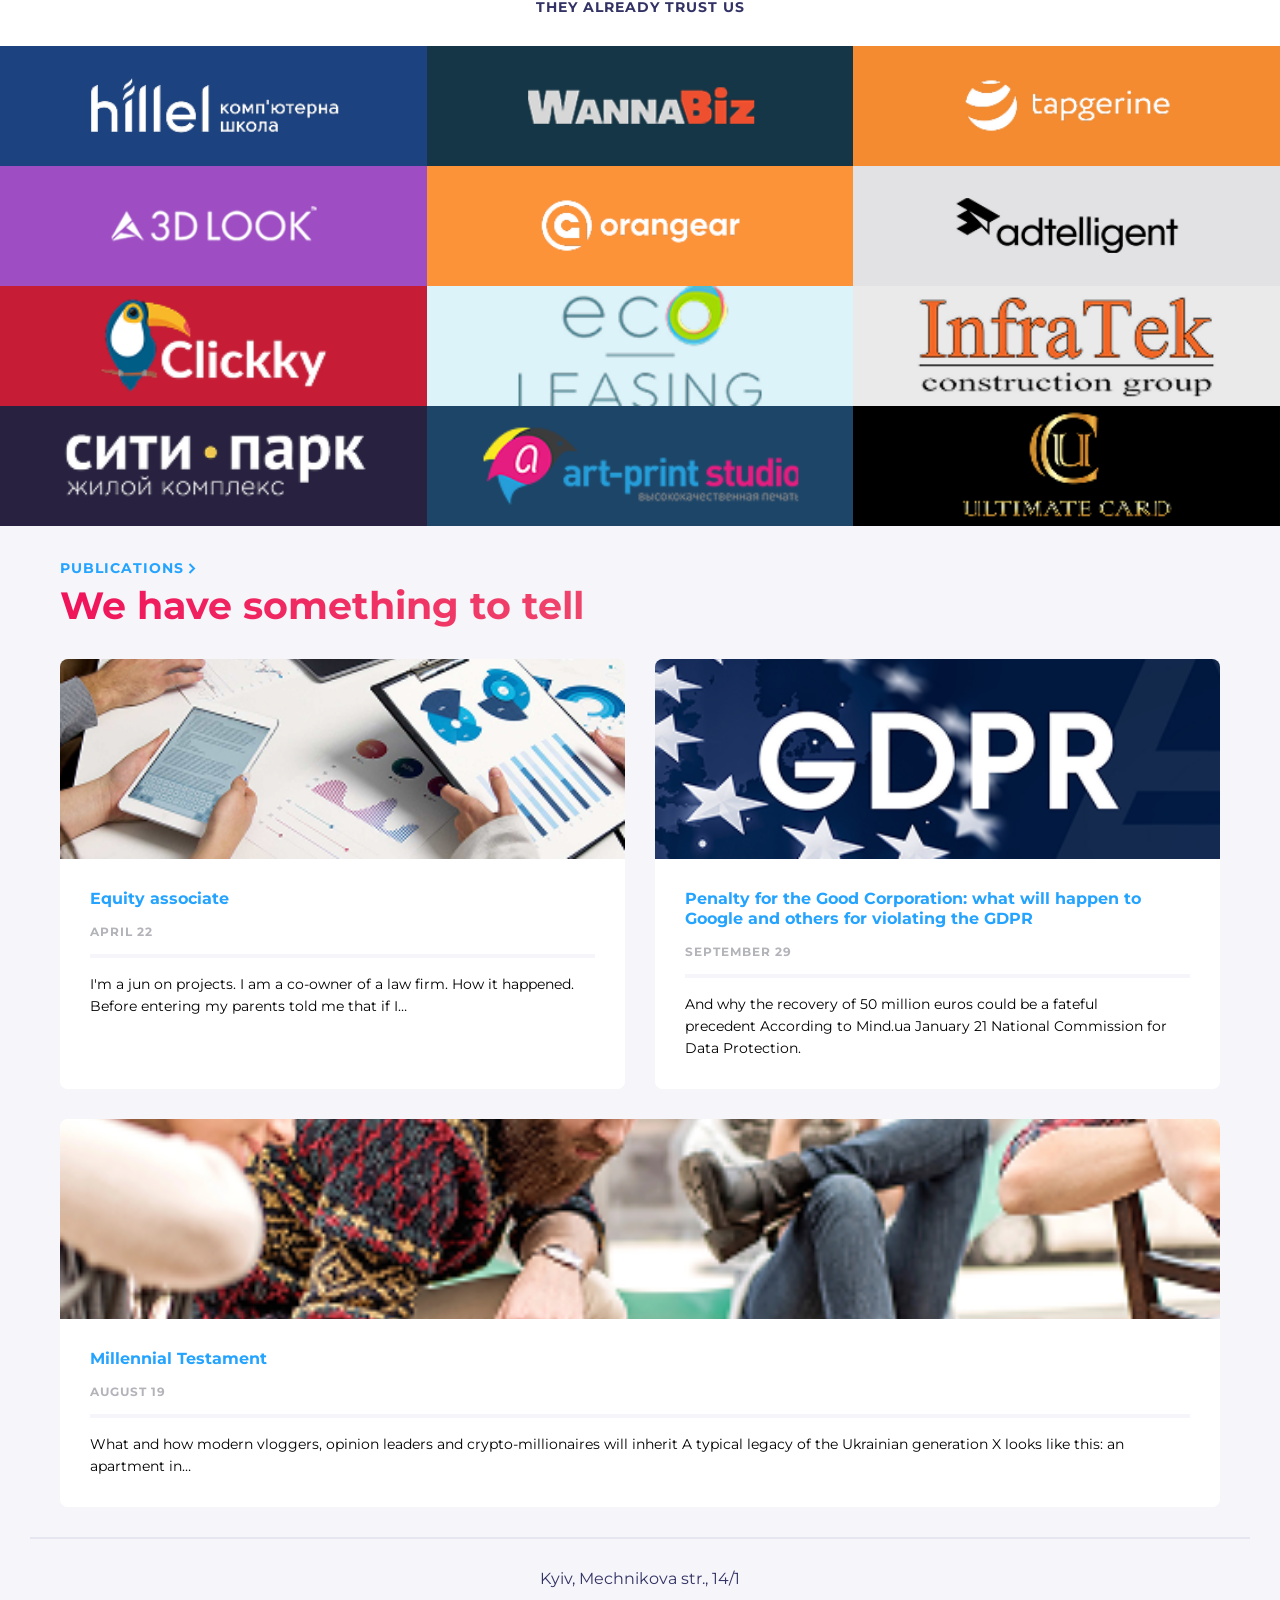
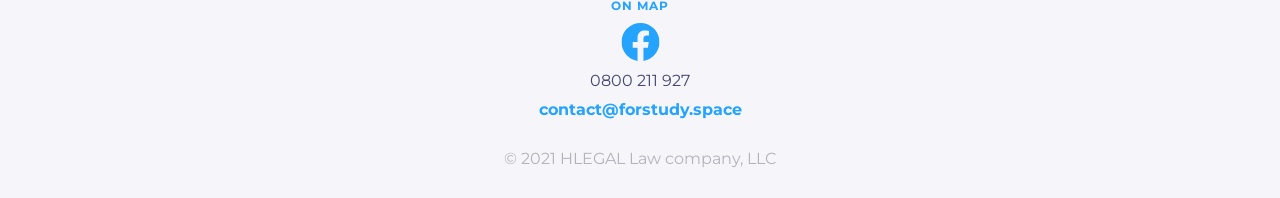
==== commit a977b081: "Improve tablet layout and fix navigation and heading gradients" ====
--- a/index.html
+++ b/index.html
@@ -16,7 +16,14 @@
         <a class="header__lang-link" href="#">РУ</a>
         <a class="header__lang-link active" href="#">EN</a>
       </div>
+      <span class="header__address">Kyiv, Mechnikova str., 14/1</span>
       <a class="header__phone" href="tel:+0800 211 927">0800 211 927</a>
+      <a class="header__facebook" href="#" area-lable="Facebook">
+        <svg xmlns="http://www.w3.org/2000/svg" width="24" height="24" viewBox="0 0 24 24" area-hidden="true">
+          <path fill="currentColor"
+            d="M24 12.073C24 5.405 18.627 0 12 0S0 5.405 0 12.073C0 18.1 4.388 23.094 10.125 24v-8.437H7.078v-3.49h3.047v-2.66c0-3.025 1.792-4.697 4.533-4.697 1.312 0 2.686.236 2.686.236v2.971h-1.513c-1.491 0-1.956.931-1.956 1.887v2.263h3.328l-.532 3.49h-2.796V24C19.612 23.094 24 18.1 24 12.073Z" />
+        </svg>
+      </a>
     </div>
     <div class="header__logo">
       <div class="header__logo-wrapper">
@@ -70,12 +77,12 @@
               fill="white" />
           </svg>
         </div>
-        <svg class="header__logo-svg--c" xmlns="http://www.w3.org/2000/svg" width="12" height="26" viewBox="0 0 12 26"
+        <!-- <svg class="header__logo-svg--c" xmlns="http://www.w3.org/2000/svg" width="12" height="26" viewBox="0 0 12 26"
           fill="none">
           <path fill-rule="evenodd" clip-rule="evenodd" d="M8.72827 0H11.9505L3.55574 26H0.333496L8.72827 0Z"
             fill="#F0145A" />
         </svg>
-        <h2 class="header__logo-serv">services</h2>
+        <h2 class="header__logo-serv">services</h2> -->
       </div>
       <nav class="header__menu">
         <button class="header__menu-btn">
@@ -93,7 +100,7 @@
             </svg>
           </button>
           <li class="header__menu-item"><a class="menu-link" href="./about.html">about us</a></li>
-          <li class="header__menu-item"><a class="menu-link" href="./servises.html">services</a></li>
+          <li class="header__menu-item"><a class="menu-link" href="./services.html">services</a></li>
           <li class="header__menu-item"><a class="menu-link" href="./team.html">team</a></li>
           <li class="header__menu-item"><a class="menu-link" href="./publications.html">publications</a></li>
           <li class="header__menu-item"><a class="menu-link" href="./contacts.html">contact</a></li>
@@ -151,8 +158,7 @@
       </h3>
     </div>
     <div class="serv__text-wrapper">
-      <span class="serv__text">What can we do</span>
-      <span class="serv__text"> better than others?</span>
+      <h2 class="serv__text">What can we do better than others?</h2>
     </div>
     <div class="serv__list">
       <div class="serv__list-card">
@@ -494,8 +500,7 @@
       </h3>
     </div>
     <div class="publications__text-wrapper">
-      <span class="publications__text">We have </span>
-      <span class="publications__text">something to tell</span>
+      <h2 class="publications__text">We have something to tell</h2>
     </div>
     <div class="pub__list">
       <article class="pub__list-item">
--- a/css/style.css
+++ b/css/style.css
@@ -137,6 +137,13 @@
 }
 .light-theme .header__lang-link.active {
   color: #fff;
+}
+
+.header__address {
+  display: none;
+  color: #B3B3BA;
+  font-family: "Montserrat", "Arial", sans-serif;
+  font-size: 16px;
 }
 
 .header__phone {
@@ -272,11 +279,43 @@
   pointer-events: all;
 }
 
-.light-theme.header__menu-btn {
-  color: #323264;
+.light-theme .header__menu-btn svg path {
+  stroke: #323264;
+}
+
+.header__facebook {
+  display: none;
+  color: #fff;
+}
+.header__facebook:hover {
+  color: #f0145a;
 }
 
 @media (min-width: 768px) {
+  .header__address,
+  .header__phone,
+  .header__facebook {
+    display: flex;
+    justify-content: space-between;
+    align-items: center;
+    flex-direction: row;
+    gap: 6px;
+  }
+  .header__address::before,
+  .header__phone::before,
+  .header__facebook::before {
+    content: "";
+    width: 6px;
+    height: 6px;
+    flex-shrink: 0;
+    border-radius: 50%;
+    background-color: #E6E6F0;
+  }
+  .header__address {
+    position: relative;
+    z-index: 3;
+    gap: 7px;
+  }
   .header__wrapper {
     opacity: 1;
   }
@@ -341,10 +380,22 @@
   }
   .header__wrapper {
     display: flex;
-    justify-content: space-between;
+    justify-content: flex-start;
     align-items: center;
     flex-direction: row;
-    gap: 0px;
+    gap: 6px;
+  }
+}
+@media (min-width: 1024px) {
+  .header__wrapper {
+    justify-content: flex-end;
+    padding: 60px 160px 0;
+    gap: 6px;
+  }
+  .header__logo {
+    flex-direction: row;
+    align-items: flex-end;
+    justify-content: space-between;
   }
 }
 .hero {
@@ -387,17 +438,16 @@
 
 @media (min-width: 768px) {
   .hero {
-    min-height: 100vh;
+    min-height: 790px;
   }
   .hero__title {
-    font-size: 38px;
     max-width: 800px;
     margin-top: 269px;
   }
   .hero__svg-letter {
     top: -234px;
     left: -62px;
-    width: 119%;
+    width: 893.28px;
   }
 }
 .experience {
@@ -423,6 +473,7 @@
   font-weight: 700;
   font-size: 30px;
   font-family: "Montserrat", "Arial", sans-serif;
+  line-height: 37px;
   cursor: pointer;
   flex: 0 0 auto;
   transition: background-color 0.3s ease;
@@ -462,13 +513,17 @@
 
 @media (min-width: 768px) {
   .exp__nav-list {
-    padding: 30px 60px;
+    padding: 60px;
+  }
+  .exp__nav-list-item {
+    line-height: 37px;
+    font-size: 38px;
   }
   .exp__separator {
     margin: 0 60px;
   }
   .exp__title {
-    font-size: 26px;
+    font-size: 30px;
     padding: 0 60px;
   }
   .exp__text {
@@ -511,9 +566,12 @@
 }
 
 .serv__text {
+  margin: 0;
+  text-wrap: wrap;
   font-weight: 700;
   font-size: 30px;
   font-family: "Montserrat", "Arial", sans-serif;
+  line-height: 37px;
   background: linear-gradient(90deg, #f0145a 0.84%, #ef8080 99.96%);
   -webkit-background-clip: text;
   background-clip: text;
@@ -577,6 +635,10 @@
   .services {
     padding: 0 60px 60px;
   }
+  .serv__text {
+    font-size: 38px;
+    line-height: 46px;
+  }
   .serv__list {
     grid-template-columns: repeat(2, 1fr);
     gap: 40px;
@@ -643,6 +705,7 @@
   color: #24A3FF;
   font-weight: 700;
   font-size: 14px;
+  line-height: 17px;
   font-family: "Montserrat", "Arial", sans-serif;
   letter-spacing: 1px;
   text-transform: uppercase;
@@ -661,6 +724,7 @@
   font-weight: 700;
   font-size: 30px;
   font-family: "Montserrat", "Arial", sans-serif;
+  line-height: 37px;
   background: linear-gradient(90deg, #f0145a 0.84%, #ef8080 99.96%);
   -webkit-background-clip: text;
   background-clip: text;
@@ -714,7 +778,8 @@
     padding: 60px;
   }
   .team__desc-text {
-    font-size: 40px;
+    font-size: 38px;
+    line-height: 46px;
   }
 }
 .clients__title {
@@ -739,9 +804,12 @@
   .clients__list {
     display: grid;
     grid-template-columns: repeat(3, 1fr);
-    grid-template-rows: repeat(4, auto);
+    grid-template-rows: repeat(4, 120px);
     gap: 0px;
   }
+}
+.clients__item {
+  height: 120px;
 }
 @media (max-width: 767px) {
   .clients__item.hidden {
@@ -753,16 +821,18 @@
     display: flex;
     justify-content: center;
     align-items: center;
-    flex-direction: row;
-    gap: 0px;
   }
   .clients__item.hidden {
     display: flex;
+    justify-content: center;
+    align-items: center;
   }
 }
 .clients__logo {
-  max-width: 100%;
-  height: auto;
+  width: 100%;
+  height: 100%;
+  -o-object-fit: cover;
+     object-fit: cover;
   display: block;
 }
 
@@ -777,6 +847,7 @@
   color: #24A3FF;
   font-weight: 700;
   font-size: 14px;
+  line-height: 17px;
   font-family: "Montserrat", "Arial", sans-serif;
   letter-spacing: 1px;
   text-transform: uppercase;
@@ -794,6 +865,7 @@
 .publications__text {
   font-weight: 700;
   font-size: 30px;
+  line-height: 37px;
   font-family: "Montserrat", "Arial", sans-serif;
   background: linear-gradient(90deg, #f0145a 0.84%, #ef8080 99.96%);
   -webkit-background-clip: text;
@@ -818,6 +890,7 @@
 .pub__list-link {
   font-weight: 700;
   font-size: 16px;
+  line-height: 20px;
   font-family: "Montserrat", "Arial", sans-serif;
   color: #24A3FF;
 }
@@ -825,6 +898,7 @@
   color: #B3B3BA;
   font-weight: 700;
   font-size: 12px;
+  line-height: 15px;
   font-family: "Montserrat", "Arial", sans-serif;
   letter-spacing: 1px;
   text-transform: uppercase;
@@ -851,6 +925,37 @@
   background: #fff;
 }
 
+@media (min-width: 768px) {
+  .publications {
+    padding: 30px 60px 0;
+  }
+  .publications__text {
+    font-size: 38px;
+    line-height: 46px;
+  }
+  .pub__list {
+    display: grid;
+    grid-template-columns: repeat(2, minmax(0, 1fr));
+  }
+  .pub__list-item {
+    background: #fff;
+    border-radius: 8px;
+    overflow: hidden;
+  }
+  .pub__list-item:last-child {
+    grid-column: 1/-1;
+  }
+  .pub__list-img {
+    width: 100%;
+    height: 200px;
+    -o-object-fit: cover;
+       object-fit: cover;
+  }
+  .pub__list-wrapper {
+    align-self: stretch;
+    flex-grow: 1;
+  }
+}
 .footer {
   padding: 30px;
   background: #F5F5FA;
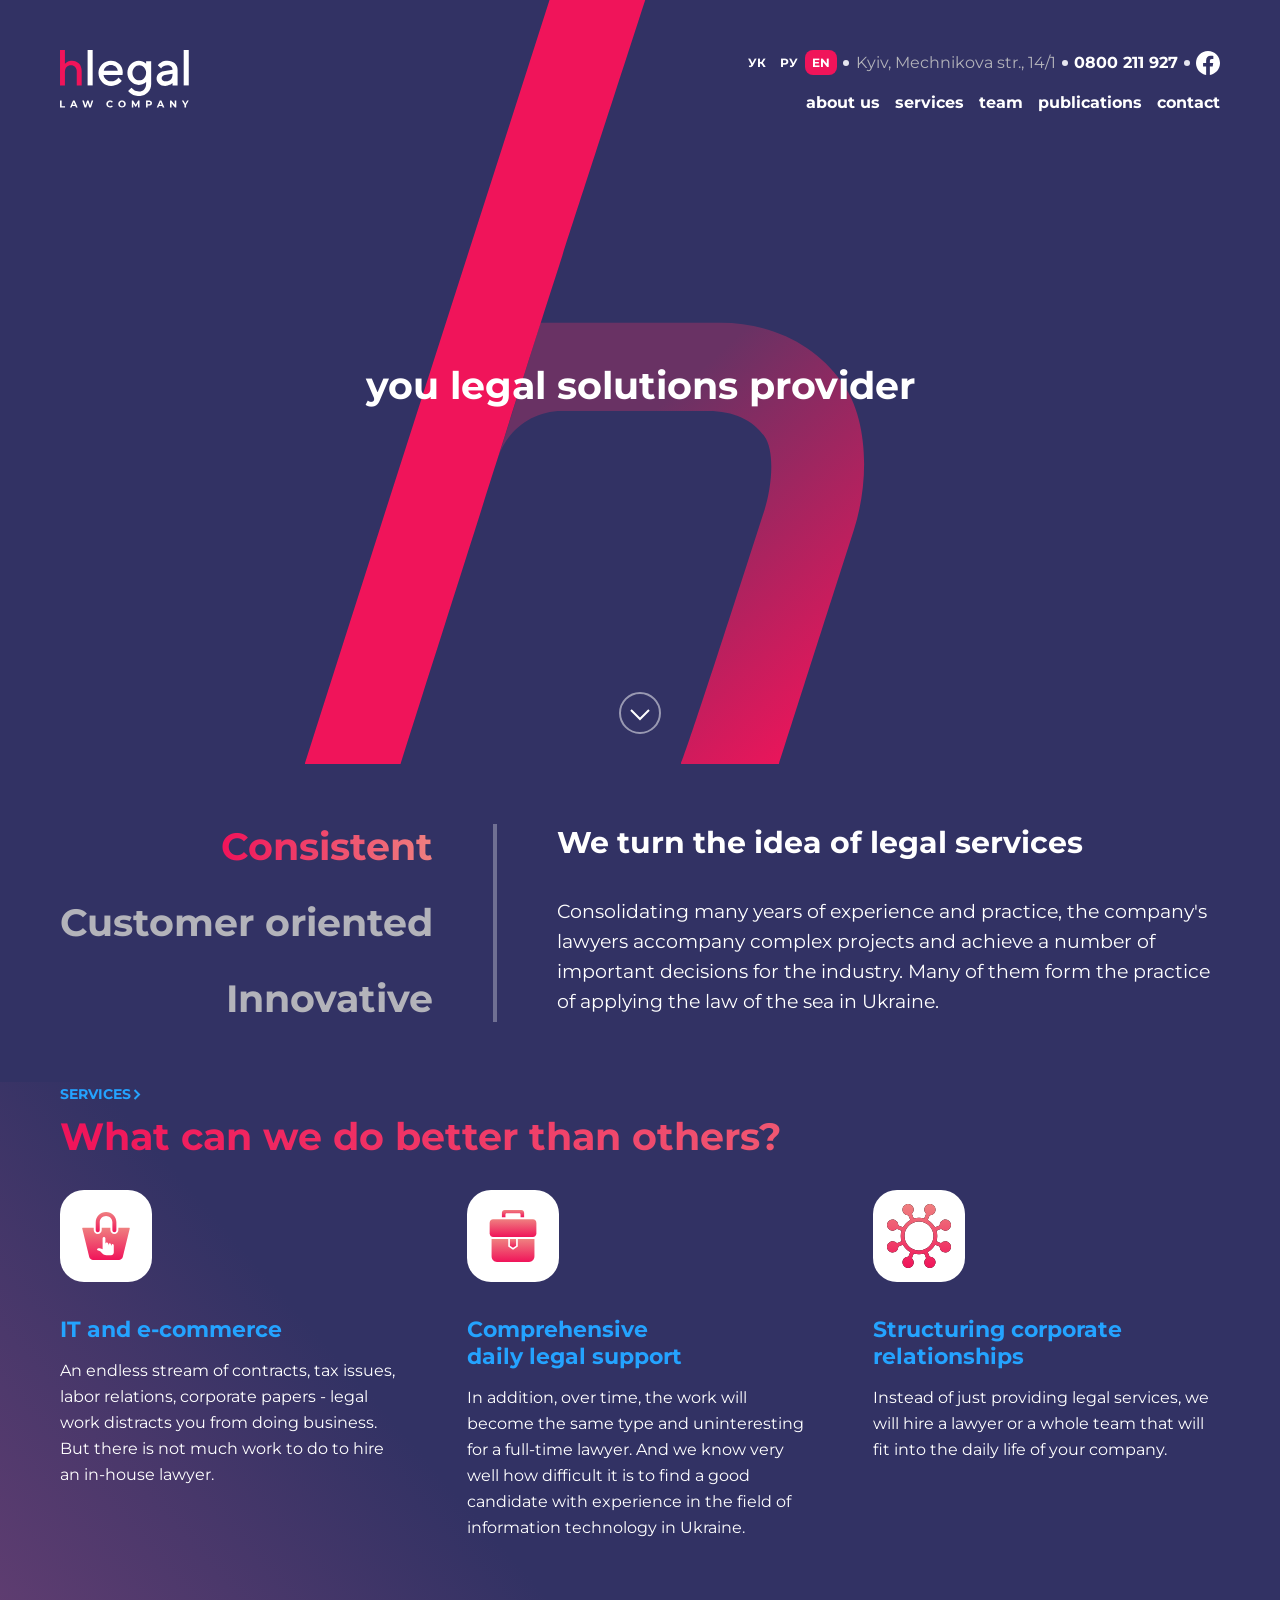
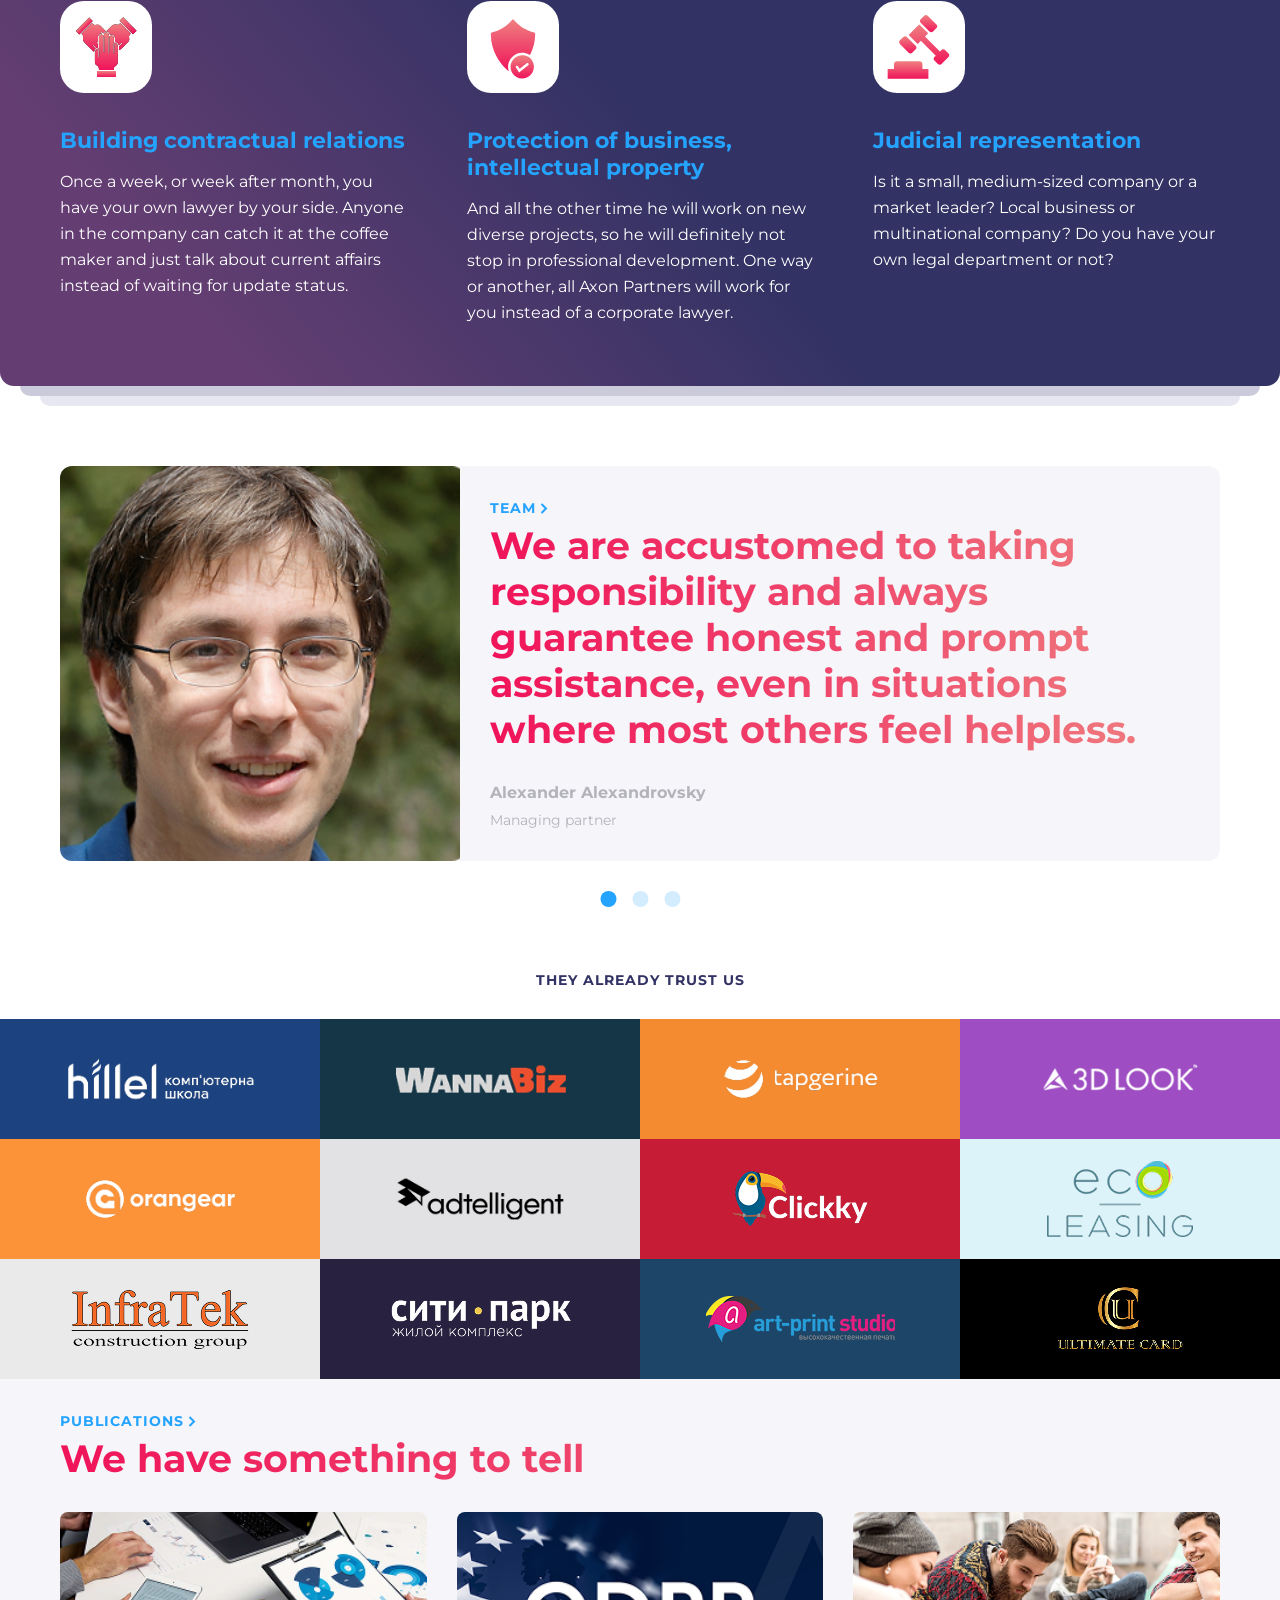
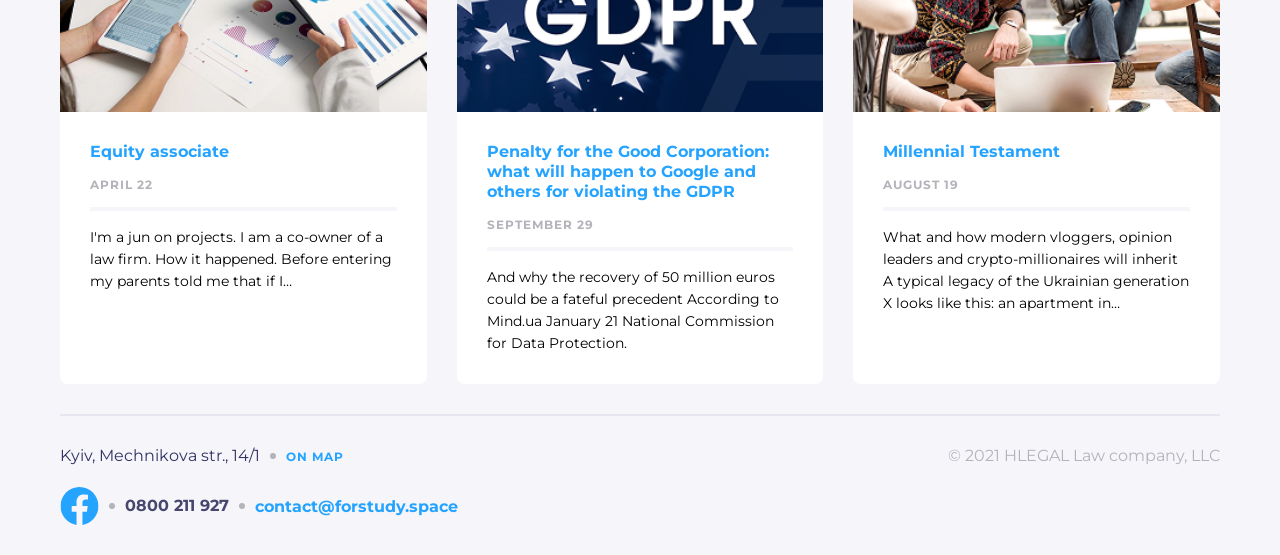
==== commit 24a7e96c: "Improve responsive layouts, client logos and hover effects" ====
--- a/index.html
+++ b/index.html
@@ -403,7 +403,7 @@
   <div class="serv__bg1"></div>
   <div class="serv__bg2"></div>
   <div class="serv__spacer"></div>
-  <section class="team">
+  <section class="team team--home">
     <img class="team__img" src="./image/team/team-1.jpg" alt="Team Photo">
     <div class="team__desc">
       <div class="team__desc-wrapper">
@@ -541,25 +541,29 @@
   <footer class="footer">
     <div class="footer__separator"></div>
     <div class="footer__wrapper">
-      <h3 class="footer__address">Kyiv, Mechnikova str., 14/1</h3>
-      <a class="footer__link" href="https://www.google.com/maps?q=Kyiv,+Mechnikova+str.,+14/1" target="_blank"
-        rel="noopener noreferrer">On map</a>
-      <svg xmlns="http://www.w3.org/2000/svg" width="39" height="38" viewBox="0 0 39 38" fill="none">
-        <g clip-path="url(#clip0_169520_2011)">
-          <path
-            d="M38.5 19.1161C38.5 8.55857 29.9934 0 19.5 0C9.00658 0 0.5 8.55857 0.5 19.1161C0.5 28.6575 7.44803 36.5659 16.5312 38V24.6419H11.707V19.1161H16.5312V14.9046C16.5312 10.1136 19.3678 7.46723 23.7078 7.46723C25.7866 7.46723 27.9609 7.84059 27.9609 7.84059V12.545H25.5651C23.2048 12.545 22.4688 14.0185 22.4688 15.5302V19.1161H27.7383L26.8959 24.6419H22.4688V38C31.552 36.5659 38.5 28.6575 38.5 19.1161Z"
-            fill="#24A3FF" />
-        </g>
-        <defs>
-          <clippath id="clip0_169520_2011">
-            <rect width="38" height="38" fill="white" transform="translate(0.5)" />
-          </clippath>
-        </defs>
-      </svg>
-      <a class="footer__phone" href="tel:0800 211 927">0800 211 927</a>
-      <a class="footer__email" href="mailto:contact@forstudy.space">contact@forstudy.space</a>
-    </div>
-    <div class="footer__rignts">© 2021 HLEGAL Law company, LLC</div>
+      <div class="footer__row">
+        <h3 class="footer__address">Kyiv, Mechnikova str., 14/1</h3>
+        <a class="footer__link" href="https://www.google.com/maps?q=Kyiv,+Mechnikova+str.,+14/1" target="_blank"
+          rel="noopener noreferrer">On map</a>
+      </div>
+      <div class="footer__row">
+        <svg xmlns="http://www.w3.org/2000/svg" width="39" height="38" viewBox="0 0 39 38" fill="none">
+          <g clip-path="url(#clip0_169520_2011)">
+            <path
+              d="M38.5 19.1161C38.5 8.55857 29.9934 0 19.5 0C9.00658 0 0.5 8.55857 0.5 19.1161C0.5 28.6575 7.44803 36.5659 16.5312 38V24.6419H11.707V19.1161H16.5312V14.9046C16.5312 10.1136 19.3678 7.46723 23.7078 7.46723C25.7866 7.46723 27.9609 7.84059 27.9609 7.84059V12.545H25.5651C23.2048 12.545 22.4688 14.0185 22.4688 15.5302V19.1161H27.7383L26.8959 24.6419H22.4688V38C31.552 36.5659 38.5 28.6575 38.5 19.1161Z"
+              fill="#24A3FF" />
+          </g>
+          <defs>
+            <clippath id="clip0_169520_2011">
+              <rect width="38" height="38" fill="white" transform="translate(0.5)" />
+            </clippath>
+          </defs>
+        </svg>
+        <a class="footer__phone" href="tel:0800 211 927">0800 211 927</a>
+        <a class="footer__email" href="mailto:contact@forstudy.space">contact@forstudy.space</a>
+      </div>
+    </div>
+    <div class="footer__rights">© 2021 HLEGAL Law company, LLC</div>
   </footer>
 
   <script src="./js/script.js"></script>
--- a/css/style.css
+++ b/css/style.css
@@ -112,7 +112,7 @@
 
 .header__lang {
   display: flex;
-  gap: 6px;
+  gap: 0;
 }
 
 .header__lang-link {
@@ -387,15 +387,22 @@
   }
 }
 @media (min-width: 1024px) {
+  .header {
+    position: relative;
+  }
   .header__wrapper {
     justify-content: flex-end;
-    padding: 60px 160px 0;
-    gap: 6px;
   }
   .header__logo {
     flex-direction: row;
-    align-items: flex-end;
-    justify-content: space-between;
+    justify-content: flex-end;
+    padding: 18px 60px 0;
+  }
+  .header__logo-wrapper {
+    position: absolute;
+    top: 50px;
+    left: 60px;
+    padding: 0;
   }
 }
 .hero {
@@ -450,6 +457,20 @@
     width: 893.28px;
   }
 }
+@media (min-width: 1024px) {
+  .hero {
+    min-height: 652px;
+  }
+  .hero__title {
+    margin-top: 250px;
+  }
+  .hero__svg-letter {
+    top: -116px;
+    width: 670px;
+    left: 50%;
+    transform: translateX(-50%);
+  }
+}
 .experience {
   background-color: #323264;
 }
@@ -476,7 +497,7 @@
   line-height: 37px;
   cursor: pointer;
   flex: 0 0 auto;
-  transition: background-color 0.3s ease;
+  transition: color 0.3s ease, transform 0.3s ease;
 }
 .exp__nav-list-item.active {
   background: linear-gradient(90deg, #f0145a 0.84%, #ef8080 99.96%);
@@ -485,6 +506,12 @@
   color: transparent;
   -webkit-text-fill-color: transparent;
 }
+.exp__nav-list-item:hover {
+  background: none;
+  color: #f0145a;
+  transform: translateX(2px);
+  -webkit-text-fill-color: #f0145a;
+}
 
 .exp__separator {
   height: 4px;
@@ -497,6 +524,7 @@
   color: #fff;
   font-weight: 700;
   font-size: 20px;
+  line-height: 24px;
   font-family: "Montserrat", "Arial", sans-serif;
   padding: 0 30px;
   margin: 30px 0;
@@ -516,18 +544,75 @@
     padding: 60px;
   }
   .exp__nav-list-item {
-    line-height: 37px;
     font-size: 38px;
+    line-height: 46px;
   }
   .exp__separator {
     margin: 0 60px;
   }
   .exp__title {
     font-size: 30px;
+    line-height: 37px;
     padding: 0 60px;
   }
   .exp__text {
     padding: 0 60px 60px;
+  }
+}
+@media (min-width: 1024px) {
+  .experience {
+    display: grid;
+    grid-template-columns: max-content 4px minmax(0, 1fr);
+    gap: 30px 60px;
+    padding: 60px;
+  }
+  .exp__nav {
+    grid-column: 1;
+    grid-row: 1/3;
+    align-self: center;
+    width: auto;
+    overflow: visible;
+  }
+  .exp__nav-list {
+    flex-direction: column;
+    align-items: flex-end;
+    padding: 0;
+  }
+  .exp__nav-list-item:last-child {
+    display: none;
+  }
+  .exp__separator {
+    grid-column: 2;
+    grid-row: 1/3;
+    width: 4px;
+    height: auto;
+    margin: 0;
+  }
+  .exp__title {
+    grid-column: 3;
+    grid-row: 1;
+    padding: 0;
+    margin: 0;
+    text-wrap: wrap;
+  }
+  .exp__text {
+    grid-column: 3;
+    grid-row: 2;
+    padding: 0;
+    margin: 0;
+  }
+}
+@media (min-width: 1440px) {
+  .experience {
+    padding-inline: 180px;
+  }
+  .exp__nav-list-item:last-child {
+    display: list-item;
+  }
+}
+@media (min-width: 1920px) {
+  .experience {
+    padding-inline: 280px;
   }
 }
 .services {
@@ -547,14 +632,15 @@
   color: #24A3FF;
   font-weight: 700;
   font-size: 14px;
+  line-height: 17px;
   font-family: "Montserrat", "Arial", sans-serif;
   text-transform: uppercase;
 }
 .serv__link:hover {
-  color: #0085FF;
+  color: #f0145a;
 }
 .serv__link:hover path {
-  stroke: #0085FF;
+  stroke: #f0145a;
 }
 .serv__link:hover svg {
   transform: translateX(2px);
@@ -587,25 +673,30 @@
 
 .serv__list {
   display: grid;
+  grid-template-columns: 1fr;
   gap: 40px;
   padding-top: 30px;
 }
 .serv__list-card-title {
   font-weight: 700;
   font-size: 22px;
+  line-height: 27px;
   font-family: "Montserrat", "Arial", sans-serif;
   color: #24A3FF;
   margin: 30px 0 15px;
 }
 .serv__list-card-title a {
   color: inherit;
+}
+.serv__list-card-title a:hover {
+  color: #f0145a;
 }
 .serv__list-card-text {
   font-weight: 400;
   font-size: 16px;
   font-family: "Montserrat", "Arial", sans-serif;
+  line-height: 26px;
   color: #fff;
-  line-height: 26px;
 }
 
 .serv__bg1 {
@@ -640,8 +731,24 @@
     line-height: 46px;
   }
   .serv__list {
-    grid-template-columns: repeat(2, 1fr);
-    gap: 40px;
+    display: grid;
+    grid-template-columns: repeat(2, minmax(0, 1fr));
+    gap: 60px;
+  }
+  .serv__spacer {
+    height: 60px;
+  }
+}
+@media (min-width: 1024px) {
+  .serv__list {
+    display: grid;
+    grid-template-columns: repeat(3, minmax(0, 1fr));
+    gap: 60px;
+  }
+}
+@media (min-width: 1920px) {
+  .services {
+    padding-inline: 160px;
   }
 }
 .team {
@@ -682,6 +789,7 @@
 .team__name {
   font-weight: 700;
   font-size: 16px;
+  line-height: 20px;
   font-family: "Montserrat", "Arial", sans-serif;
   color: #323264;
   margin-top: 15px;
@@ -711,10 +819,10 @@
   text-transform: uppercase;
 }
 .team__desc-link:hover {
-  color: #0085FF;
+  color: #f0145a;
 }
 .team__desc-link:hover path {
-  stroke: #0085FF;
+  stroke: #f0145a;
 }
 .team__desc-link:hover svg {
   transform: translateX(2px);
@@ -734,6 +842,7 @@
 .team__desc-name {
   font-weight: 700;
   font-size: 16px;
+  line-height: 20px;
   font-family: "Montserrat", "Arial", sans-serif;
   color: #B3B3BA;
   margin-top: 30px;
@@ -741,6 +850,7 @@
 .team__desc-position {
   font-weight: 400;
   font-size: 14px;
+  line-height: 22px;
   font-family: "Montserrat", "Arial", sans-serif;
   color: #B3B3BA;
   margin-top: 6px;
@@ -782,9 +892,35 @@
     line-height: 46px;
   }
 }
+@media (min-width: 1024px) {
+  .team--home {
+    display: grid;
+    grid-template-columns: 400px minmax(0, 1fr);
+    gap: 0;
+  }
+  .team--home .team__img {
+    width: 100%;
+    height: 100%;
+    min-height: 0;
+    -o-object-fit: cover;
+       object-fit: cover;
+    border-radius: 12px 0 0 12px;
+  }
+  .team--home .team__desc {
+    padding: 30px;
+    border-radius: 0 12px 12px 0;
+  }
+  .team--home .team__slider,
+  .team--home .team__spacer {
+    grid-column: 1/-1;
+  }
+}
 .clients__title {
   display: flex;
   justify-content: center;
+  align-items: center;
+  flex-direction: row;
+  gap: 0px;
   color: #323264;
   font-weight: 700;
   font-size: 14px;
@@ -800,42 +936,79 @@
   flex-direction: column;
   gap: 0px;
 }
+.clients__item {
+  height: 120px;
+}
+.clients__item:nth-child(1) {
+  background-color: #1c4280;
+}
+.clients__item:nth-child(2) {
+  background-color: #143646;
+}
+.clients__item:nth-child(3) {
+  background-color: #f48b30;
+}
+.clients__item:nth-child(4) {
+  background-color: #9e4dc3;
+}
+.clients__item:nth-child(5) {
+  background-color: #fd9339;
+}
+.clients__item:nth-child(6) {
+  background-color: #e2e2e4;
+}
+.clients__item:nth-child(7) {
+  background-color: #c71c36;
+}
+.clients__item:nth-child(8) {
+  background-color: #dcf3f9;
+}
+.clients__item:nth-child(9) {
+  background-color: #eaeaea;
+}
+.clients__item:nth-child(10) {
+  background-color: #282240;
+}
+.clients__item:nth-child(11) {
+  background-color: #1d4568;
+}
+.clients__item:nth-child(12) {
+  background-color: #000000;
+}
+.clients__item.hidden {
+  display: none;
+}
+.clients__logo {
+  width: 100%;
+  height: 100%;
+  -o-object-fit: contain;
+     object-fit: contain;
+  display: block;
+}
+
 @media (min-width: 768px) {
   .clients__list {
     display: grid;
-    grid-template-columns: repeat(3, 1fr);
-    grid-template-rows: repeat(4, 120px);
-    gap: 0px;
-  }
-}
-.clients__item {
-  height: 120px;
-}
-@media (max-width: 767px) {
-  .clients__item.hidden {
-    display: none;
-  }
-}
-@media (min-width: 768px) {
+    grid-template-columns: repeat(3, minmax(0, 1fr));
+    gap: 0;
+    grid-auto-rows: 120px;
+  }
   .clients__item {
     display: flex;
     justify-content: center;
     align-items: center;
+    flex-direction: row;
+    gap: 0px;
   }
   .clients__item.hidden {
     display: flex;
-    justify-content: center;
-    align-items: center;
-  }
-}
-.clients__logo {
-  width: 100%;
-  height: 100%;
-  -o-object-fit: cover;
-     object-fit: cover;
-  display: block;
-}
-
+  }
+}
+@media (min-width: 1024px) {
+  .clients__list {
+    grid-template-columns: repeat(4, minmax(0, 1fr));
+  }
+}
 .publications {
   padding: 30px 30px 0 30px;
   background: #F5F5FA;
@@ -853,10 +1026,10 @@
   text-transform: uppercase;
 }
 .publications__link:hover {
-  color: #0085FF;
+  color: #f0145a;
 }
 .publications__link:hover path {
-  stroke: #0085FF;
+  stroke: #f0145a;
 }
 .publications__link:hover svg {
   transform: translateX(2px);
@@ -956,6 +1129,16 @@
     flex-grow: 1;
   }
 }
+@media (min-width: 1024px) {
+  .pub__list {
+    display: grid;
+    grid-template-columns: repeat(3, minmax(0, 1fr));
+    gap: 30px;
+  }
+  .pub__list-item:last-child {
+    grid-column: auto;
+  }
+}
 .footer {
   padding: 30px;
   background: #F5F5FA;
@@ -977,20 +1160,23 @@
   color: #323264;
   font-weight: 400;
   font-size: 16px;
+  line-height: 20px;
   font-family: "Montserrat", "Arial", sans-serif;
 }
 .footer__link {
   color: #24A3FF;
   font-weight: 700;
   font-size: 12px;
+  line-height: 15px;
   font-family: "Montserrat", "Arial", sans-serif;
   letter-spacing: 1px;
   text-transform: uppercase;
 }
 .footer__phone {
   color: #46466E;
-  font-weight: 400;
+  font-weight: 700;
   font-size: 16px;
+  line-height: 20px;
   font-family: "Montserrat", "Arial", sans-serif;
 }
 .footer__email {
@@ -999,12 +1185,56 @@
   font-size: 16px;
   font-family: "Montserrat", "Arial", sans-serif;
 }
-.footer__rignts {
+.footer__rights {
   display: flex;
   justify-content: center;
   margin-top: 30px;
   color: #B3B3BA;
   font-weight: 400;
   font-size: 16px;
-  font-family: "Montserrat", "Arial", sans-serif;
+  line-height: 20px;
+  font-family: "Montserrat", "Arial", sans-serif;
+}
+
+.footer__row {
+  display: flex;
+  justify-content: flex-start;
+  align-items: center;
+  flex-direction: column;
+  gap: 10px;
+}
+
+@media (min-width: 768px) {
+  .footer {
+    position: relative;
+    padding: 30px 60px;
+  }
+  .footer__wrapper {
+    align-items: flex-start;
+    gap: 21px;
+  }
+  .footer__row {
+    flex-direction: row;
+  }
+  .footer__rights {
+    position: absolute;
+    top: 62px;
+    right: 60px;
+    margin-top: 0;
+  }
+  .footer__link, .footer__phone, .footer__email {
+    display: flex;
+    justify-content: flex-start;
+    align-items: center;
+    flex-direction: row;
+    gap: 10px;
+  }
+  .footer__link::before, .footer__phone::before, .footer__email::before {
+    content: "";
+    width: 6px;
+    height: 6px;
+    flex-shrink: 0;
+    border-radius: 50%;
+    background: #B3B3BA;
+  }
 }/*# sourceMappingURL=style.css.map */
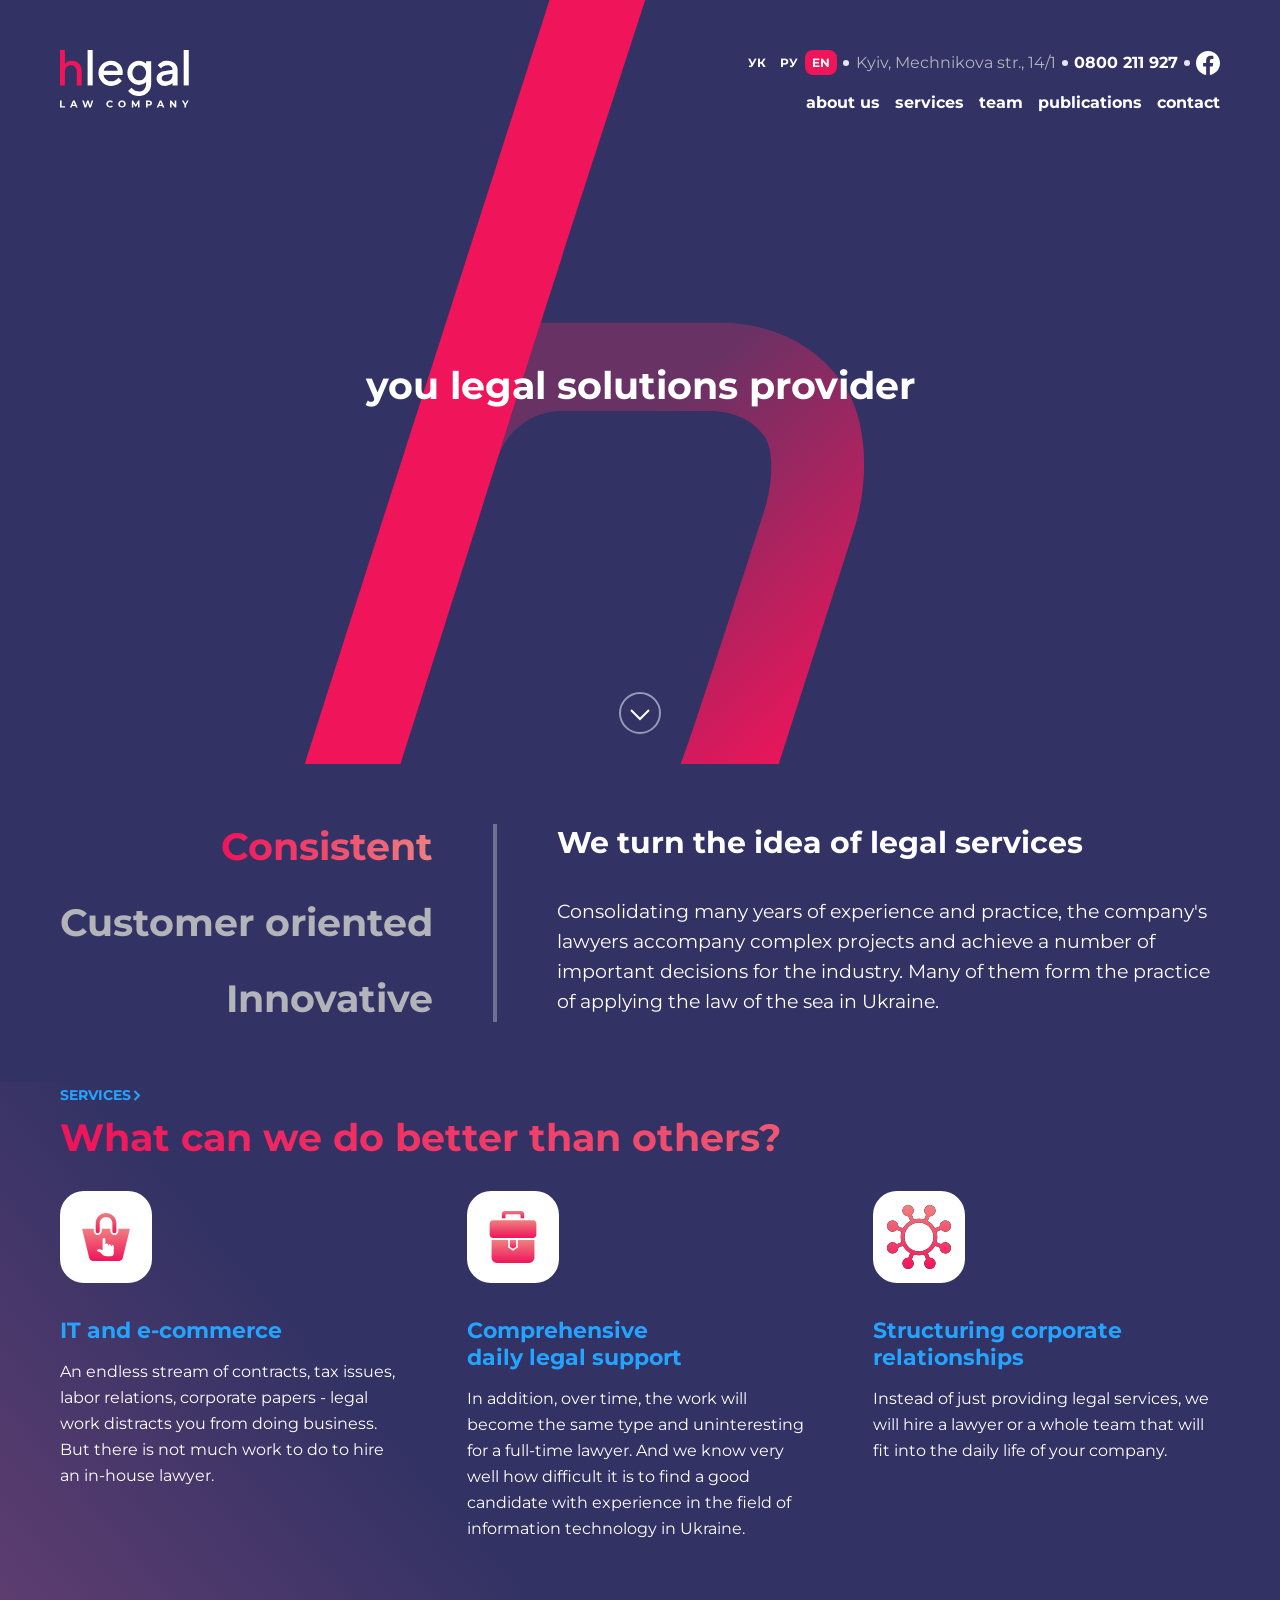
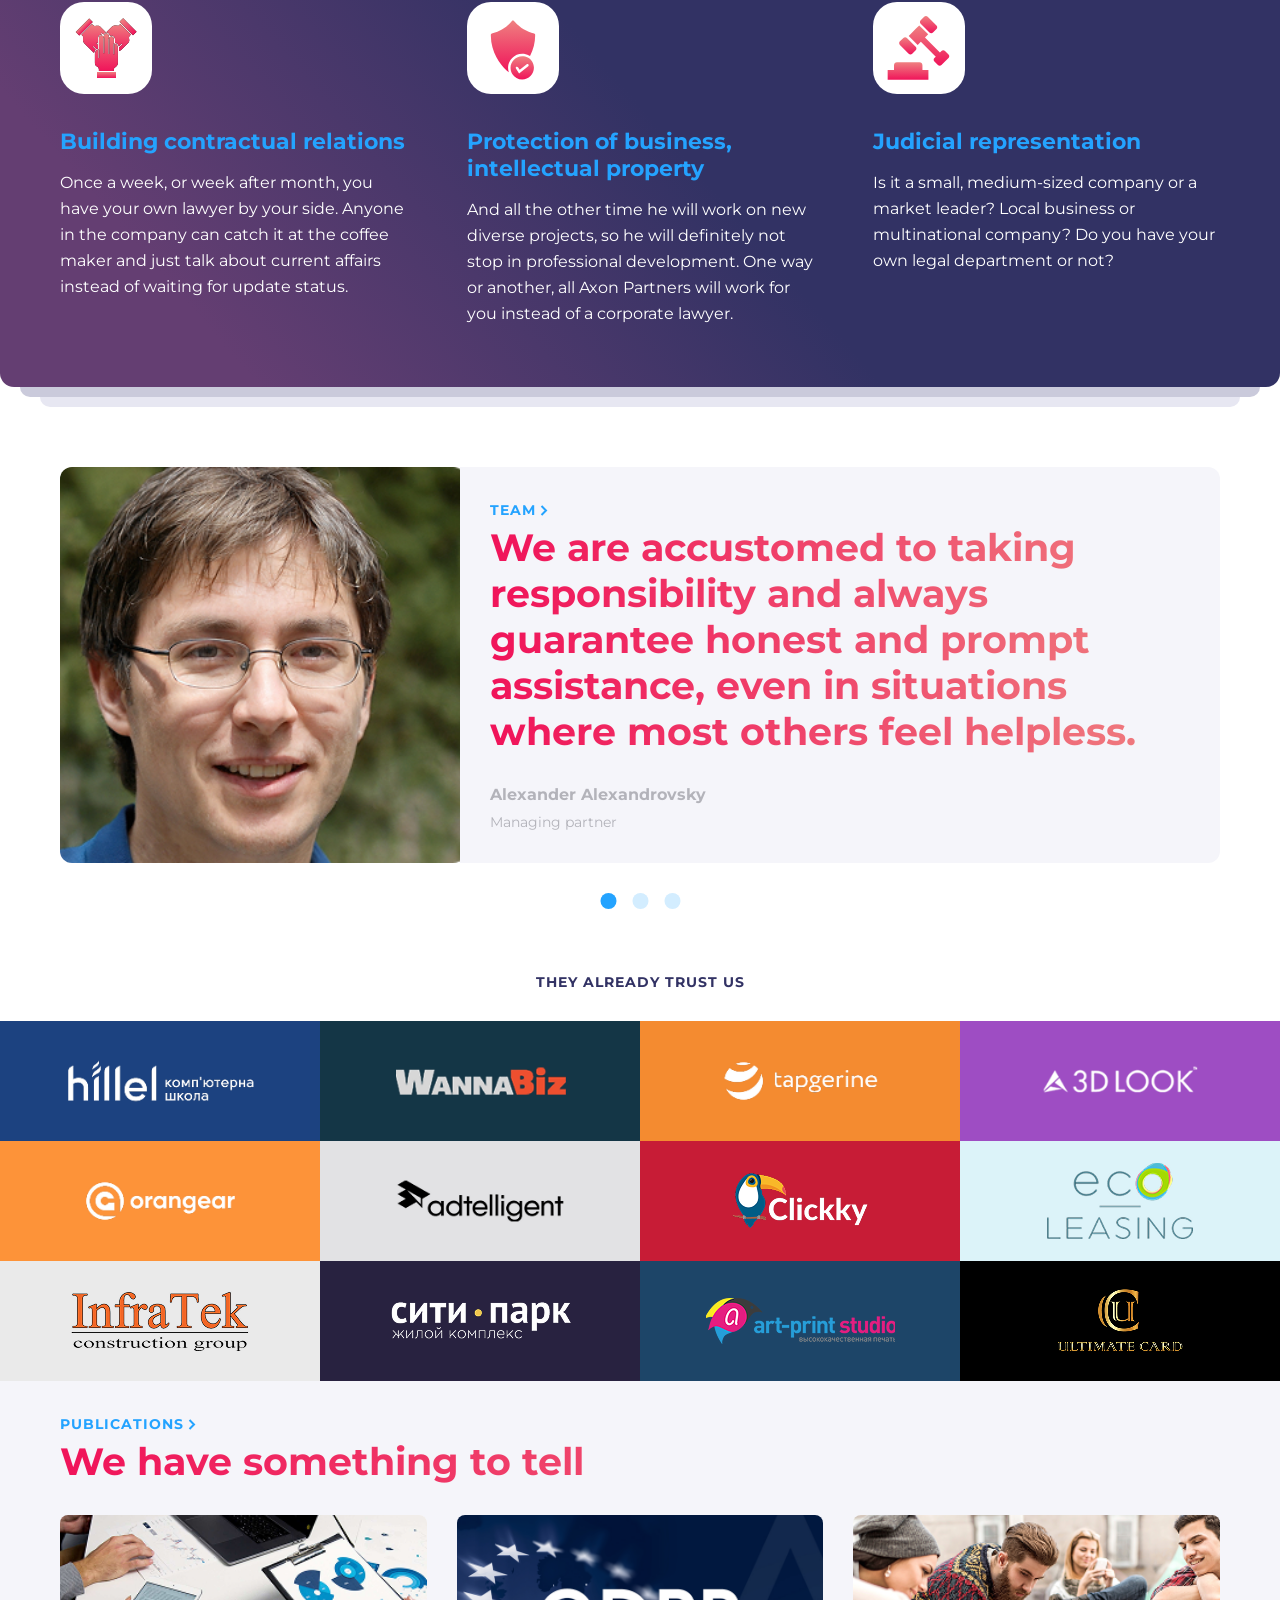
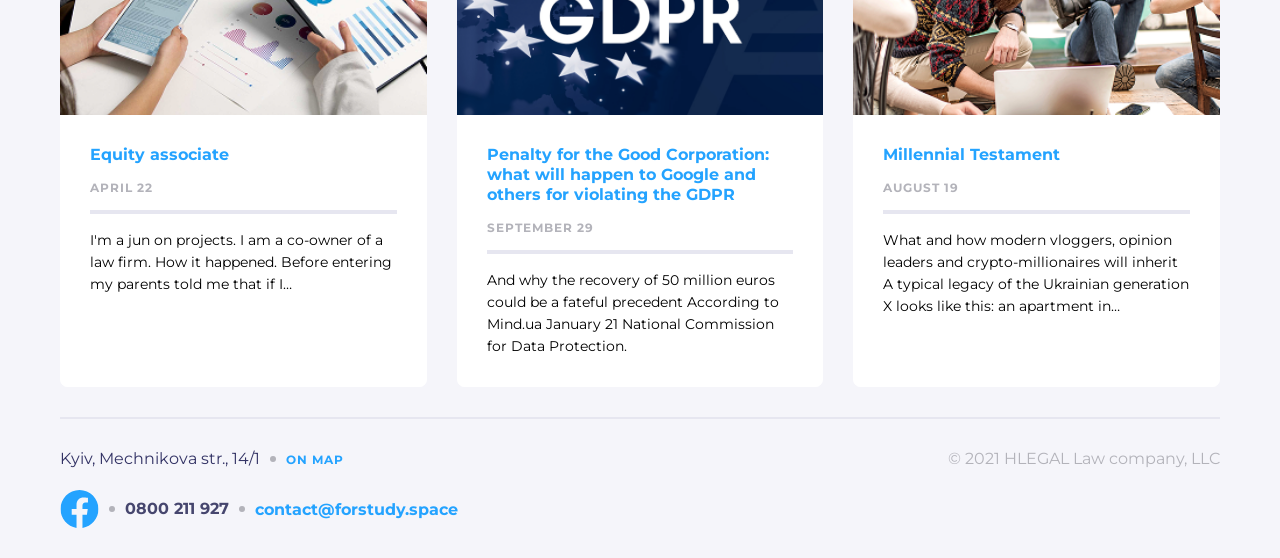
==== commit 86c8a05f: "Add responsive contact page, form validation and demo submission states" ====
--- a/index.html
+++ b/index.html
@@ -17,9 +17,9 @@
         <a class="header__lang-link active" href="#">EN</a>
       </div>
       <span class="header__address">Kyiv, Mechnikova str., 14/1</span>
-      <a class="header__phone" href="tel:+0800 211 927">0800 211 927</a>
-      <a class="header__facebook" href="#" area-lable="Facebook">
-        <svg xmlns="http://www.w3.org/2000/svg" width="24" height="24" viewBox="0 0 24 24" area-hidden="true">
+      <a class="header__phone" href="tel:0800211927">0800 211 927</a>
+      <a class="header__facebook" href="#" aria-label="Facebook">
+        <svg xmlns="http://www.w3.org/2000/svg" width="24" height="24" viewBox="0 0 24 24" aria-hidden="true">
           <path fill="currentColor"
             d="M24 12.073C24 5.405 18.627 0 12 0S0 5.405 0 12.073C0 18.1 4.388 23.094 10.125 24v-8.437H7.078v-3.49h3.047v-2.66c0-3.025 1.792-4.697 4.533-4.697 1.312 0 2.686.236 2.686.236v2.971h-1.513c-1.491 0-1.956.931-1.956 1.887v2.263h3.328l-.532 3.49h-2.796V24C19.612 23.094 24 18.1 24 12.073Z" />
         </svg>
@@ -77,28 +77,25 @@
               fill="white" />
           </svg>
         </div>
-        <!-- <svg class="header__logo-svg--c" xmlns="http://www.w3.org/2000/svg" width="12" height="26" viewBox="0 0 12 26"
-          fill="none">
-          <path fill-rule="evenodd" clip-rule="evenodd" d="M8.72827 0H11.9505L3.55574 26H0.333496L8.72827 0Z"
-            fill="#F0145A" />
-        </svg>
-        <h2 class="header__logo-serv">services</h2> -->
       </div>
       <nav class="header__menu">
-        <button class="header__menu-btn">
+        <button class="header__menu-btn" type="button" aria-label="Open menu" aria-expanded="false"
+          aria-controls="site-menu">
           <svg xmlns="http://www.w3.org/2000/svg" width="32" height="33" viewBox="0 0 32 33" fill="none">
             <path d="M7 10.5H25" stroke="white" stroke-width="2" />
             <path d="M7 16.5H25" stroke="white" stroke-width="2" />
             <path d="M7 22.5H25" stroke="white" stroke-width="2" />
           </svg>
         </button>
-        <ul class="header__menu-list">
-          <button class="header__menu-close">
-            <svg xmlns="http://www.w3.org/2000/svg" width="32" height="32" viewBox="0 0 32 32" fill="none">
-              <path d="M7 7L25 25" stroke="#EC6F5D" stroke-width="2" />
-              <path d="M25 7L7 25" stroke="#EC6F5D" stroke-width="2" />
-            </svg>
-          </button>
+        <ul class="header__menu-list" id="site-menu">
+          <li class="header__menu-close-item">
+            <button class="header__menu-close" type="button" aria-label="Close menu">
+              <svg xmlns="http://www.w3.org/2000/svg" width="32" height="32" viewBox="0 0 32 32" fill="none">
+                <path d="M7 7L25 25" stroke="#EC6F5D" stroke-width="2" />
+                <path d="M25 7L7 25" stroke="#EC6F5D" stroke-width="2" />
+              </svg>
+            </button>
+          </li>
           <li class="header__menu-item"><a class="menu-link" href="./about.html">about us</a></li>
           <li class="header__menu-item"><a class="menu-link" href="./services.html">services</a></li>
           <li class="header__menu-item"><a class="menu-link" href="./team.html">team</a></li>
@@ -114,7 +111,7 @@
       <img src="./image/home-symbol.svg" alt="">
     </div>
     <h1 class="hero__title">you legal solutions provider</h1>
-    <button class="hero__btn">
+    <button class="hero__btn" type="button" aria-label="Scroll down">
       <svg xmlns="http://www.w3.org/2000/svg" width="42" height="42" viewBox="0 0 42 42" fill="none">
         <g clip-path="url(#clip0_22728_12366)">
           <circle opacity="0.5" cx="21" cy="21" r="20" stroke="white" stroke-width="2" />
@@ -408,7 +405,7 @@
     <div class="team__desc">
       <div class="team__desc-wrapper">
         <h3 class="team__desc-title">
-          <a href="/team.html" class="team__desc-link">
+          <a href="./team.html" class="team__desc-link">
             <span>team</span>
             <svg xmlns="http://www.w3.org/2000/svg" width="12" height="13" viewBox="0 0 12 13" fill="none">
               <path d="M3.5 2L8 6.5L3.5 11" stroke="#24A3FF" stroke-width="2" />
@@ -422,23 +419,23 @@
       <h4 class="team__desc-name">Alexander Alexandrovsky</h4>
       <p class="team__desc-position">Managing partner</p>
     </div>
-    <div class="team__slider" aria-label="Слайдер — оберіть участника">
+    <div class="team__slider" aria-label="Slider-Team members">
       <li>
-        <button class="team__slider-dot team__slider-dot--active" aria-label="Слайд 1" aria-current="true">
+        <button class="team__slider-dot team__slider-dot--active" aria-label="Slide 1" aria-current="true">
           <svg xmlns="http://www.w3.org/2000/svg" width="17" height="16" viewBox="0 0 17 16" fill="none">
             <circle cx="8.5" cy="8" r="8" fill="#24A3FF" />
           </svg>
         </button>
       </li>
       <li>
-        <button class="team__slider-dot" aria-label="Слайд 2">
+        <button class="team__slider-dot" aria-label="Slide 2">
           <svg xmlns="http://www.w3.org/2000/svg" width="17" height="16" viewBox="0 0 17 16" fill="none">
             <circle opacity="0.2" cx="8.5" cy="8" r="8" fill="#24A3FF" />
           </svg>
         </button>
       </li>
       <li>
-        <button class="team__slider-dot" aria-label="Слайд 3">
+        <button class="team__slider-dot" aria-label="Slide 3">
           <svg xmlns="http://www.w3.org/2000/svg" width="17" height="16" viewBox="0 0 17 16" fill="none">
             <circle opacity="0.2" cx="8.5" cy="8" r="8" fill="#24A3FF" />
           </svg>
@@ -491,7 +488,7 @@
   <section class="publications">
     <div class="publications__wrapper">
       <h3 class="publications__title">
-        <a href="/publications.html" class="publications__link">
+        <a href="./publications.html" class="publications__link">
           <span>Publications</span>
           <svg xmlns="http://www.w3.org/2000/svg" width="12" height="13" viewBox="0 0 12 13" fill="none">
             <path d="M3.5 2L8 6.5L3.5 11" stroke="#24A3FF" stroke-width="2" />
@@ -506,7 +503,7 @@
       <article class="pub__list-item">
         <img class="pub__list-img" src="./image/publ-1.png" alt="Publication associate">
         <div class="pub__list-wrapper">
-          <a class="pub__list-link" href="/publications.html">Equity associate</a>
+          <a class="pub__list-link" href="./publications.html">Equity associate</a>
           <p class="pub__list-date">April 22</p>
           <span class="pub__list-separator"></span>
           <p class="pub__list-text">I'm a jun on projects. I am a co-owner of a law firm. How it happened. Before
@@ -517,7 +514,7 @@
       <article class="pub__list-item">
         <img class="pub__list-img" src="./image/publ-2.png" alt="Publication Penalty for the Good Corporation">
         <div class="pub__list-wrapper">
-          <a class="pub__list-link" href="/publications.html">Penalty for the Good Corporation: what will happen to
+          <a class="pub__list-link" href="./publications.html">Penalty for the Good Corporation: what will happen to
             Google
             and others for violating the GDPR</a>
           <p class="pub__list-date">September 29</p>
@@ -529,7 +526,7 @@
       <article class="pub__list-item">
         <img class="pub__list-img" src="./image/publ-3.png" alt="Publication Millennial Testament">
         <div class="pub__list-wrapper">
-          <a class="pub__list-link" href="/publications.html">Millennial Testament</a>
+          <a class="pub__list-link" href="./publications.html">Millennial Testament</a>
           <p class="pub__list-date">August 19</p>
           <span class="pub__list-separator"></span>
           <p class="pub__list-text">What and how modern vloggers, opinion leaders and crypto-millionaires will inherit A
@@ -559,7 +556,7 @@
             </clippath>
           </defs>
         </svg>
-        <a class="footer__phone" href="tel:0800 211 927">0800 211 927</a>
+        <a class="footer__phone" href="tel:0800211927">0800 211 927</a>
         <a class="footer__email" href="mailto:contact@forstudy.space">contact@forstudy.space</a>
       </div>
     </div>
--- a/css/style.css
+++ b/css/style.css
@@ -30,7 +30,7 @@
 input,
 button,
 textarea {
-  font-family: sans-serif;
+  font-family: "Montserrat", "Arial", sans-serif;
   font-size: 100%;
   color: inherit;
 }
@@ -106,7 +106,7 @@
 }
 
 .light-theme .header__wrapper {
-  background-color: #F5F5FA;
+  background-color: #f5f5fa;
   opacity: 1;
 }
 
@@ -120,7 +120,6 @@
   color: #fff;
   font-weight: 700;
   font-size: 12px;
-  font-family: "Montserrat", "Arial", sans-serif;
   z-index: 3;
 }
 .header__lang-link.active {
@@ -129,11 +128,11 @@
 }
 .header__lang-link:hover {
   border-radius: 8px;
-  background-color: #0085FF;
+  background-color: #0085ff;
 }
 
 .light-theme .header__lang-link {
-  color: #B3B3BA;
+  color: #b3b3ba;
 }
 .light-theme .header__lang-link.active {
   color: #fff;
@@ -141,8 +140,7 @@
 
 .header__address {
   display: none;
-  color: #B3B3BA;
-  font-family: "Montserrat", "Arial", sans-serif;
+  color: #b3b3ba;
   font-size: 16px;
 }
 
@@ -150,11 +148,15 @@
   color: #fff;
   font-weight: 700;
   font-size: 16px;
-  font-family: "Montserrat", "Arial", sans-serif;
-}
-
-.light-theme .header__phone {
-  color: #B3B3BA;
+}
+
+.light-theme .header__phone,
+.light-theme .header__facebook {
+  color: #b3b3ba;
+}
+
+.light-theme .header__facebook:hover {
+  color: #f0145a;
 }
 
 .header__logo {
@@ -186,7 +188,6 @@
   color: #fff;
   font-weight: 400;
   font-size: 20px;
-  font-family: "Montserrat", "Arial", sans-serif;
   z-index: 3;
 }
 
@@ -243,30 +244,32 @@
   color: #fff;
   font-weight: 700;
   font-size: 16px;
-  font-family: "Montserrat", "Arial", sans-serif;
-  background: #F5F5FA;
+  background: #f5f5fa;
   border-radius: 12px;
   padding: 7px;
   text-align: center;
 }
 .header__menu-item:hover {
-  background: #E6E6F0;
+  background: #e6e6f0;
 }
 .header__menu a {
   display: block;
   width: 100%;
+  color: #24a3ff;
 }
 .header__menu a:hover {
-  color: #0085FF;
-}
-.header__menu-close {
+  color: #0085ff;
+}
+.header__menu-close-item {
   position: absolute;
   top: 12px;
   right: 12px;
+  z-index: 1001;
+}
+.header__menu-close {
   color: #f0145a;
   background: transparent;
   cursor: pointer;
-  z-index: 1001;
 }
 .header__menu--open .header__menu-list {
   visibility: visible;
@@ -283,6 +286,13 @@
   stroke: #323264;
 }
 
+.light-theme .header__menu .menu-link {
+  color: #24a3ff;
+}
+.light-theme .header__menu .menu-link:hover, .light-theme .header__menu .menu-link.active {
+  color: #f0145a;
+}
+
 .header__facebook {
   display: none;
   color: #fff;
@@ -292,6 +302,9 @@
 }
 
 @media (min-width: 768px) {
+  .light-theme .header__wrapper {
+    background-color: #fff;
+  }
   .header__address,
   .header__phone,
   .header__facebook {
@@ -309,7 +322,7 @@
     height: 6px;
     flex-shrink: 0;
     border-radius: 50%;
-    background-color: #E6E6F0;
+    background-color: #e6e6f0;
   }
   .header__address {
     position: relative;
@@ -331,9 +344,6 @@
     width: 130px;
     height: auto;
   }
-  .header__logo-svg--c, .header__logo-serv {
-    display: none;
-  }
   .header__wrapper {
     padding: 50px 60px 0;
     background: #323264;
@@ -347,7 +357,7 @@
   .header__menu::before {
     display: none;
   }
-  .header__menu-btn, .header__menu-close {
+  .header__menu-btn, .header__menu-close-item {
     display: none;
   }
   .header__menu-list {
@@ -378,6 +388,12 @@
   .header__menu a {
     color: #fff;
   }
+  .header__menu a.active {
+    color: #f0145a;
+    text-decoration: underline;
+    text-decoration-thickness: 2px;
+    text-underline-offset: 5px;
+  }
   .header__wrapper {
     display: flex;
     justify-content: flex-start;
@@ -419,7 +435,6 @@
   font-weight: 700;
   font-size: 38px;
   color: #fff;
-  font-family: "Montserrat", "Arial", sans-serif;
   max-width: 315px;
   text-align: center;
   z-index: 2;
@@ -428,6 +443,14 @@
 .hero__btn {
   padding-bottom: 30px;
   z-index: 2;
+}
+.hero__btn svg path,
+.hero__btn svg circle {
+  transition: stroke 0.2s ease;
+}
+.hero__btn:hover svg path,
+.hero__btn:hover svg circle {
+  stroke: #f0145a;
 }
 .hero__svg-letter {
   position: absolute;
@@ -490,10 +513,9 @@
 }
 .exp__nav-list-item {
   white-space: nowrap;
-  color: #B3B3BA;
+  color: #b3b3ba;
   font-weight: 700;
   font-size: 30px;
-  font-family: "Montserrat", "Arial", sans-serif;
   line-height: 37px;
   cursor: pointer;
   flex: 0 0 auto;
@@ -516,7 +538,6 @@
 .exp__separator {
   height: 4px;
   margin: 0 30px;
-  width: 84%;
   background-color: rgba(255, 255, 255, 0.3);
 }
 
@@ -525,7 +546,6 @@
   font-weight: 700;
   font-size: 20px;
   line-height: 24px;
-  font-family: "Montserrat", "Arial", sans-serif;
   padding: 0 30px;
   margin: 30px 0;
 }
@@ -534,7 +554,6 @@
   color: #fff;
   font-weight: 400;
   font-size: 19px;
-  font-family: "Montserrat", "Arial", sans-serif;
   line-height: 30px;
   padding: 0 30px 30px;
 }
@@ -593,7 +612,6 @@
     grid-row: 1;
     padding: 0;
     margin: 0;
-    text-wrap: wrap;
   }
   .exp__text {
     grid-column: 3;
@@ -623,17 +641,16 @@
 }
 
 .serv__wrapper {
-  color: #24A3FF;
+  color: #24a3ff;
 }
 
 .serv__link {
   display: inline-flex;
   align-items: center;
-  color: #24A3FF;
+  color: #24a3ff;
   font-weight: 700;
   font-size: 14px;
   line-height: 17px;
-  font-family: "Montserrat", "Arial", sans-serif;
   text-transform: uppercase;
 }
 .serv__link:hover {
@@ -653,10 +670,8 @@
 
 .serv__text {
   margin: 0;
-  text-wrap: wrap;
   font-weight: 700;
   font-size: 30px;
-  font-family: "Montserrat", "Arial", sans-serif;
   line-height: 37px;
   background: linear-gradient(90deg, #f0145a 0.84%, #ef8080 99.96%);
   -webkit-background-clip: text;
@@ -681,8 +696,7 @@
   font-weight: 700;
   font-size: 22px;
   line-height: 27px;
-  font-family: "Montserrat", "Arial", sans-serif;
-  color: #24A3FF;
+  color: #24a3ff;
   margin: 30px 0 15px;
 }
 .serv__list-card-title a {
@@ -694,7 +708,6 @@
 .serv__list-card-text {
   font-weight: 400;
   font-size: 16px;
-  font-family: "Montserrat", "Arial", sans-serif;
   line-height: 26px;
   color: #fff;
 }
@@ -702,7 +715,7 @@
 .serv__bg1 {
   border-bottom-left-radius: 14px;
   border-bottom-right-radius: 14px;
-  background: #CACADB;
+  background: #cacadb;
   margin: 0 20px;
   height: 10px;
   max-width: calc(100% - 40px);
@@ -711,7 +724,7 @@
 .serv__bg2 {
   border-bottom-left-radius: 14px;
   border-bottom-right-radius: 14px;
-  background: #E7E7F2;
+  background: #e7e7f2;
   margin: 0 40px;
   height: 10px;
   max-width: calc(100% - 80px);
@@ -757,7 +770,7 @@
   border-radius: 12px;
 }
 .team__btn {
-  color: #24A3FF;
+  color: #24a3ff;
   cursor: pointer;
 }
 .team__btn svg path {
@@ -790,13 +803,12 @@
   font-weight: 700;
   font-size: 16px;
   line-height: 20px;
-  font-family: "Montserrat", "Arial", sans-serif;
   color: #323264;
   margin-top: 15px;
 }
 .team__desc {
   padding: 30px;
-  background: #F5F5FA;
+  background: #f5f5fa;
 }
 .team__desc-wrapper {
   display: flex;
@@ -810,11 +822,10 @@
   display: inline-flex;
   align-items: center;
   gap: 2px;
-  color: #24A3FF;
+  color: #24a3ff;
   font-weight: 700;
   font-size: 14px;
   line-height: 17px;
-  font-family: "Montserrat", "Arial", sans-serif;
   letter-spacing: 1px;
   text-transform: uppercase;
 }
@@ -831,7 +842,6 @@
 .team__desc-text {
   font-weight: 700;
   font-size: 30px;
-  font-family: "Montserrat", "Arial", sans-serif;
   line-height: 37px;
   background: linear-gradient(90deg, #f0145a 0.84%, #ef8080 99.96%);
   -webkit-background-clip: text;
@@ -843,16 +853,14 @@
   font-weight: 700;
   font-size: 16px;
   line-height: 20px;
-  font-family: "Montserrat", "Arial", sans-serif;
-  color: #B3B3BA;
+  color: #b3b3ba;
   margin-top: 30px;
 }
 .team__desc-position {
   font-weight: 400;
   font-size: 14px;
   line-height: 22px;
-  font-family: "Montserrat", "Arial", sans-serif;
-  color: #B3B3BA;
+  color: #b3b3ba;
   margin-top: 6px;
 }
 
@@ -868,7 +876,6 @@
 .team__title {
   font-weight: 700;
   font-size: 20px;
-  font-family: "Montserrat", "Arial", sans-serif;
   background: linear-gradient(90deg, #f0145a 0.84%, #ef8080 99.96%);
   -webkit-background-clip: text;
   background-clip: text;
@@ -915,6 +922,11 @@
     grid-column: 1/-1;
   }
 }
+@media (min-width: 1920px) {
+  .team--home {
+    padding-inline: 160px;
+  }
+}
 .clients__title {
   display: flex;
   justify-content: center;
@@ -924,7 +936,6 @@
   color: #323264;
   font-weight: 700;
   font-size: 14px;
-  font-family: "Montserrat", "Arial", sans-serif;
   letter-spacing: 1px;
   text-transform: uppercase;
   margin-bottom: 30px;
@@ -1009,19 +1020,63 @@
     grid-template-columns: repeat(4, minmax(0, 1fr));
   }
 }
+@media (min-width: 1920px) {
+  .clients {
+    padding-inline: 100px;
+    padding-bottom: 60px;
+  }
+}
 .publications {
   padding: 30px 30px 0 30px;
-  background: #F5F5FA;
+  background: #f5f5fa;
+}
+.publications__switch {
+  display: flex;
+  width: -moz-fit-content;
+  width: fit-content;
+  margin-inline: auto;
+  gap: 2px;
+  padding: 2px;
+  border-radius: 12px;
+  background: #e6e6f0;
+}
+.publications__switch-item {
+  position: relative;
+  cursor: pointer;
+}
+.publications__switch-item input {
+  position: absolute;
+  opacity: 0;
+  width: 1px;
+  height: 1px;
+}
+.publications__switch-item span {
+  display: block;
+  padding: 8px 30px 10px;
+  border-radius: 10px;
+  color: #323264;
+  font-size: 16px;
+  font-weight: 700;
+  line-height: 20px;
+}
+.publications__switch-item input:not(:checked) + span:hover {
+  background: #f5f5fa;
+}
+.publications__switch-item input:checked + span {
+  background: #fff;
+}
+.publications__switch-item input:focus-visible + span {
+  outline: 2px solid #24a3ff;
+  outline-offset: 2px;
 }
 .publications__link {
   display: inline-flex;
   align-items: center;
   gap: 2px;
-  color: #24A3FF;
+  color: #24a3ff;
   font-weight: 700;
   font-size: 14px;
   line-height: 17px;
-  font-family: "Montserrat", "Arial", sans-serif;
   letter-spacing: 1px;
   text-transform: uppercase;
 }
@@ -1039,13 +1094,45 @@
   font-weight: 700;
   font-size: 30px;
   line-height: 37px;
-  font-family: "Montserrat", "Arial", sans-serif;
   background: linear-gradient(90deg, #f0145a 0.84%, #ef8080 99.96%);
   -webkit-background-clip: text;
   background-clip: text;
   -webkit-text-fill-color: transparent;
   margin-top: 5px;
 }
+.publications-btn {
+  padding: 18px 30px;
+  border: 0;
+  border-radius: 12px;
+  background: #24a3ff;
+  box-shadow: 0 0 20px rgba(36, 163, 255, 0.5);
+  color: #fff;
+  font-size: 16px;
+  font-weight: 700;
+  line-height: 20px;
+  cursor: pointer;
+  transition: background-color 0.3s ease;
+}
+.publications-btn:hover {
+  background: #0085ff;
+}
+.publications-btn:active {
+  background: #006ccf;
+}
+.publications-btn:focus-visible {
+  outline: 2px solid #323264;
+  outline-offset: 3px;
+}
+.publications-btn:disabled {
+  background: #ededf7;
+  color: #b3b3ba;
+  box-shadow: none;
+  cursor: not-allowed;
+}
+.publications-btn {
+  display: block;
+  margin: 30px auto 0;
+}
 
 .pub__list {
   display: flex;
@@ -1059,33 +1146,39 @@
   align-items: flex-start;
   flex-direction: column;
   gap: 0px;
+  background: #fff;
+  border-radius: 8px;
+  overflow: hidden;
+}
+.pub__list-img {
+  width: 100%;
+  height: 200px;
+  -o-object-fit: cover;
+     object-fit: cover;
 }
 .pub__list-link {
   font-weight: 700;
   font-size: 16px;
   line-height: 20px;
-  font-family: "Montserrat", "Arial", sans-serif;
-  color: #24A3FF;
+  color: #24a3ff;
 }
 .pub__list-date {
-  color: #B3B3BA;
+  color: #b3b3ba;
   font-weight: 700;
   font-size: 12px;
   line-height: 15px;
-  font-family: "Montserrat", "Arial", sans-serif;
   letter-spacing: 1px;
   text-transform: uppercase;
 }
 .pub__list-separator {
   width: 100%;
   height: 4px;
-  background: #F5F5FA;
+  background: #e6e6f0;
 }
 .pub__list-text {
   color: #000;
   font-weight: 400;
   font-size: 14px;
-  font-family: "Montserrat", "Arial", sans-serif;
   line-height: 22px;
 }
 .pub__list-wrapper {
@@ -1102,6 +1195,10 @@
   .publications {
     padding: 30px 60px 0;
   }
+  .publ__separator {
+    height: 60px;
+    color: #fff;
+  }
   .publications__text {
     font-size: 38px;
     line-height: 46px;
@@ -1110,19 +1207,8 @@
     display: grid;
     grid-template-columns: repeat(2, minmax(0, 1fr));
   }
-  .pub__list-item {
-    background: #fff;
-    border-radius: 8px;
-    overflow: hidden;
-  }
-  .pub__list-item:last-child {
+  .pub__list-item:last-child:nth-child(odd) {
     grid-column: 1/-1;
-  }
-  .pub__list-img {
-    width: 100%;
-    height: 200px;
-    -o-object-fit: cover;
-       object-fit: cover;
   }
   .pub__list-wrapper {
     align-self: stretch;
@@ -1135,16 +1221,21 @@
     grid-template-columns: repeat(3, minmax(0, 1fr));
     gap: 30px;
   }
-  .pub__list-item:last-child {
+  .pub__list-item:last-child:nth-child(odd) {
     grid-column: auto;
+  }
+}
+@media (min-width: 1920px) {
+  .publications {
+    padding-inline: 160px;
   }
 }
 .footer {
   padding: 30px;
-  background: #F5F5FA;
+  background: #f5f5fa;
 }
 .footer__separator {
-  background: #E6E6F0;
+  background: #e6e6f0;
   width: 100%;
   height: 2px;
 }
@@ -1161,39 +1252,34 @@
   font-weight: 400;
   font-size: 16px;
   line-height: 20px;
-  font-family: "Montserrat", "Arial", sans-serif;
 }
 .footer__link {
-  color: #24A3FF;
+  color: #24a3ff;
   font-weight: 700;
   font-size: 12px;
   line-height: 15px;
-  font-family: "Montserrat", "Arial", sans-serif;
   letter-spacing: 1px;
   text-transform: uppercase;
 }
 .footer__phone {
-  color: #46466E;
+  color: #46466e;
   font-weight: 700;
   font-size: 16px;
   line-height: 20px;
-  font-family: "Montserrat", "Arial", sans-serif;
 }
 .footer__email {
-  color: #24A3FF;
+  color: #24a3ff;
   font-weight: 700;
   font-size: 16px;
-  font-family: "Montserrat", "Arial", sans-serif;
 }
 .footer__rights {
   display: flex;
   justify-content: center;
   margin-top: 30px;
-  color: #B3B3BA;
+  color: #b3b3ba;
   font-weight: 400;
   font-size: 16px;
   line-height: 20px;
-  font-family: "Montserrat", "Arial", sans-serif;
 }
 
 .footer__row {
@@ -1202,6 +1288,11 @@
   align-items: center;
   flex-direction: column;
   gap: 10px;
+}
+
+.footer--contacts .footer__wrapper {
+  margin-top: 0;
+  gap: 21px;
 }
 
 @media (min-width: 768px) {
@@ -1235,6 +1326,642 @@
     height: 6px;
     flex-shrink: 0;
     border-radius: 50%;
-    background: #B3B3BA;
+    background: #b3b3ba;
+  }
+}
+@media (min-width: 768px) and (max-width: 1023px) {
+  .footer--contacts .footer__wrapper {
+    width: -moz-fit-content;
+    width: fit-content;
+    margin: 0 auto;
+    gap: 21px;
+  }
+  .footer--contacts .footer__rights {
+    position: static;
+    margin-top: 30px;
+  }
+}
+@media (min-width: 1024px) {
+  .footer--contacts .footer__rights {
+    top: 30px;
+  }
+}
+@media (min-width: 1920px) {
+  .footer {
+    padding-inline: 160px;
+  }
+  .footer__rights {
+    right: 160px;
+  }
+}
+.service__entry {
+  padding: 30px 30px 60px;
+  background: linear-gradient(229deg, #323264 11.93%, #323264 57.17%, #643e72 87.46%);
+  border-radius: 0 0 12px 12px;
+}
+.service__entry-card {
+  display: flex;
+  justify-content: flex-start;
+  align-items: center;
+  flex-direction: column;
+  gap: 0px;
+  text-align: center;
+}
+.service__entry-title {
+  margin: 28px 0;
+  font-size: 30px;
+  font-weight: 700;
+  line-height: 37px;
+  background: linear-gradient(90deg, #f0145a 0.84%, #ef8080 99.96%);
+  background-clip: text;
+  -webkit-background-clip: text;
+  -webkit-text-fill-color: transparent;
+}
+.service__entry-text {
+  margin: 0;
+  color: #fff;
+  font-size: 19px;
+  font-weight: 400;
+  line-height: 30px;
+}
+.service__entry-text + .service__entry-text {
+  margin-top: 20px;
+}
+.service__entry-btn {
+  padding: 18px 30px;
+  border: 0;
+  border-radius: 12px;
+  background: #24a3ff;
+  box-shadow: 0 0 20px rgba(36, 163, 255, 0.5);
+  color: #fff;
+  font-size: 16px;
+  font-weight: 700;
+  line-height: 20px;
+  cursor: pointer;
+  transition: background-color 0.3s ease;
+}
+.service__entry-btn:hover {
+  background: #0085ff;
+}
+.service__entry-btn:active {
+  background: #006ccf;
+}
+.service__entry-btn:focus-visible {
+  outline: 2px solid #323264;
+  outline-offset: 3px;
+}
+.service__entry-btn:disabled {
+  background: #ededf7;
+  color: #b3b3ba;
+  box-shadow: none;
+  cursor: not-allowed;
+}
+.service__entry-btn {
+  margin-top: 28px;
+}
+.service__entry-details {
+  margin-top: 30px;
+  padding-top: 30px;
+  border-top: 4px solid rgba(255, 255, 255, 0.5);
+  color: #fff;
+}
+.service__entry-subtitle {
+  margin: 0 0 30px;
+  font-size: 22px;
+  font-weight: 700;
+  line-height: 27px;
+}
+.service__entry-lists {
+  display: grid;
+  grid-template-columns: 1fr;
+  gap: 30px;
+}
+.service__entry-list {
+  display: flex;
+  justify-content: flex-start;
+  align-items: stretch;
+  flex-direction: column;
+  gap: 15px;
+  margin: 0;
+  padding: 0;
+  list-style: none;
+  font-size: 18px;
+  font-weight: 400;
+  line-height: 26px;
+}
+.service__entry li {
+  position: relative;
+  padding-left: 14px;
+}
+.service__entry li::before {
+  content: "";
+  position: absolute;
+  top: 12px;
+  left: 0;
+  width: 6px;
+  height: 6px;
+  background: #f0145a;
+  border-radius: 50%;
+}
+.service__entry-spacer {
+  height: 60px;
+}
+
+@media (min-width: 768px) {
+  .service__entry {
+    padding: 60px;
+  }
+  .service__entry-title {
+    font-size: 38px;
+    line-height: 46px;
+  }
+  .service__entry-details {
+    margin-top: 60px;
+  }
+  .service__entry-lists {
+    display: grid;
+    grid-template-columns: repeat(2, minmax(0, 1fr));
+    gap: 60px;
+  }
+}
+@media (min-width: 1440px) {
+  .service__entry {
+    padding-inline: 180px;
+  }
+}
+@media (min-width: 1920px) {
+  .service__entry {
+    padding-inline: 280px;
+  }
+}
+.contact__popup {
+  background: #f5f5fa;
+  padding: 30px;
+  width: 100%;
+  max-width: none;
+  height: 100dvh;
+  max-height: none;
+  margin: 0;
+  border: 0;
+  overflow-y: auto;
+  position: fixed;
+  inset: 0;
+}
+.contact__popup::backdrop {
+  background: rgba(50, 50, 100, 0.7);
+}
+.contact__popup-form {
+  display: flex;
+  justify-content: flex-start;
+  align-items: stretch;
+  flex-direction: column;
+  gap: 30px;
+}
+.contact__popup-header {
+  display: flex;
+  justify-content: space-between;
+  align-items: flex-start;
+  flex-direction: row;
+  gap: 10px;
+}
+.contact__popup-title {
+  flex: 1;
+  min-width: 0;
+  margin: 0;
+  font-size: 30px;
+  font-weight: 700;
+  line-height: 37px;
+  background: linear-gradient(90deg, #f0145a 0.84%, #ef8080 99.96%);
+  background-clip: text;
+  -webkit-background-clip: text;
+  -webkit-text-fill-color: transparent;
+}
+.contact__popup-close {
+  flex-shrink: 0;
+  width: 32px;
+  height: 32px;
+  padding: 0;
+  border: 0;
+  background: transparent;
+  cursor: pointer;
+}
+.contact__popup-close svg {
+  display: block;
+}
+.contact__popup-group {
+  display: flex;
+  justify-content: flex-start;
+  align-items: stretch;
+  flex-direction: column;
+  gap: 15px;
+}
+.contact__popup-input {
+  width: 100%;
+  padding: 14px;
+  border: 1px solid #fff;
+  border-radius: 8px;
+  background: #fff;
+  color: #000;
+  font-family: inherit;
+  font-size: 16px;
+  line-height: 26px;
+}
+.contact__popup-input::-moz-placeholder {
+  color: #b3b3ba;
+  opacity: 1;
+}
+.contact__popup-input::placeholder {
+  color: #b3b3ba;
+  opacity: 1;
+}
+.contact__popup-input:focus-visible {
+  outline: 2px solid #24a3ff;
+}
+.contact__popup-input:user-invalid {
+  border-color: #ff0000;
+  color: #ff0000;
+}
+.contact__popup-input:user-invalid:placeholder {
+  color: #ff0000;
+}
+.contact__popup-input:disabled {
+  background: #ededf7;
+  border-color: #ededf7;
+  color: #b3b3ba;
+  opacity: 1;
+  cursor: not-allowed;
+}
+.contact__popup-message {
+  height: 130px;
+  resize: vertical;
+}
+.contact__popup-subtitle {
+  margin: 0;
+  color: #b3b3ba;
+  font-size: 14px;
+  line-height: 17px;
+  font-weight: 700;
+  letter-spacing: 1px;
+  text-transform: uppercase;
+}
+.contact__popup-submit {
+  padding: 18px 30px;
+  border: 0;
+  border-radius: 12px;
+  background: #24a3ff;
+  box-shadow: 0 0 20px rgba(36, 163, 255, 0.5);
+  color: #fff;
+  font-size: 16px;
+  font-weight: 700;
+  line-height: 20px;
+  cursor: pointer;
+  transition: background-color 0.3s ease;
+}
+.contact__popup-submit:hover {
+  background: #0085ff;
+}
+.contact__popup-submit:active {
+  background: #006ccf;
+}
+.contact__popup-submit:focus-visible {
+  outline: 2px solid #323264;
+  outline-offset: 3px;
+}
+.contact__popup-submit:disabled {
+  background: #ededf7;
+  color: #b3b3ba;
+  box-shadow: none;
+  cursor: not-allowed;
+}
+.contact__popup-submit {
+  width: 100%;
+  position: relative;
+  min-height: 56px;
+}
+.contact__popup-submit.is-loading:disabled, .contact__popup-submit.is-sent:disabled {
+  background: #ededf7;
+  box-shadow: none;
+  cursor: default;
+}
+.contact__popup-submit.is-loading:disabled {
+  color: transparent;
+}
+.contact__popup-submit.is-loading:disabled::after {
+  content: "";
+  position: absolute;
+  inset: 0;
+  margin: auto;
+  width: 32px;
+  height: 32px;
+  border: 4px solid #24a3ff;
+  border-right-color: transparent;
+  border-radius: 50%;
+  animation: contact-spinner 0.8s linear infinite;
+}
+.contact__popup-submit.is-sent:disabled {
+  color: #323264;
+}
+
+@media (min-width: 768px) {
+  .contact__popup {
+    width: 650px;
+    height: -moz-fit-content;
+    height: fit-content;
+    max-height: calc(100dvh - 60px);
+    margin: auto;
+    border-radius: 12px;
+    box-shadow: 0 15px 80px rgba(50, 50, 100, 0.7);
+  }
+  .contact__popup-title {
+    font-size: 38px;
+    line-height: 46px;
+    font-weight: 700;
+  }
+}
+html:has(.contact__popup[open]),
+body:has(.contact__popup[open]) {
+  overflow: hidden;
+}
+
+.contact__popup-form .iti {
+  width: 100%;
+  min-width: 0;
+}
+
+.contact__popup-input[aria-invalid=true] {
+  border-color: #ff0000;
+  color: #ff0000;
+}
+
+@keyframes contact-spinner {
+  to {
+    transform: rotate(360deg);
+  }
+}
+.pub__entry {
+  padding: 30px 30px 60px;
+}
+.pub__entry-img {
+  display: block;
+  width: 100%;
+  height: 300px;
+  -o-object-fit: cover;
+     object-fit: cover;
+  border-radius: 12px;
+}
+.pub__entry-title {
+  margin: 30px 0 15px;
+  color: #323264;
+  font-size: 20px;
+  font-weight: 700;
+  line-height: 24px;
+}
+.pub__entry-date {
+  margin: 0;
+  color: #b3b3ba;
+  font-size: 12px;
+  font-weight: 700;
+  line-height: 15px;
+  letter-spacing: 1px;
+  text-transform: uppercase;
+}
+.pub__entry-separator {
+  display: block;
+  height: 4px;
+  margin: 30px 0;
+  background: #e6e6f0;
+}
+.pub__entry-text {
+  margin: 0;
+  color: #000;
+  font-size: 16px;
+  line-height: 26px;
+  font-weight: 400;
+}
+.pub__entry-text + .pub__entry-text {
+  margin-top: 20px;
+}
+.pub__entry-attention {
+  margin: 30px 0 0;
+  font-size: 30px;
+  font-weight: 700;
+  line-height: 37px;
+  background: linear-gradient(90deg, #f0145a 0.84%, #ef8080 99.96%);
+  background-clip: text;
+  -webkit-background-clip: text;
+  -webkit-text-fill-color: transparent;
+}
+.pub__entry-block {
+  margin-top: 30px;
+}
+.pub__entry-subtitle {
+  margin: 0 0 15px;
+  color: #46466e;
+  font-size: 16px;
+  font-weight: 700;
+  line-height: 20px;
+}
+.pub__entry-subtitle--main {
+  color: #323264;
+}
+.pub__entry-list {
+  margin: 0;
+  padding-left: 30px;
+  color: #000;
+  font-size: 18px;
+  line-height: 26px;
+  font-weight: 400;
+}
+.pub__entry-list li {
+  padding-left: 10px;
+  list-style-type: decimal;
+}
+.pub__entry-list li + li {
+  margin-top: 15px;
+}
+.pub__entry-list li::marker {
+  color: #f0145a;
+  font-weight: 700;
+}
+.pub__entry-figure {
+  margin: 30px 0 0;
+}
+.pub__entry-settings {
+  display: block;
+  width: 100%;
+  max-width: 640px;
+  height: auto;
+  margin-inline: auto;
+}
+.pub__entry-caption {
+  margin-top: 15px;
+  color: #b3b3ba;
+  font-size: 14px;
+  line-height: 22px;
+  font-weight: 400;
+  text-align: center;
+}
+.pub__entry-share {
+  display: flex;
+  justify-content: flex-start;
+  align-items: center;
+  flex-direction: row;
+  gap: 10px;
+  margin-top: 30px;
+  padding-top: 30px;
+  border-top: 4px solid #e6e6f0;
+}
+.pub__entry-share-btn {
+  display: flex;
+  justify-content: center;
+  align-items: center;
+  flex-direction: row;
+  gap: 0px;
+  padding: 9px;
+  border: 0;
+  border-radius: 12px;
+  background: #f5f5fa;
+  cursor: pointer;
+  transition: background-color 0.3s ease;
+}
+.pub__entry-share-btn:hover {
+  background-color: #ededf7;
+}
+.pub__entry-share-btn:focus-visible {
+  outline: 2px solid #24a3ff;
+  outline-offset: 2px;
+}
+
+@media (min-width: 768px) {
+  .pub__entry {
+    padding-top: 60px;
+  }
+}
+@media (min-width: 1024px) {
+  .pub__entry {
+    padding-inline: 60px;
+  }
+  .pub__entry-img {
+    height: 500px;
+  }
+}
+@media (min-width: 1440px) {
+  .pub__entry {
+    padding-inline: 180px;
+  }
+}
+@media (min-width: 1920px) {
+  .pub__entry {
+    padding-inline: 280px;
+  }
+}
+.contacts {
+  padding: 0 30px;
+}
+.contacts__spacer {
+  height: 30px;
+}
+.contacts__info {
+  margin-bottom: 30px;
+  font-style: normal;
+  font-size: 21px;
+  line-height: 30px;
+}
+.contacts__address {
+  margin: 0;
+  padding-bottom: 30px;
+  border-bottom: 4px solid #e6e6f0;
+  color: #323264;
+}
+.contacts__links {
+  display: flex;
+  justify-content: flex-start;
+  align-items: flex-start;
+  flex-direction: column;
+  gap: 15px;
+  padding-block: 30px;
+  border-bottom: 4px solid #e6e6f0;
+}
+.contacts__phone {
+  color: #46466e;
+}
+.contacts__email {
+  color: #24a3ff;
+}
+.contacts__phone, .contacts__email {
+  transition: color 0.3s ease;
+}
+.contacts__phone:hover, .contacts__email:hover {
+  color: #f0145a;
+}
+.contacts__facebook {
+  display: flex;
+  justify-content: flex-start;
+  align-items: center;
+  flex-direction: row;
+  gap: 10px;
+  width: -moz-fit-content;
+  width: fit-content;
+  margin-top: 30px;
+  color: #24a3ff;
+  font-size: 12px;
+  font-weight: 700;
+  line-height: 16px;
+  letter-spacing: 1px;
+  text-transform: uppercase;
+  transition: color 0.3s ease;
+}
+.contacts__facebook svg {
+  flex-shrink: 0;
+}
+.contacts__facebook:hover {
+  color: #f0145a;
+}
+.contacts__form {
+  padding: 30px;
+  background: #f5f5fa;
+  border-radius: 12px;
+}
+.contacts__form .contact__popup-title {
+  flex: initial;
+}
+
+@media (min-width: 768px) {
+  .contacts {
+    padding-inline: 60px;
+  }
+  .contacts__spacer {
+    height: 60px;
+  }
+  .contacts__info {
+    margin-bottom: 60px;
+  }
+  .contacts__form .contact__popup-title {
+    font-size: 30px;
+    line-height: 37px;
+  }
+}
+@media (min-width: 1024px) {
+  .contacts {
+    display: grid;
+    grid-template-columns: repeat(2, minmax(0, 1fr));
+    gap: 60px;
+    align-items: start;
+  }
+  .contacts__info {
+    margin-bottom: 0;
+  }
+  .contacts__form {
+    min-width: 0;
+  }
+}
+@media (min-width: 1440px) {
+  .contacts {
+    padding-inline: 180px;
+  }
+}
+@media (min-width: 1920px) {
+  .contacts {
+    padding-inline: 280px;
   }
 }/*# sourceMappingURL=style.css.map */
